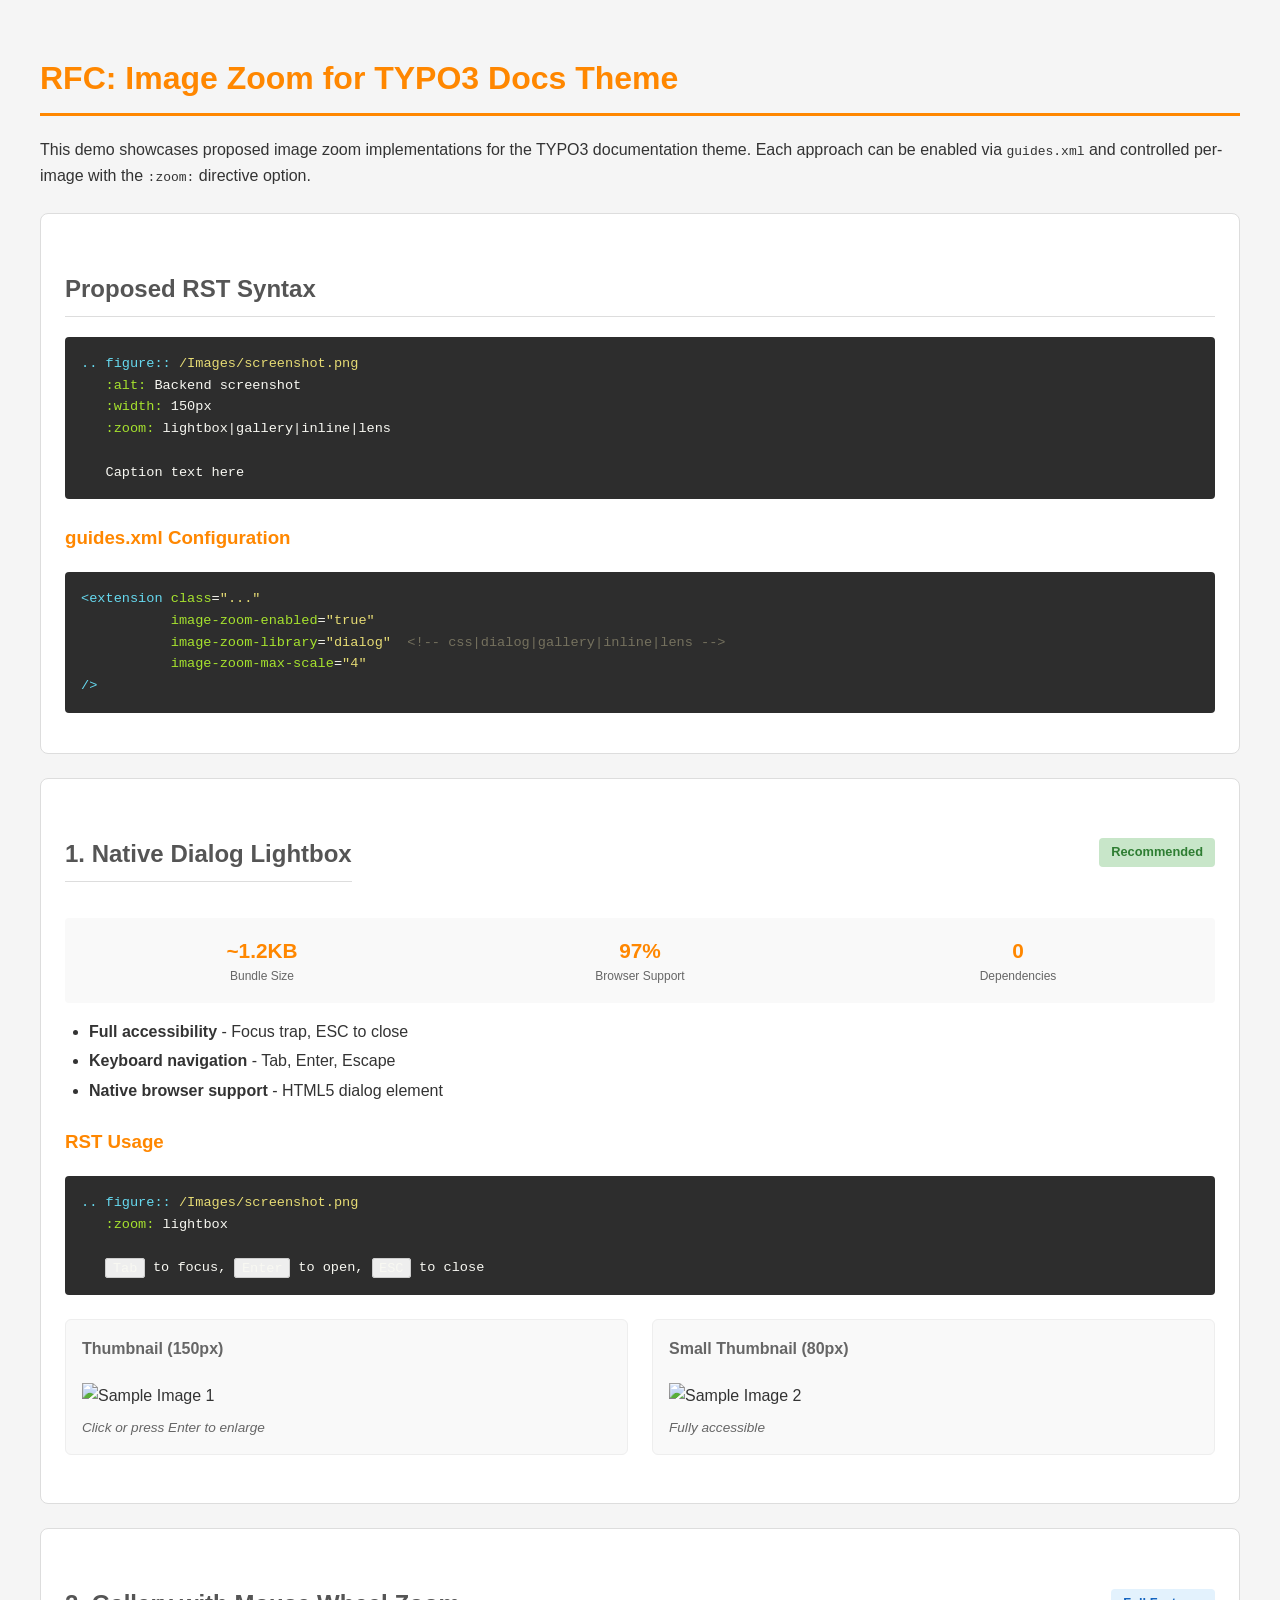
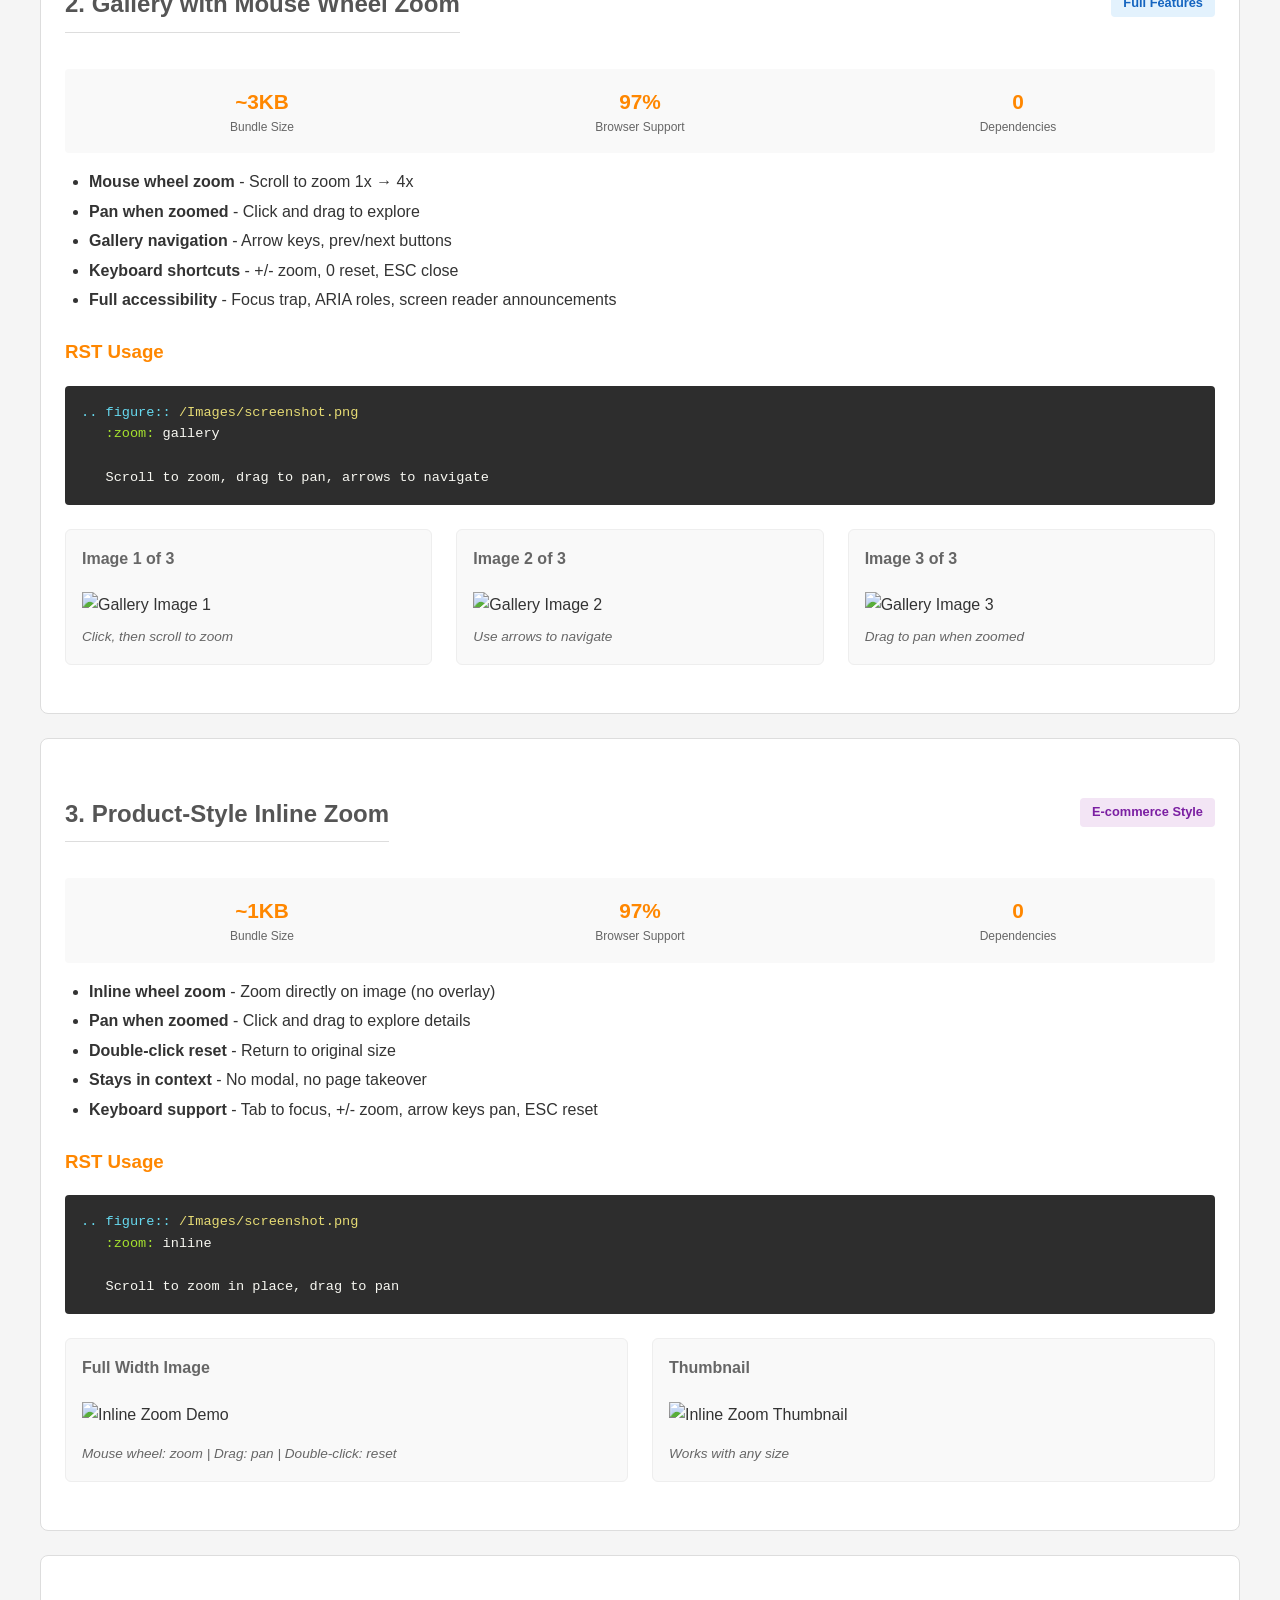
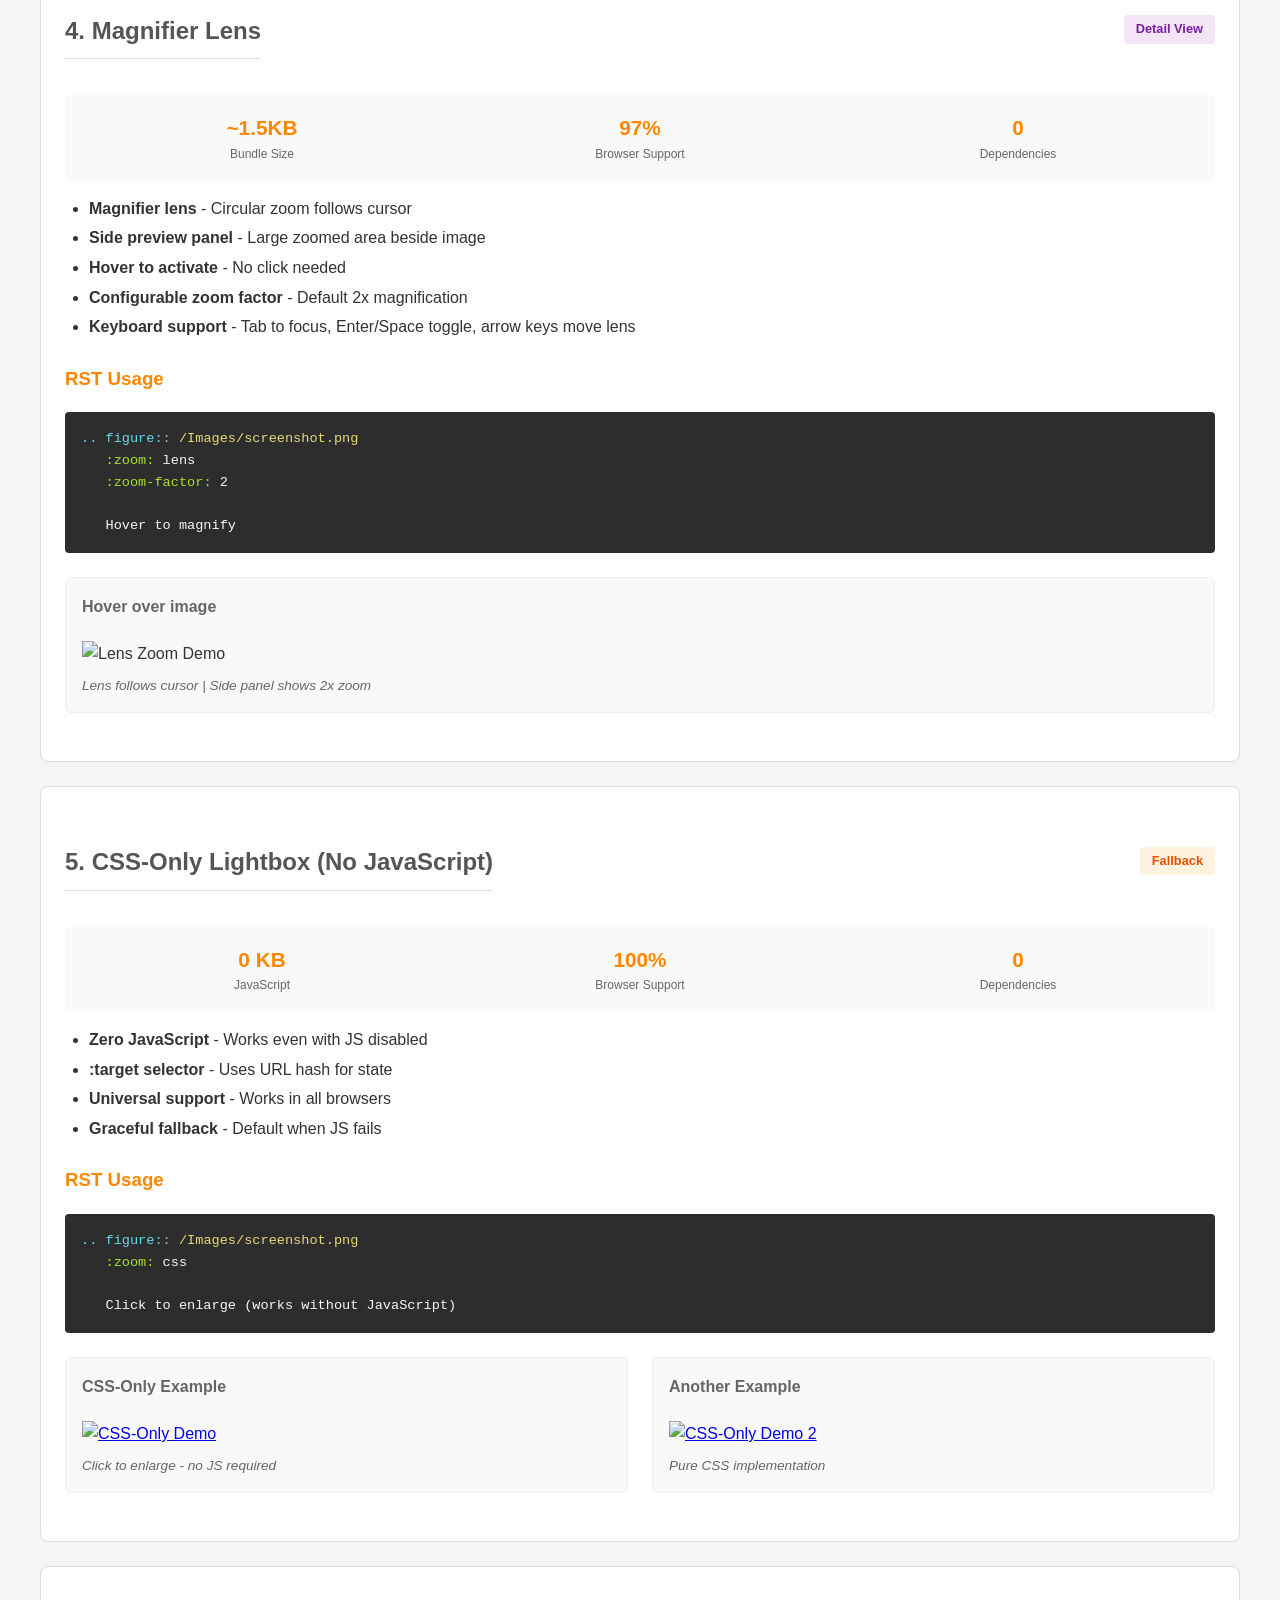
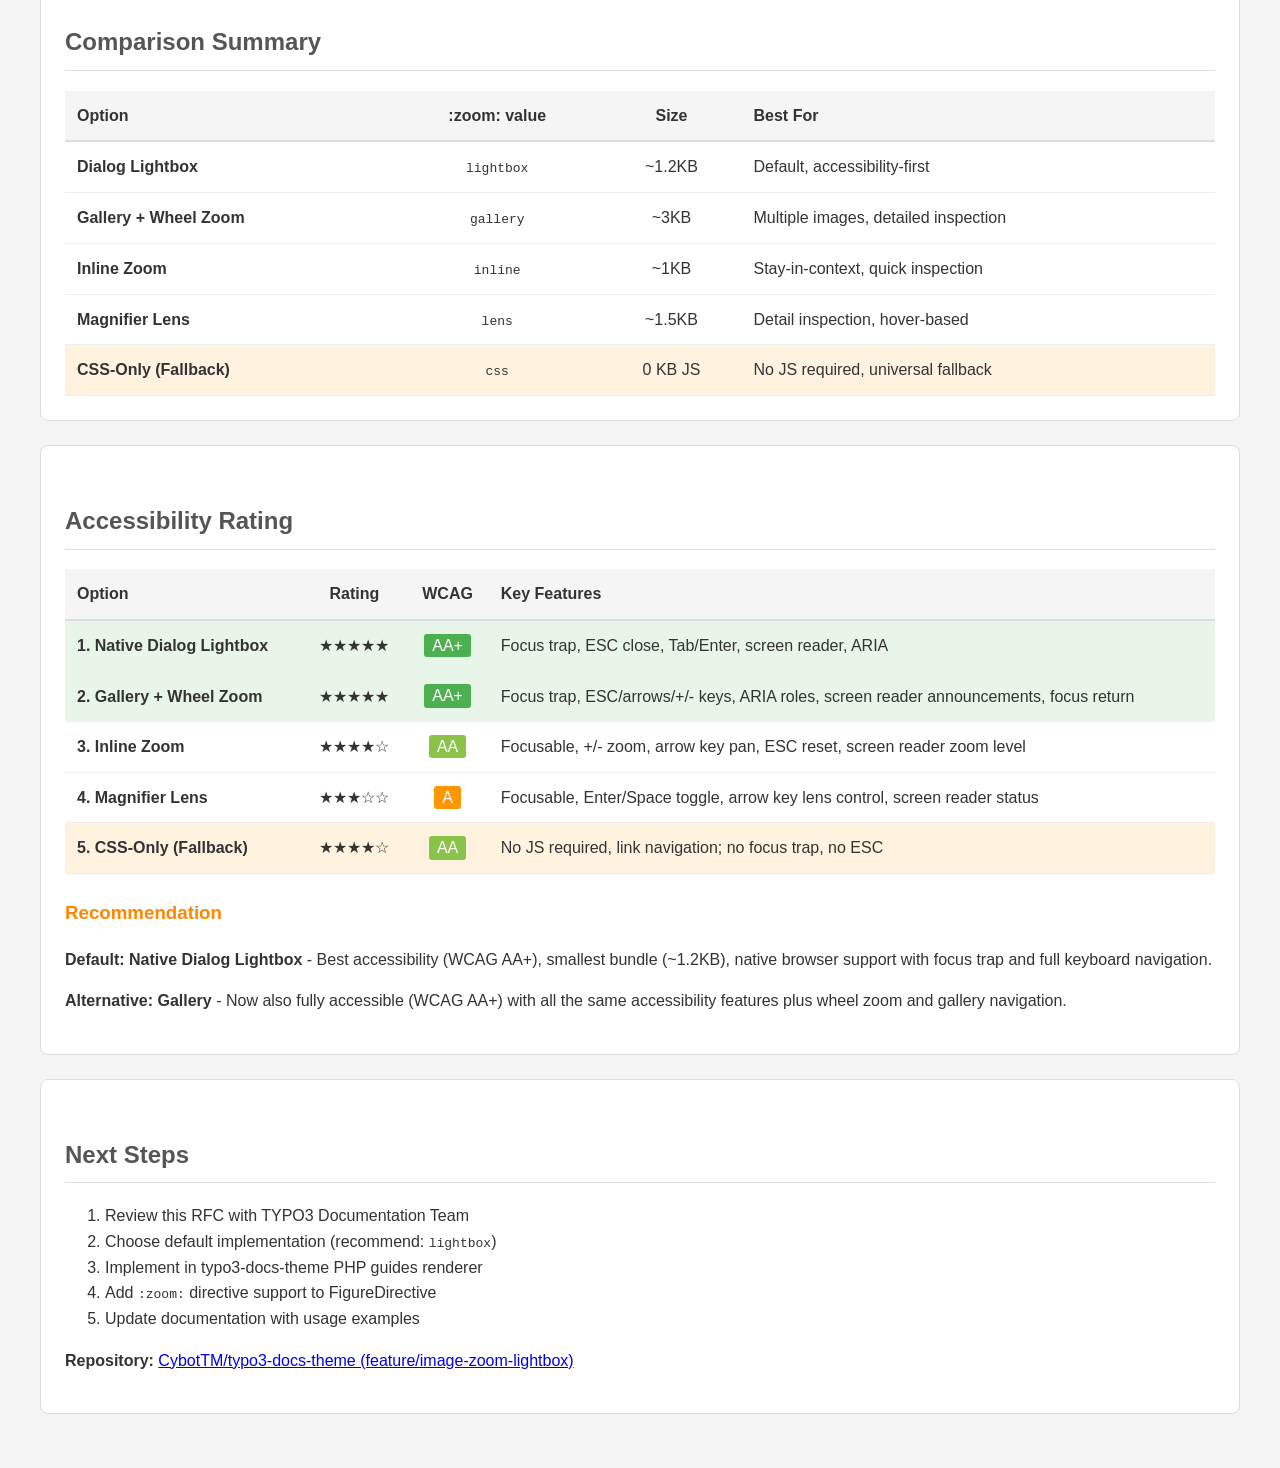
==== docs/index.html @ 5d8940cd "feat(accessibility): add full keyboard and screen reader support to all zoom modes - Gallery: focus " ====
<!DOCTYPE html>
<html lang="en">
<head>
    <meta charset="UTF-8">
    <meta name="viewport" content="width=device-width, initial-scale=1.0">
    <title>Image Zoom Feature Demo - TYPO3 Docs Theme</title>
    <link rel="stylesheet" href="image-zoom.css">
    <link rel="stylesheet" href="image-zoom.css">
    <style>
        body {
            font-family: -apple-system, BlinkMacSystemFont, "Segoe UI", Roboto, Arial, sans-serif;
            line-height: 1.6;
            color: #333;
            max-width: 1200px;
            margin: 0 auto;
            padding: 2rem;
            background: #f5f5f5;
        }
        h1 { color: #ff8700; border-bottom: 3px solid #ff8700; padding-bottom: 0.5rem; }
        h2 { margin-top: 2rem; color: #555; border-bottom: 1px solid #ddd; padding-bottom: 0.5rem; }
        h3 { color: #ff8700; margin-top: 1.5rem; }
        h4 { color: #666; margin-top: 1rem; font-size: 1rem; }

        .implementation {
            background: #fff;
            border: 1px solid #ddd;
            border-radius: 8px;
            padding: 1.5rem;
            margin: 1.5rem 0;
        }
        .implementation-header {
            display: flex;
            justify-content: space-between;
            align-items: center;
            margin-bottom: 1rem;
        }
        .badge {
            padding: 0.25rem 0.75rem;
            border-radius: 4px;
            font-size: 0.8rem;
            font-weight: 600;
        }
        .badge-recommended { background: #c8e6c9; color: #2e7d32; }
        .badge-fallback { background: #fff3e0; color: #e65100; }
        .badge-advanced { background: #e3f2fd; color: #1565c0; }
        .badge-product { background: #f3e5f5; color: #7b1fa2; }

        .rst-syntax {
            background: #2d2d2d;
            color: #f8f8f2;
            padding: 1rem;
            border-radius: 4px;
            font-family: "Fira Code", monospace;
            font-size: 0.85rem;
            overflow-x: auto;
            white-space: pre;
            margin: 1rem 0;
        }
        .comment { color: #75715e; }
        .keyword { color: #66d9ef; }
        .string { color: #e6db74; }
        .option { color: #a6e22e; }

        .examples-grid {
            display: grid;
            grid-template-columns: repeat(auto-fit, minmax(250px, 1fr));
            gap: 1.5rem;
            margin: 1.5rem 0;
        }
        .example-box {
            background: #f9f9f9;
            border: 1px solid #eee;
            border-radius: 6px;
            padding: 1rem;
        }
        .example-box h4 { margin-top: 0; }

        figure { margin: 1rem 0; padding: 0; }
        figure img {
            max-width: 100%;
            height: auto;
            display: block;
            border: 1px solid #ddd;
            border-radius: 4px;
        }
        figcaption {
            margin-top: 0.5rem;
            font-size: 0.85rem;
            color: #666;
            font-style: italic;
        }

        .specs {
            display: grid;
            grid-template-columns: repeat(auto-fit, minmax(120px, 1fr));
            gap: 1rem;
            margin: 1rem 0;
            padding: 1rem;
            background: #f9f9f9;
            border-radius: 4px;
        }
        .spec { text-align: center; }
        .spec-value { font-size: 1.3rem; font-weight: 600; color: #ff8700; }
        .spec-label { font-size: 0.75rem; color: #666; }

        .feature-list { margin: 1rem 0; padding-left: 1.5rem; }
        .feature-list li { margin: 0.25rem 0; }

        kbd { background: #eee; border: 1px solid #ccc; border-radius: 3px; padding: 0.1rem 0.4rem; font-family: monospace; font-size: 0.85rem; }

        /* Thumbnail classes */
        .thumbnail { width: 150px; height: 100px; object-fit: cover; cursor: zoom-in; }
        .thumbnail-small { width: 80px; height: 60px; object-fit: cover; cursor: zoom-in; }

        /* Sample images using placeholder */
        .sample-img {
            background: linear-gradient(135deg, #667eea 0%, #764ba2 100%);
            display: flex;
            align-items: center;
            justify-content: center;
            color: white;
            font-weight: bold;
            min-height: 200px;
        }
    </style>
</head>
<body>
    <h1>RFC: Image Zoom for TYPO3 Docs Theme</h1>

    <p>This demo showcases proposed image zoom implementations for the TYPO3 documentation theme.
    Each approach can be enabled via <code>guides.xml</code> and controlled per-image with the <code>:zoom:</code> directive option.</p>

    <div class="implementation">
        <h2>Proposed RST Syntax</h2>
        <pre class="rst-syntax"><span class="keyword">.. figure::</span> <span class="string">/Images/screenshot.png</span>
   <span class="option">:alt:</span> Backend screenshot
   <span class="option">:width:</span> 150px
   <span class="option">:zoom:</span> lightbox|gallery|inline|lens

   Caption text here</pre>

        <h3>guides.xml Configuration</h3>
        <pre class="rst-syntax"><span class="keyword">&lt;extension</span> <span class="option">class</span>=<span class="string">"..."</span>
           <span class="option">image-zoom-enabled</span>=<span class="string">"true"</span>
           <span class="option">image-zoom-library</span>=<span class="string">"dialog"</span>  <span class="comment">&lt;!-- css|dialog|gallery|inline|lens --&gt;</span>
           <span class="option">image-zoom-max-scale</span>=<span class="string">"4"</span>
<span class="keyword">/&gt;</span></pre>
    </div>

    <!-- LIGHTBOX (Dialog) -->
    <div class="implementation">
        <div class="implementation-header">
            <h2>1. Native Dialog Lightbox</h2>
            <span class="badge badge-recommended">Recommended</span>
        </div>

        <div class="specs">
            <div class="spec"><div class="spec-value">~1.2KB</div><div class="spec-label">Bundle Size</div></div>
            <div class="spec"><div class="spec-value">97%</div><div class="spec-label">Browser Support</div></div>
            <div class="spec"><div class="spec-value">0</div><div class="spec-label">Dependencies</div></div>
        </div>

        <ul class="feature-list">
            <li><strong>Full accessibility</strong> - Focus trap, ESC to close</li>
            <li><strong>Keyboard navigation</strong> - Tab, Enter, Escape</li>
            <li><strong>Native browser support</strong> - HTML5 dialog element</li>
        </ul>

        <h3>RST Usage</h3>
        <pre class="rst-syntax"><span class="keyword">.. figure::</span> <span class="string">/Images/screenshot.png</span>
   <span class="option">:zoom:</span> lightbox

   <kbd>Tab</kbd> to focus, <kbd>Enter</kbd> to open, <kbd>ESC</kbd> to close</pre>

        <div class="examples-grid">
            <div class="example-box">
                <h4>Thumbnail (150px)</h4>
                <img src="https://picsum.photos/600/400?random=1" alt="Sample Image 1"
                     class="thumbnail lightbox-trigger"
                     data-zoom="lightbox" data-zoom-dialog="dialog1"
                     tabindex="0" role="button" aria-haspopup="dialog">
                <figcaption>Click or press Enter to enlarge</figcaption>
            </div>
            <div class="example-box">
                <h4>Small Thumbnail (80px)</h4>
                <img src="https://picsum.photos/600/400?random=2" alt="Sample Image 2"
                     class="thumbnail-small lightbox-trigger"
                     data-zoom="lightbox" data-zoom-dialog="dialog2"
                     tabindex="0" role="button" aria-haspopup="dialog">
                <figcaption>Fully accessible</figcaption>
            </div>
        </div>

        <dialog class="image-lightbox-dialog" id="dialog1" aria-label="Enlarged image">
            <button class="lightbox-close" aria-label="Close">×</button>
            <img src="https://picsum.photos/600/400?random=1" alt="Sample Image 1">
            <p class="lightbox-caption">Sample Image - Press ESC to close</p>
        </dialog>
        <dialog class="image-lightbox-dialog" id="dialog2" aria-label="Enlarged image">
            <button class="lightbox-close" aria-label="Close">×</button>
            <img src="https://picsum.photos/600/400?random=2" alt="Sample Image 2">
            <p class="lightbox-caption">Full accessibility support</p>
        </dialog>
    </div>

    <!-- GALLERY -->
    <div class="implementation">
        <div class="implementation-header">
            <h2>2. Gallery with Mouse Wheel Zoom</h2>
            <span class="badge badge-advanced">Full Features</span>
        </div>

        <div class="specs">
            <div class="spec"><div class="spec-value">~3KB</div><div class="spec-label">Bundle Size</div></div>
            <div class="spec"><div class="spec-value">97%</div><div class="spec-label">Browser Support</div></div>
            <div class="spec"><div class="spec-value">0</div><div class="spec-label">Dependencies</div></div>
        </div>

        <ul class="feature-list">
            <li><strong>Mouse wheel zoom</strong> - Scroll to zoom 1x → 4x</li>
            <li><strong>Pan when zoomed</strong> - Click and drag to explore</li>
            <li><strong>Gallery navigation</strong> - Arrow keys, prev/next buttons</li>
            <li><strong>Keyboard shortcuts</strong> - +/- zoom, 0 reset, ESC close</li>
            <li><strong>Full accessibility</strong> - Focus trap, ARIA roles, screen reader announcements</li>
        </ul>

        <h3>RST Usage</h3>
        <pre class="rst-syntax"><span class="keyword">.. figure::</span> <span class="string">/Images/screenshot.png</span>
   <span class="option">:zoom:</span> gallery

   Scroll to zoom, drag to pan, arrows to navigate</pre>

        <div class="examples-grid">
            <div class="example-box">
                <h4>Image 1 of 3</h4>
                <img src="https://picsum.photos/800/600?random=3" alt="Gallery Image 1"
                     class="thumbnail" data-zoom="gallery" data-gallery="demo"
                     data-zoom-src="https://picsum.photos/1600/1200?random=3"
                     data-zoom-caption="Gallery Image 1 - High Resolution">
                <figcaption>Click, then scroll to zoom</figcaption>
            </div>
            <div class="example-box">
                <h4>Image 2 of 3</h4>
                <img src="https://picsum.photos/800/600?random=4" alt="Gallery Image 2"
                     class="thumbnail" data-zoom="gallery" data-gallery="demo"
                     data-zoom-src="https://picsum.photos/1600/1200?random=4"
                     data-zoom-caption="Gallery Image 2 - High Resolution">
                <figcaption>Use arrows to navigate</figcaption>
            </div>
            <div class="example-box">
                <h4>Image 3 of 3</h4>
                <img src="https://picsum.photos/800/600?random=5" alt="Gallery Image 3"
                     class="thumbnail-small" data-zoom="gallery" data-gallery="demo"
                     data-zoom-src="https://picsum.photos/1600/1200?random=5"
                     data-zoom-caption="Gallery Image 3 - High Resolution">
                <figcaption>Drag to pan when zoomed</figcaption>
            </div>
        </div>
    </div>

    <!-- INLINE ZOOM -->
    <div class="implementation">
        <div class="implementation-header">
            <h2>3. Product-Style Inline Zoom</h2>
            <span class="badge badge-product">E-commerce Style</span>
        </div>

        <div class="specs">
            <div class="spec"><div class="spec-value">~1KB</div><div class="spec-label">Bundle Size</div></div>
            <div class="spec"><div class="spec-value">97%</div><div class="spec-label">Browser Support</div></div>
            <div class="spec"><div class="spec-value">0</div><div class="spec-label">Dependencies</div></div>
        </div>

        <ul class="feature-list">
            <li><strong>Inline wheel zoom</strong> - Zoom directly on image (no overlay)</li>
            <li><strong>Pan when zoomed</strong> - Click and drag to explore details</li>
            <li><strong>Double-click reset</strong> - Return to original size</li>
            <li><strong>Stays in context</strong> - No modal, no page takeover</li>
            <li><strong>Keyboard support</strong> - Tab to focus, +/- zoom, arrow keys pan, ESC reset</li>
        </ul>

        <h3>RST Usage</h3>
        <pre class="rst-syntax"><span class="keyword">.. figure::</span> <span class="string">/Images/screenshot.png</span>
   <span class="option">:zoom:</span> inline

   Scroll to zoom in place, drag to pan</pre>

        <div class="examples-grid">
            <div class="example-box">
                <h4>Full Width Image</h4>
                <div class="inline-zoom-container" data-zoom="inline">
                    <img src="https://picsum.photos/600/400?random=6" alt="Inline Zoom Demo" style="max-width: 100%;">
                    <span class="inline-zoom-hint">Scroll to zoom</span>
                </div>
                <figcaption>Mouse wheel: zoom | Drag: pan | Double-click: reset</figcaption>
            </div>
            <div class="example-box">
                <h4>Thumbnail</h4>
                <div class="inline-zoom-container" data-zoom="inline">
                    <img src="https://picsum.photos/600/400?random=7" alt="Inline Zoom Thumbnail" class="thumbnail">
                    <span class="inline-zoom-hint">Scroll to zoom</span>
                </div>
                <figcaption>Works with any size</figcaption>
            </div>
        </div>
    </div>

    <!-- LENS ZOOM -->
    <div class="implementation">
        <div class="implementation-header">
            <h2>4. Magnifier Lens</h2>
            <span class="badge badge-product">Detail View</span>
        </div>

        <div class="specs">
            <div class="spec"><div class="spec-value">~1.5KB</div><div class="spec-label">Bundle Size</div></div>
            <div class="spec"><div class="spec-value">97%</div><div class="spec-label">Browser Support</div></div>
            <div class="spec"><div class="spec-value">0</div><div class="spec-label">Dependencies</div></div>
        </div>

        <ul class="feature-list">
            <li><strong>Magnifier lens</strong> - Circular zoom follows cursor</li>
            <li><strong>Side preview panel</strong> - Large zoomed area beside image</li>
            <li><strong>Hover to activate</strong> - No click needed</li>
            <li><strong>Configurable zoom factor</strong> - Default 2x magnification</li>
            <li><strong>Keyboard support</strong> - Tab to focus, Enter/Space toggle, arrow keys move lens</li>
        </ul>

        <h3>RST Usage</h3>
        <pre class="rst-syntax"><span class="keyword">.. figure::</span> <span class="string">/Images/screenshot.png</span>
   <span class="option">:zoom:</span> lens
   <span class="option">:zoom-factor:</span> 2

   Hover to magnify</pre>

        <div class="examples-grid">
            <div class="example-box" style="min-width: 450px;">
                <h4>Hover over image</h4>
                <div class="lens-zoom-container" data-zoom="lens" data-zoom-factor="2">
                    <img src="https://picsum.photos/400/300?random=8" alt="Lens Zoom Demo" style="max-width: 250px;">
                </div>
                <figcaption>Lens follows cursor | Side panel shows 2x zoom</figcaption>
            </div>
        </div>
    </div>

    <!-- CSS-ONLY FALLBACK -->
    <div class="implementation">
        <div class="implementation-header">
            <h2>5. CSS-Only Lightbox (No JavaScript)</h2>
            <span class="badge badge-fallback">Fallback</span>
        </div>

        <div class="specs">
            <div class="spec"><div class="spec-value">0 KB</div><div class="spec-label">JavaScript</div></div>
            <div class="spec"><div class="spec-value">100%</div><div class="spec-label">Browser Support</div></div>
            <div class="spec"><div class="spec-value">0</div><div class="spec-label">Dependencies</div></div>
        </div>

        <ul class="feature-list">
            <li><strong>Zero JavaScript</strong> - Works even with JS disabled</li>
            <li><strong>:target selector</strong> - Uses URL hash for state</li>
            <li><strong>Universal support</strong> - Works in all browsers</li>
            <li><strong>Graceful fallback</strong> - Default when JS fails</li>
        </ul>

        <h3>RST Usage</h3>
        <pre class="rst-syntax"><span class="keyword">.. figure::</span> <span class="string">/Images/screenshot.png</span>
   <span class="option">:zoom:</span> css

   Click to enlarge (works without JavaScript)</pre>

        <div class="examples-grid">
            <div class="example-box">
                <h4>CSS-Only Example</h4>
                <a href="#css-zoom1">
                    <img src="https://picsum.photos/600/400?random=9" alt="CSS-Only Demo"
                         class="thumbnail css-only-trigger">
                </a>
                <figcaption>Click to enlarge - no JS required</figcaption>
            </div>
            <div class="example-box">
                <h4>Another Example</h4>
                <a href="#css-zoom2">
                    <img src="https://picsum.photos/600/400?random=10" alt="CSS-Only Demo 2"
                         class="thumbnail-small css-only-trigger">
                </a>
                <figcaption>Pure CSS implementation</figcaption>
            </div>
        </div>

        <!-- CSS-Only Overlays (hidden until :target) -->
        <div class="image-zoom-overlay" id="css-zoom1">
            <a href="#close" class="zoom-close">×</a>
            <img src="https://picsum.photos/600/400?random=9" alt="CSS-Only Demo">
            <p class="zoom-caption">CSS-Only Lightbox - Click × to close</p>
        </div>
        <div class="image-zoom-overlay" id="css-zoom2">
            <a href="#close" class="zoom-close">×</a>
            <img src="https://picsum.photos/600/400?random=10" alt="CSS-Only Demo 2">
            <p class="zoom-caption">No JavaScript required - pure CSS with :target</p>
        </div>
    </div>

    <!-- COMPARISON -->
    <div class="implementation">
        <h2>Comparison Summary</h2>
        <table style="width: 100%; border-collapse: collapse; margin-top: 1rem;">
            <thead>
                <tr style="background: #f5f5f5;">
                    <th style="padding: 0.75rem; text-align: left; border-bottom: 2px solid #ddd;">Option</th>
                    <th style="padding: 0.75rem; text-align: center; border-bottom: 2px solid #ddd;">:zoom: value</th>
                    <th style="padding: 0.75rem; text-align: center; border-bottom: 2px solid #ddd;">Size</th>
                    <th style="padding: 0.75rem; text-align: left; border-bottom: 2px solid #ddd;">Best For</th>
                </tr>
            </thead>
            <tbody>
                <tr>
                    <td style="padding: 0.75rem; border-bottom: 1px solid #eee;"><strong>Dialog Lightbox</strong></td>
                    <td style="padding: 0.75rem; text-align: center; border-bottom: 1px solid #eee;"><code>lightbox</code></td>
                    <td style="padding: 0.75rem; text-align: center; border-bottom: 1px solid #eee;">~1.2KB</td>
                    <td style="padding: 0.75rem; border-bottom: 1px solid #eee;">Default, accessibility-first</td>
                </tr>
                <tr>
                    <td style="padding: 0.75rem; border-bottom: 1px solid #eee;"><strong>Gallery + Wheel Zoom</strong></td>
                    <td style="padding: 0.75rem; text-align: center; border-bottom: 1px solid #eee;"><code>gallery</code></td>
                    <td style="padding: 0.75rem; text-align: center; border-bottom: 1px solid #eee;">~3KB</td>
                    <td style="padding: 0.75rem; border-bottom: 1px solid #eee;">Multiple images, detailed inspection</td>
                </tr>
                <tr>
                    <td style="padding: 0.75rem; border-bottom: 1px solid #eee;"><strong>Inline Zoom</strong></td>
                    <td style="padding: 0.75rem; text-align: center; border-bottom: 1px solid #eee;"><code>inline</code></td>
                    <td style="padding: 0.75rem; text-align: center; border-bottom: 1px solid #eee;">~1KB</td>
                    <td style="padding: 0.75rem; border-bottom: 1px solid #eee;">Stay-in-context, quick inspection</td>
                </tr>
                <tr>
                    <td style="padding: 0.75rem; border-bottom: 1px solid #eee;"><strong>Magnifier Lens</strong></td>
                    <td style="padding: 0.75rem; text-align: center; border-bottom: 1px solid #eee;"><code>lens</code></td>
                    <td style="padding: 0.75rem; text-align: center; border-bottom: 1px solid #eee;">~1.5KB</td>
                    <td style="padding: 0.75rem; border-bottom: 1px solid #eee;">Detail inspection, hover-based</td>
                </tr>
                <tr style="background: #fff3e0;">
                    <td style="padding: 0.75rem; border-bottom: 1px solid #eee;"><strong>CSS-Only (Fallback)</strong></td>
                    <td style="padding: 0.75rem; text-align: center; border-bottom: 1px solid #eee;"><code>css</code></td>
                    <td style="padding: 0.75rem; text-align: center; border-bottom: 1px solid #eee;">0 KB JS</td>
                    <td style="padding: 0.75rem; border-bottom: 1px solid #eee;">No JS required, universal fallback</td>
                </tr>
            </tbody>
        </table>
    </div>

    <div class="implementation">
        <h2>Accessibility Rating</h2>
        <table style="width: 100%; border-collapse: collapse; margin-top: 1rem;">
            <thead>
                <tr style="background: #f5f5f5;">
                    <th style="padding: 0.75rem; text-align: left; border-bottom: 2px solid #ddd;">Option</th>
                    <th style="padding: 0.75rem; text-align: center; border-bottom: 2px solid #ddd;">Rating</th>
                    <th style="padding: 0.75rem; text-align: center; border-bottom: 2px solid #ddd;">WCAG</th>
                    <th style="padding: 0.75rem; text-align: left; border-bottom: 2px solid #ddd;">Key Features</th>
                </tr>
            </thead>
            <tbody>
                <tr style="background: #e8f5e9;">
                    <td style="padding: 0.75rem; border-bottom: 1px solid #eee;"><strong>1. Native Dialog Lightbox</strong></td>
                    <td style="padding: 0.75rem; text-align: center; border-bottom: 1px solid #eee;">★★★★★</td>
                    <td style="padding: 0.75rem; text-align: center; border-bottom: 1px solid #eee;"><span style="background: #4caf50; color: white; padding: 0.2rem 0.5rem; border-radius: 3px;">AA+</span></td>
                    <td style="padding: 0.75rem; border-bottom: 1px solid #eee;">Focus trap, ESC close, Tab/Enter, screen reader, ARIA</td>
                </tr>
                <tr style="background: #e8f5e9;">
                    <td style="padding: 0.75rem; border-bottom: 1px solid #eee;"><strong>2. Gallery + Wheel Zoom</strong></td>
                    <td style="padding: 0.75rem; text-align: center; border-bottom: 1px solid #eee;">★★★★★</td>
                    <td style="padding: 0.75rem; text-align: center; border-bottom: 1px solid #eee;"><span style="background: #4caf50; color: white; padding: 0.2rem 0.5rem; border-radius: 3px;">AA+</span></td>
                    <td style="padding: 0.75rem; border-bottom: 1px solid #eee;">Focus trap, ESC/arrows/+/- keys, ARIA roles, screen reader announcements, focus return</td>
                </tr>
                <tr>
                    <td style="padding: 0.75rem; border-bottom: 1px solid #eee;"><strong>3. Inline Zoom</strong></td>
                    <td style="padding: 0.75rem; text-align: center; border-bottom: 1px solid #eee;">★★★★☆</td>
                    <td style="padding: 0.75rem; text-align: center; border-bottom: 1px solid #eee;"><span style="background: #8bc34a; color: white; padding: 0.2rem 0.5rem; border-radius: 3px;">AA</span></td>
                    <td style="padding: 0.75rem; border-bottom: 1px solid #eee;">Focusable, +/- zoom, arrow key pan, ESC reset, screen reader zoom level</td>
                </tr>
                <tr>
                    <td style="padding: 0.75rem; border-bottom: 1px solid #eee;"><strong>4. Magnifier Lens</strong></td>
                    <td style="padding: 0.75rem; text-align: center; border-bottom: 1px solid #eee;">★★★☆☆</td>
                    <td style="padding: 0.75rem; text-align: center; border-bottom: 1px solid #eee;"><span style="background: #ff9800; color: white; padding: 0.2rem 0.5rem; border-radius: 3px;">A</span></td>
                    <td style="padding: 0.75rem; border-bottom: 1px solid #eee;">Focusable, Enter/Space toggle, arrow key lens control, screen reader status</td>
                </tr>
                <tr style="background: #fff3e0;">
                    <td style="padding: 0.75rem; border-bottom: 1px solid #eee;"><strong>5. CSS-Only (Fallback)</strong></td>
                    <td style="padding: 0.75rem; text-align: center; border-bottom: 1px solid #eee;">★★★★☆</td>
                    <td style="padding: 0.75rem; text-align: center; border-bottom: 1px solid #eee;"><span style="background: #8bc34a; color: white; padding: 0.2rem 0.5rem; border-radius: 3px;">AA</span></td>
                    <td style="padding: 0.75rem; border-bottom: 1px solid #eee;">No JS required, link navigation; no focus trap, no ESC</td>
                </tr>
            </tbody>
        </table>

        <h3 style="margin-top: 1.5rem;">Recommendation</h3>
        <p><strong>Default: Native Dialog Lightbox</strong> - Best accessibility (WCAG AA+), smallest bundle (~1.2KB), native browser support with focus trap and full keyboard navigation.</p>
        <p><strong>Alternative: Gallery</strong> - Now also fully accessible (WCAG AA+) with all the same accessibility features plus wheel zoom and gallery navigation.</p>
    </div>

    <div class="implementation">
        <h2>Next Steps</h2>
        <ol>
            <li>Review this RFC with TYPO3 Documentation Team</li>
            <li>Choose default implementation (recommend: <code>lightbox</code>)</li>
            <li>Implement in typo3-docs-theme PHP guides renderer</li>
            <li>Add <code>:zoom:</code> directive support to FigureDirective</li>
            <li>Update documentation with usage examples</li>
        </ol>

        <p><strong>Repository:</strong> <a href="https://github.com/CybotTM/typo3-docs-theme/tree/feature/image-zoom-lightbox">CybotTM/typo3-docs-theme (feature/image-zoom-lightbox)</a></p>
    </div>

    <link rel="stylesheet" href="image-zoom.css">
    <script src="image-zoom.js"></script>
</body>
</html>
---- docs/image-zoom.css ----
/* Image Zoom Component - Compiled CSS for Demo */

/* Thumbnail Styles */
.thumbnail { width: 150px; height: 100px; object-fit: cover; cursor: zoom-in; }
.thumbnail-small { width: 80px; height: 60px; object-fit: cover; cursor: zoom-in; }

/* Lightbox Trigger */
.lightbox-trigger {
    cursor: zoom-in;
    transition: opacity 0.2s ease, transform 0.2s ease;
}
.lightbox-trigger:hover { opacity: 0.9; transform: scale(1.02); }
.lightbox-trigger:focus-visible { outline: 3px solid #ff8700; outline-offset: 2px; }

/* Native Dialog Lightbox */
.image-lightbox-dialog {
    border: none;
    background: transparent;
    max-width: 95vw;
    max-height: 95vh;
    padding: 0;
}
.image-lightbox-dialog::backdrop {
    background: rgba(0, 0, 0, 0.92);
    backdrop-filter: blur(4px);
}
.image-lightbox-dialog {
    cursor: zoom-out;
}
.image-lightbox-dialog img {
    max-width: 100%;
    max-height: 85vh;
    object-fit: contain;
    border: none;
    user-select: none;
    -webkit-user-drag: none;
    cursor: zoom-out;
}
.image-lightbox-dialog .lightbox-close {
    position: absolute;
    top: -3rem;
    right: 0;
    background: none;
    border: none;
    color: white;
    font-size: 2rem;
    cursor: pointer;
    opacity: 0.8;
    transition: opacity 0.2s ease;
}
.image-lightbox-dialog .lightbox-close:hover { opacity: 1; }
.image-lightbox-dialog .lightbox-caption {
    color: white;
    text-align: center;
    margin-top: 1rem;
}

/* Gallery Overlay */
.image-gallery-overlay {
    display: none;
    position: fixed;
    inset: 0;
    background: rgba(0, 0, 0, 0.95);
    z-index: 10000;
    flex-direction: column;
}
.image-gallery-overlay.active { display: flex; }

.gallery-toolbar {
    display: flex;
    justify-content: flex-end;
    padding: 1rem;
    gap: 0.5rem;
}
.gallery-toolbar button {
    background: rgba(0, 0, 0, 0.5);
    border: none;
    color: white;
    width: 44px;
    height: 44px;
    border-radius: 4px;
    cursor: pointer;
    font-size: 1.2rem;
    transition: background 0.2s ease;
    text-shadow: 0 1px 3px rgba(0, 0, 0, 0.8);
}
.gallery-toolbar button:hover { background: rgba(0, 0, 0, 0.7); }

.gallery-content {
    flex: 1;
    display: flex;
    align-items: center;
    justify-content: center;
    padding: 0 2rem 2rem;
    overflow: hidden;
}
.gallery-content {
    cursor: zoom-out;
}
.gallery-content img {
    max-width: 100%;
    max-height: 100%;
    object-fit: contain;
    border: none;
    transition: transform 0.1s ease;
    user-select: none;
    -webkit-user-drag: none;
    cursor: zoom-out;
}

.gallery-caption {
    text-align: center;
    color: white;
    padding: 1rem;
}

.gallery-nav {
    position: absolute;
    top: 50%;
    transform: translateY(-50%);
    background: rgba(0, 0, 0, 0.5);
    border: none;
    color: white;
    width: 50px;
    height: 80px;
    cursor: pointer;
    font-size: 1.5rem;
    transition: background 0.2s ease;
    text-shadow: 0 2px 4px rgba(0, 0, 0, 0.8);
    border-radius: 4px;
}
.gallery-nav:hover { background: rgba(0, 0, 0, 0.7); }
.gallery-nav.prev { left: 1rem; border-radius: 4px; }
.gallery-nav.next { right: 1rem; border-radius: 4px; }

.gallery-counter {
    position: absolute;
    top: 1rem;
    left: 1rem;
    color: white;
    background: rgba(0, 0, 0, 0.5);
    padding: 0.25rem 0.75rem;
    border-radius: 4px;
    text-shadow: 0 1px 2px rgba(0, 0, 0, 0.8);
}

.gallery-zoom-level {
    position: absolute;
    bottom: 4rem;
    left: 50%;
    transform: translateX(-50%);
    color: white;
    background: rgba(0, 0, 0, 0.5);
    padding: 0.25rem 0.75rem;
    border-radius: 4px;
    font-size: 0.85rem;
}

/* Inline Zoom Container */
.inline-zoom-container {
    position: relative;
    display: inline-block;
    overflow: hidden;
}
.inline-zoom-container img {
    transition: transform 0.1s ease;
    cursor: zoom-in;
    user-select: none;
    -webkit-user-drag: none;
}
.inline-zoom-container.zoomed img { cursor: grab; }
.inline-zoom-container.dragging img { cursor: grabbing; }

.inline-zoom-hint {
    position: absolute;
    bottom: 0.5rem;
    left: 50%;
    transform: translateX(-50%);
    background: rgba(0, 0, 0, 0.7);
    color: white;
    padding: 0.25rem 0.75rem;
    border-radius: 4px;
    font-size: 0.75rem;
    pointer-events: none;
    opacity: 0;
    transition: opacity 0.3s ease;
}
.inline-zoom-container:hover .inline-zoom-hint { opacity: 1; }
.inline-zoom-container.zoomed .inline-zoom-hint { display: none; }

/* Lens Zoom */
.lens-zoom-container {
    position: relative;
    display: inline-block;
}
.lens-zoom-container img { cursor: crosshair; }

.zoom-lens {
    position: absolute;
    border: 2px solid #ff8700;
    width: 100px;
    height: 100px;
    pointer-events: none;
    display: none;
    background-repeat: no-repeat;
    border-radius: 50%;
    box-shadow: 0 0 10px rgba(0, 0, 0, 0.3);
}
.lens-zoom-container:hover .zoom-lens { display: block; }

.zoom-result-panel {
    position: absolute;
    left: calc(100% + 1rem);
    top: 0;
    width: 300px;
    height: 300px;
    border: 1px solid #ddd;
    background-repeat: no-repeat;
    display: none;
    border-radius: 4px;
    box-shadow: 0 4px 15px rgba(0, 0, 0, 0.2);
}
.lens-zoom-container:hover .zoom-result-panel { display: block; }

/* CSS-Only Lightbox (No JavaScript Fallback) */
.image-zoom-overlay {
    display: none;
    position: fixed;
    inset: 0;
    background: rgba(0, 0, 0, 0.95);
    z-index: 10000;
    padding: 2rem;
    cursor: default;
}
.image-zoom-overlay:target {
    display: flex;
    align-items: center;
    justify-content: center;
    flex-direction: column;
}
.image-zoom-overlay img {
    max-width: 95vw;
    max-height: 85vh;
    object-fit: contain;
    border: none;
    user-select: none;
}
.image-zoom-overlay .zoom-close {
    position: absolute;
    top: 1rem;
    right: 1.5rem;
    font-size: 2rem;
    color: white;
    text-decoration: none;
    padding: 0.5rem 1rem;
    background: rgba(255, 255, 255, 0.1);
    border-radius: 4px;
    transition: background 0.2s ease;
}
.image-zoom-overlay .zoom-close:hover {
    background: rgba(255, 255, 255, 0.2);
}
.image-zoom-overlay .zoom-caption {
    color: white;
    margin-top: 1rem;
    text-align: center;
    font-style: italic;
}
.css-only-trigger {
    cursor: zoom-in;
    transition: opacity 0.2s ease;
}
.css-only-trigger:hover {
    opacity: 0.9;
}

/* Reduced Motion */
@media (prefers-reduced-motion: reduce) {
    .lightbox-trigger,
    .image-lightbox-dialog img,
    .gallery-content img,
    .inline-zoom-container img,
    .gallery-toolbar button,
    .gallery-nav {
        transition: none;
    }
}
---- docs/image-zoom.css ----
/* Image Zoom Component - Compiled CSS for Demo */

/* Thumbnail Styles */
.thumbnail { width: 150px; height: 100px; object-fit: cover; cursor: zoom-in; }
.thumbnail-small { width: 80px; height: 60px; object-fit: cover; cursor: zoom-in; }

/* Lightbox Trigger */
.lightbox-trigger {
    cursor: zoom-in;
    transition: opacity 0.2s ease, transform 0.2s ease;
}
.lightbox-trigger:hover { opacity: 0.9; transform: scale(1.02); }
.lightbox-trigger:focus-visible { outline: 3px solid #ff8700; outline-offset: 2px; }

/* Native Dialog Lightbox */
.image-lightbox-dialog {
    border: none;
    background: transparent;
    max-width: 95vw;
    max-height: 95vh;
    padding: 0;
}
.image-lightbox-dialog::backdrop {
    background: rgba(0, 0, 0, 0.92);
    backdrop-filter: blur(4px);
}
.image-lightbox-dialog {
    cursor: zoom-out;
}
.image-lightbox-dialog img {
    max-width: 100%;
    max-height: 85vh;
    object-fit: contain;
    border: none;
    user-select: none;
    -webkit-user-drag: none;
    cursor: zoom-out;
}
.image-lightbox-dialog .lightbox-close {
    position: absolute;
    top: -3rem;
    right: 0;
    background: none;
    border: none;
    color: white;
    font-size: 2rem;
    cursor: pointer;
    opacity: 0.8;
    transition: opacity 0.2s ease;
}
.image-lightbox-dialog .lightbox-close:hover { opacity: 1; }
.image-lightbox-dialog .lightbox-caption {
    color: white;
    text-align: center;
    margin-top: 1rem;
}

/* Gallery Overlay */
.image-gallery-overlay {
    display: none;
    position: fixed;
    inset: 0;
    background: rgba(0, 0, 0, 0.95);
    z-index: 10000;
    flex-direction: column;
}
.image-gallery-overlay.active { display: flex; }

.gallery-toolbar {
    display: flex;
    justify-content: flex-end;
    padding: 1rem;
    gap: 0.5rem;
}
.gallery-toolbar button {
    background: rgba(0, 0, 0, 0.5);
    border: none;
    color: white;
    width: 44px;
    height: 44px;
    border-radius: 4px;
    cursor: pointer;
    font-size: 1.2rem;
    transition: background 0.2s ease;
    text-shadow: 0 1px 3px rgba(0, 0, 0, 0.8);
}
.gallery-toolbar button:hover { background: rgba(0, 0, 0, 0.7); }

.gallery-content {
    flex: 1;
    display: flex;
    align-items: center;
    justify-content: center;
    padding: 0 2rem 2rem;
    overflow: hidden;
}
.gallery-content {
    cursor: zoom-out;
}
.gallery-content img {
    max-width: 100%;
    max-height: 100%;
    object-fit: contain;
    border: none;
    transition: transform 0.1s ease;
    user-select: none;
    -webkit-user-drag: none;
    cursor: zoom-out;
}

.gallery-caption {
    text-align: center;
    color: white;
    padding: 1rem;
}

.gallery-nav {
    position: absolute;
    top: 50%;
    transform: translateY(-50%);
    background: rgba(0, 0, 0, 0.5);
    border: none;
    color: white;
    width: 50px;
    height: 80px;
    cursor: pointer;
    font-size: 1.5rem;
    transition: background 0.2s ease;
    text-shadow: 0 2px 4px rgba(0, 0, 0, 0.8);
    border-radius: 4px;
}
.gallery-nav:hover { background: rgba(0, 0, 0, 0.7); }
.gallery-nav.prev { left: 1rem; border-radius: 4px; }
.gallery-nav.next { right: 1rem; border-radius: 4px; }

.gallery-counter {
    position: absolute;
    top: 1rem;
    left: 1rem;
    color: white;
    background: rgba(0, 0, 0, 0.5);
    padding: 0.25rem 0.75rem;
    border-radius: 4px;
    text-shadow: 0 1px 2px rgba(0, 0, 0, 0.8);
}

.gallery-zoom-level {
    position: absolute;
    bottom: 4rem;
    left: 50%;
    transform: translateX(-50%);
    color: white;
    background: rgba(0, 0, 0, 0.5);
    padding: 0.25rem 0.75rem;
    border-radius: 4px;
    font-size: 0.85rem;
}

/* Inline Zoom Container */
.inline-zoom-container {
    position: relative;
    display: inline-block;
    overflow: hidden;
}
.inline-zoom-container img {
    transition: transform 0.1s ease;
    cursor: zoom-in;
    user-select: none;
    -webkit-user-drag: none;
}
.inline-zoom-container.zoomed img { cursor: grab; }
.inline-zoom-container.dragging img { cursor: grabbing; }

.inline-zoom-hint {
    position: absolute;
    bottom: 0.5rem;
    left: 50%;
    transform: translateX(-50%);
    background: rgba(0, 0, 0, 0.7);
    color: white;
    padding: 0.25rem 0.75rem;
    border-radius: 4px;
    font-size: 0.75rem;
    pointer-events: none;
    opacity: 0;
    transition: opacity 0.3s ease;
}
.inline-zoom-container:hover .inline-zoom-hint { opacity: 1; }
.inline-zoom-container.zoomed .inline-zoom-hint { display: none; }

/* Lens Zoom */
.lens-zoom-container {
    position: relative;
    display: inline-block;
}
.lens-zoom-container img { cursor: crosshair; }

.zoom-lens {
    position: absolute;
    border: 2px solid #ff8700;
    width: 100px;
    height: 100px;
    pointer-events: none;
    display: none;
    background-repeat: no-repeat;
    border-radius: 50%;
    box-shadow: 0 0 10px rgba(0, 0, 0, 0.3);
}
.lens-zoom-container:hover .zoom-lens { display: block; }

.zoom-result-panel {
    position: absolute;
    left: calc(100% + 1rem);
    top: 0;
    width: 300px;
    height: 300px;
    border: 1px solid #ddd;
    background-repeat: no-repeat;
    display: none;
    border-radius: 4px;
    box-shadow: 0 4px 15px rgba(0, 0, 0, 0.2);
}
.lens-zoom-container:hover .zoom-result-panel { display: block; }

/* CSS-Only Lightbox (No JavaScript Fallback) */
.image-zoom-overlay {
    display: none;
    position: fixed;
    inset: 0;
    background: rgba(0, 0, 0, 0.95);
    z-index: 10000;
    padding: 2rem;
    cursor: default;
}
.image-zoom-overlay:target {
    display: flex;
    align-items: center;
    justify-content: center;
    flex-direction: column;
}
.image-zoom-overlay img {
    max-width: 95vw;
    max-height: 85vh;
    object-fit: contain;
    border: none;
    user-select: none;
}
.image-zoom-overlay .zoom-close {
    position: absolute;
    top: 1rem;
    right: 1.5rem;
    font-size: 2rem;
    color: white;
    text-decoration: none;
    padding: 0.5rem 1rem;
    background: rgba(255, 255, 255, 0.1);
    border-radius: 4px;
    transition: background 0.2s ease;
}
.image-zoom-overlay .zoom-close:hover {
    background: rgba(255, 255, 255, 0.2);
}
.image-zoom-overlay .zoom-caption {
    color: white;
    margin-top: 1rem;
    text-align: center;
    font-style: italic;
}
.css-only-trigger {
    cursor: zoom-in;
    transition: opacity 0.2s ease;
}
.css-only-trigger:hover {
    opacity: 0.9;
}

/* Reduced Motion */
@media (prefers-reduced-motion: reduce) {
    .lightbox-trigger,
    .image-lightbox-dialog img,
    .gallery-content img,
    .inline-zoom-container img,
    .gallery-toolbar button,
    .gallery-nav {
        transition: none;
    }
}
---- docs/image-zoom.css ----
/* Image Zoom Component - Compiled CSS for Demo */

/* Thumbnail Styles */
.thumbnail { width: 150px; height: 100px; object-fit: cover; cursor: zoom-in; }
.thumbnail-small { width: 80px; height: 60px; object-fit: cover; cursor: zoom-in; }

/* Lightbox Trigger */
.lightbox-trigger {
    cursor: zoom-in;
    transition: opacity 0.2s ease, transform 0.2s ease;
}
.lightbox-trigger:hover { opacity: 0.9; transform: scale(1.02); }
.lightbox-trigger:focus-visible { outline: 3px solid #ff8700; outline-offset: 2px; }

/* Native Dialog Lightbox */
.image-lightbox-dialog {
    border: none;
    background: transparent;
    max-width: 95vw;
    max-height: 95vh;
    padding: 0;
}
.image-lightbox-dialog::backdrop {
    background: rgba(0, 0, 0, 0.92);
    backdrop-filter: blur(4px);
}
.image-lightbox-dialog {
    cursor: zoom-out;
}
.image-lightbox-dialog img {
    max-width: 100%;
    max-height: 85vh;
    object-fit: contain;
    border: none;
    user-select: none;
    -webkit-user-drag: none;
    cursor: zoom-out;
}
.image-lightbox-dialog .lightbox-close {
    position: absolute;
    top: -3rem;
    right: 0;
    background: none;
    border: none;
    color: white;
    font-size: 2rem;
    cursor: pointer;
    opacity: 0.8;
    transition: opacity 0.2s ease;
}
.image-lightbox-dialog .lightbox-close:hover { opacity: 1; }
.image-lightbox-dialog .lightbox-caption {
    color: white;
    text-align: center;
    margin-top: 1rem;
}

/* Gallery Overlay */
.image-gallery-overlay {
    display: none;
    position: fixed;
    inset: 0;
    background: rgba(0, 0, 0, 0.95);
    z-index: 10000;
    flex-direction: column;
}
.image-gallery-overlay.active { display: flex; }

.gallery-toolbar {
    display: flex;
    justify-content: flex-end;
    padding: 1rem;
    gap: 0.5rem;
}
.gallery-toolbar button {
    background: rgba(0, 0, 0, 0.5);
    border: none;
    color: white;
    width: 44px;
    height: 44px;
    border-radius: 4px;
    cursor: pointer;
    font-size: 1.2rem;
    transition: background 0.2s ease;
    text-shadow: 0 1px 3px rgba(0, 0, 0, 0.8);
}
.gallery-toolbar button:hover { background: rgba(0, 0, 0, 0.7); }

.gallery-content {
    flex: 1;
    display: flex;
    align-items: center;
    justify-content: center;
    padding: 0 2rem 2rem;
    overflow: hidden;
}
.gallery-content {
    cursor: zoom-out;
}
.gallery-content img {
    max-width: 100%;
    max-height: 100%;
    object-fit: contain;
    border: none;
    transition: transform 0.1s ease;
    user-select: none;
    -webkit-user-drag: none;
    cursor: zoom-out;
}

.gallery-caption {
    text-align: center;
    color: white;
    padding: 1rem;
}

.gallery-nav {
    position: absolute;
    top: 50%;
    transform: translateY(-50%);
    background: rgba(0, 0, 0, 0.5);
    border: none;
    color: white;
    width: 50px;
    height: 80px;
    cursor: pointer;
    font-size: 1.5rem;
    transition: background 0.2s ease;
    text-shadow: 0 2px 4px rgba(0, 0, 0, 0.8);
    border-radius: 4px;
}
.gallery-nav:hover { background: rgba(0, 0, 0, 0.7); }
.gallery-nav.prev { left: 1rem; border-radius: 4px; }
.gallery-nav.next { right: 1rem; border-radius: 4px; }

.gallery-counter {
    position: absolute;
    top: 1rem;
    left: 1rem;
    color: white;
    background: rgba(0, 0, 0, 0.5);
    padding: 0.25rem 0.75rem;
    border-radius: 4px;
    text-shadow: 0 1px 2px rgba(0, 0, 0, 0.8);
}

.gallery-zoom-level {
    position: absolute;
    bottom: 4rem;
    left: 50%;
    transform: translateX(-50%);
    color: white;
    background: rgba(0, 0, 0, 0.5);
    padding: 0.25rem 0.75rem;
    border-radius: 4px;
    font-size: 0.85rem;
}

/* Inline Zoom Container */
.inline-zoom-container {
    position: relative;
    display: inline-block;
    overflow: hidden;
}
.inline-zoom-container img {
    transition: transform 0.1s ease;
    cursor: zoom-in;
    user-select: none;
    -webkit-user-drag: none;
}
.inline-zoom-container.zoomed img { cursor: grab; }
.inline-zoom-container.dragging img { cursor: grabbing; }

.inline-zoom-hint {
    position: absolute;
    bottom: 0.5rem;
    left: 50%;
    transform: translateX(-50%);
    background: rgba(0, 0, 0, 0.7);
    color: white;
    padding: 0.25rem 0.75rem;
    border-radius: 4px;
    font-size: 0.75rem;
    pointer-events: none;
    opacity: 0;
    transition: opacity 0.3s ease;
}
.inline-zoom-container:hover .inline-zoom-hint { opacity: 1; }
.inline-zoom-container.zoomed .inline-zoom-hint { display: none; }

/* Lens Zoom */
.lens-zoom-container {
    position: relative;
    display: inline-block;
}
.lens-zoom-container img { cursor: crosshair; }

.zoom-lens {
    position: absolute;
    border: 2px solid #ff8700;
    width: 100px;
    height: 100px;
    pointer-events: none;
    display: none;
    background-repeat: no-repeat;
    border-radius: 50%;
    box-shadow: 0 0 10px rgba(0, 0, 0, 0.3);
}
.lens-zoom-container:hover .zoom-lens { display: block; }

.zoom-result-panel {
    position: absolute;
    left: calc(100% + 1rem);
    top: 0;
    width: 300px;
    height: 300px;
    border: 1px solid #ddd;
    background-repeat: no-repeat;
    display: none;
    border-radius: 4px;
    box-shadow: 0 4px 15px rgba(0, 0, 0, 0.2);
}
.lens-zoom-container:hover .zoom-result-panel { display: block; }

/* CSS-Only Lightbox (No JavaScript Fallback) */
.image-zoom-overlay {
    display: none;
    position: fixed;
    inset: 0;
    background: rgba(0, 0, 0, 0.95);
    z-index: 10000;
    padding: 2rem;
    cursor: default;
}
.image-zoom-overlay:target {
    display: flex;
    align-items: center;
    justify-content: center;
    flex-direction: column;
}
.image-zoom-overlay img {
    max-width: 95vw;
    max-height: 85vh;
    object-fit: contain;
    border: none;
    user-select: none;
}
.image-zoom-overlay .zoom-close {
    position: absolute;
    top: 1rem;
    right: 1.5rem;
    font-size: 2rem;
    color: white;
    text-decoration: none;
    padding: 0.5rem 1rem;
    background: rgba(255, 255, 255, 0.1);
    border-radius: 4px;
    transition: background 0.2s ease;
}
.image-zoom-overlay .zoom-close:hover {
    background: rgba(255, 255, 255, 0.2);
}
.image-zoom-overlay .zoom-caption {
    color: white;
    margin-top: 1rem;
    text-align: center;
    font-style: italic;
}
.css-only-trigger {
    cursor: zoom-in;
    transition: opacity 0.2s ease;
}
.css-only-trigger:hover {
    opacity: 0.9;
}

/* Reduced Motion */
@media (prefers-reduced-motion: reduce) {
    .lightbox-trigger,
    .image-lightbox-dialog img,
    .gallery-content img,
    .inline-zoom-container img,
    .gallery-toolbar button,
    .gallery-nav {
        transition: none;
    }
}
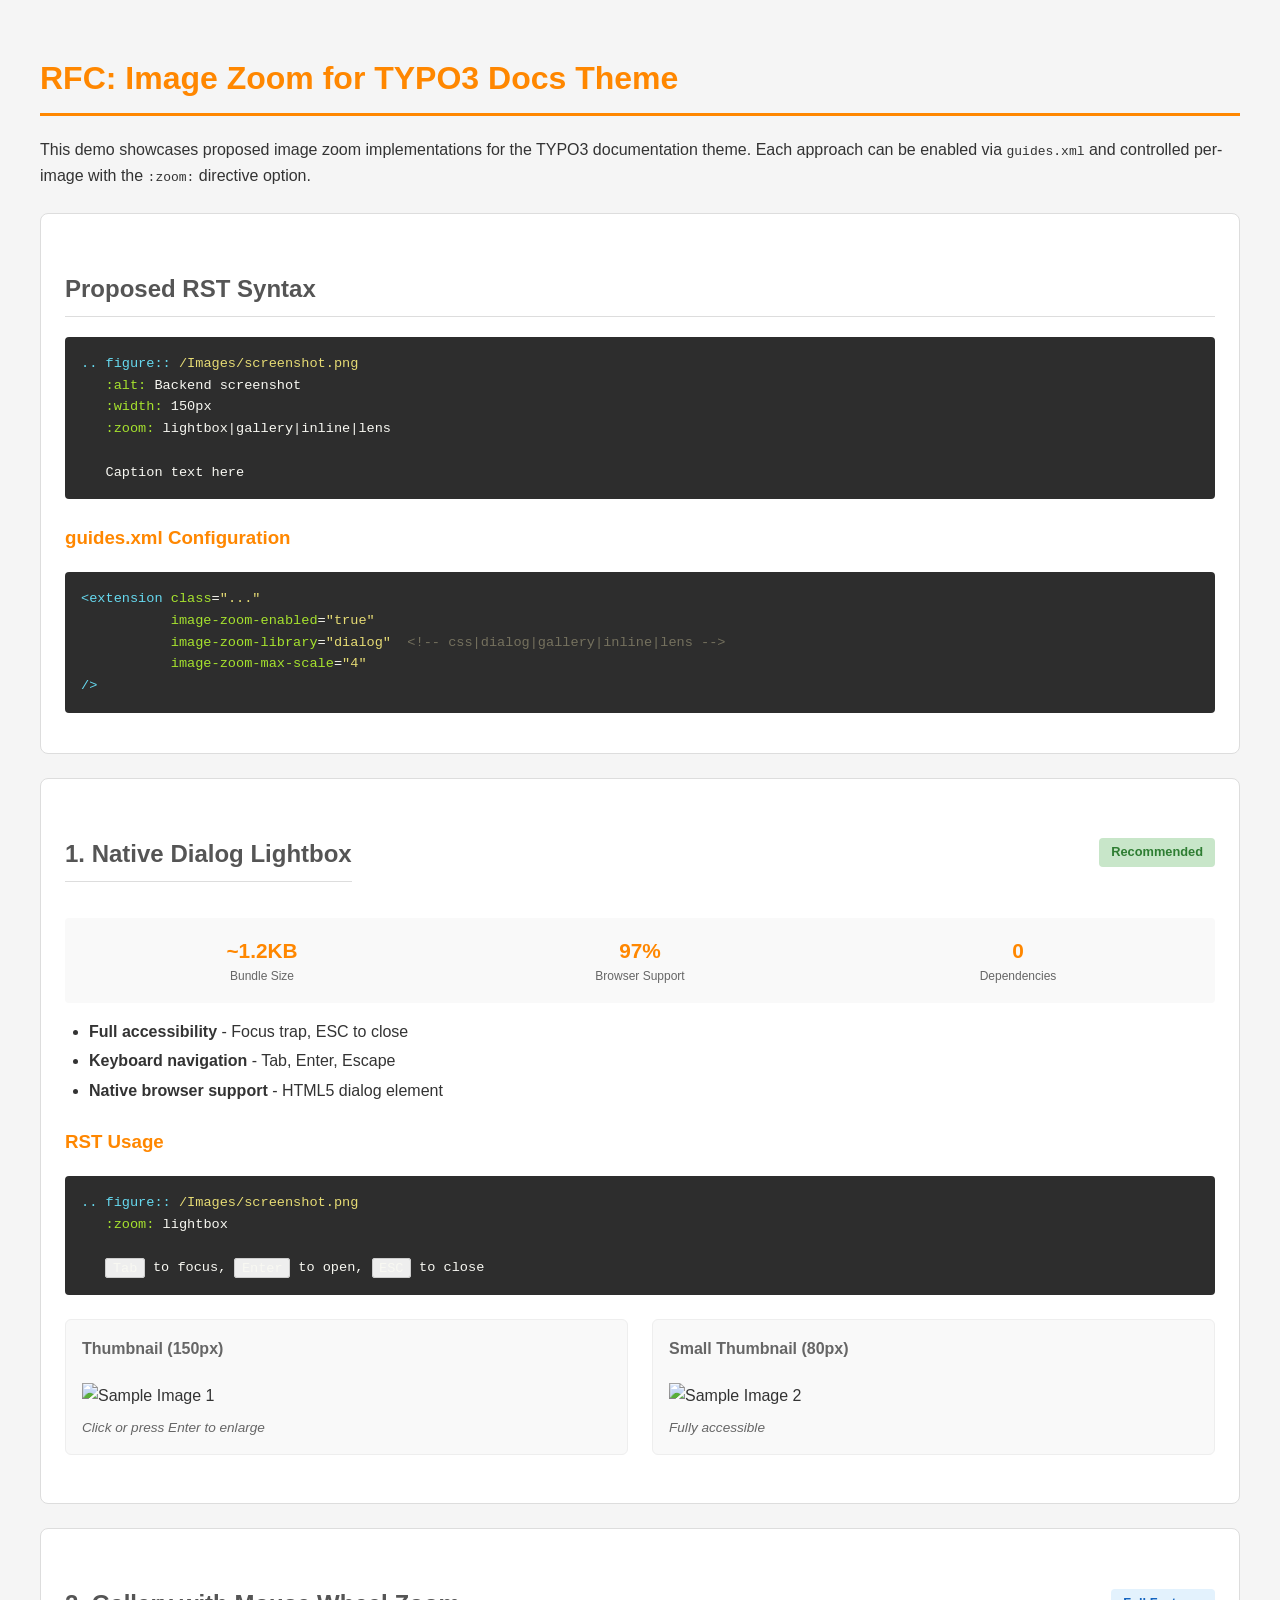
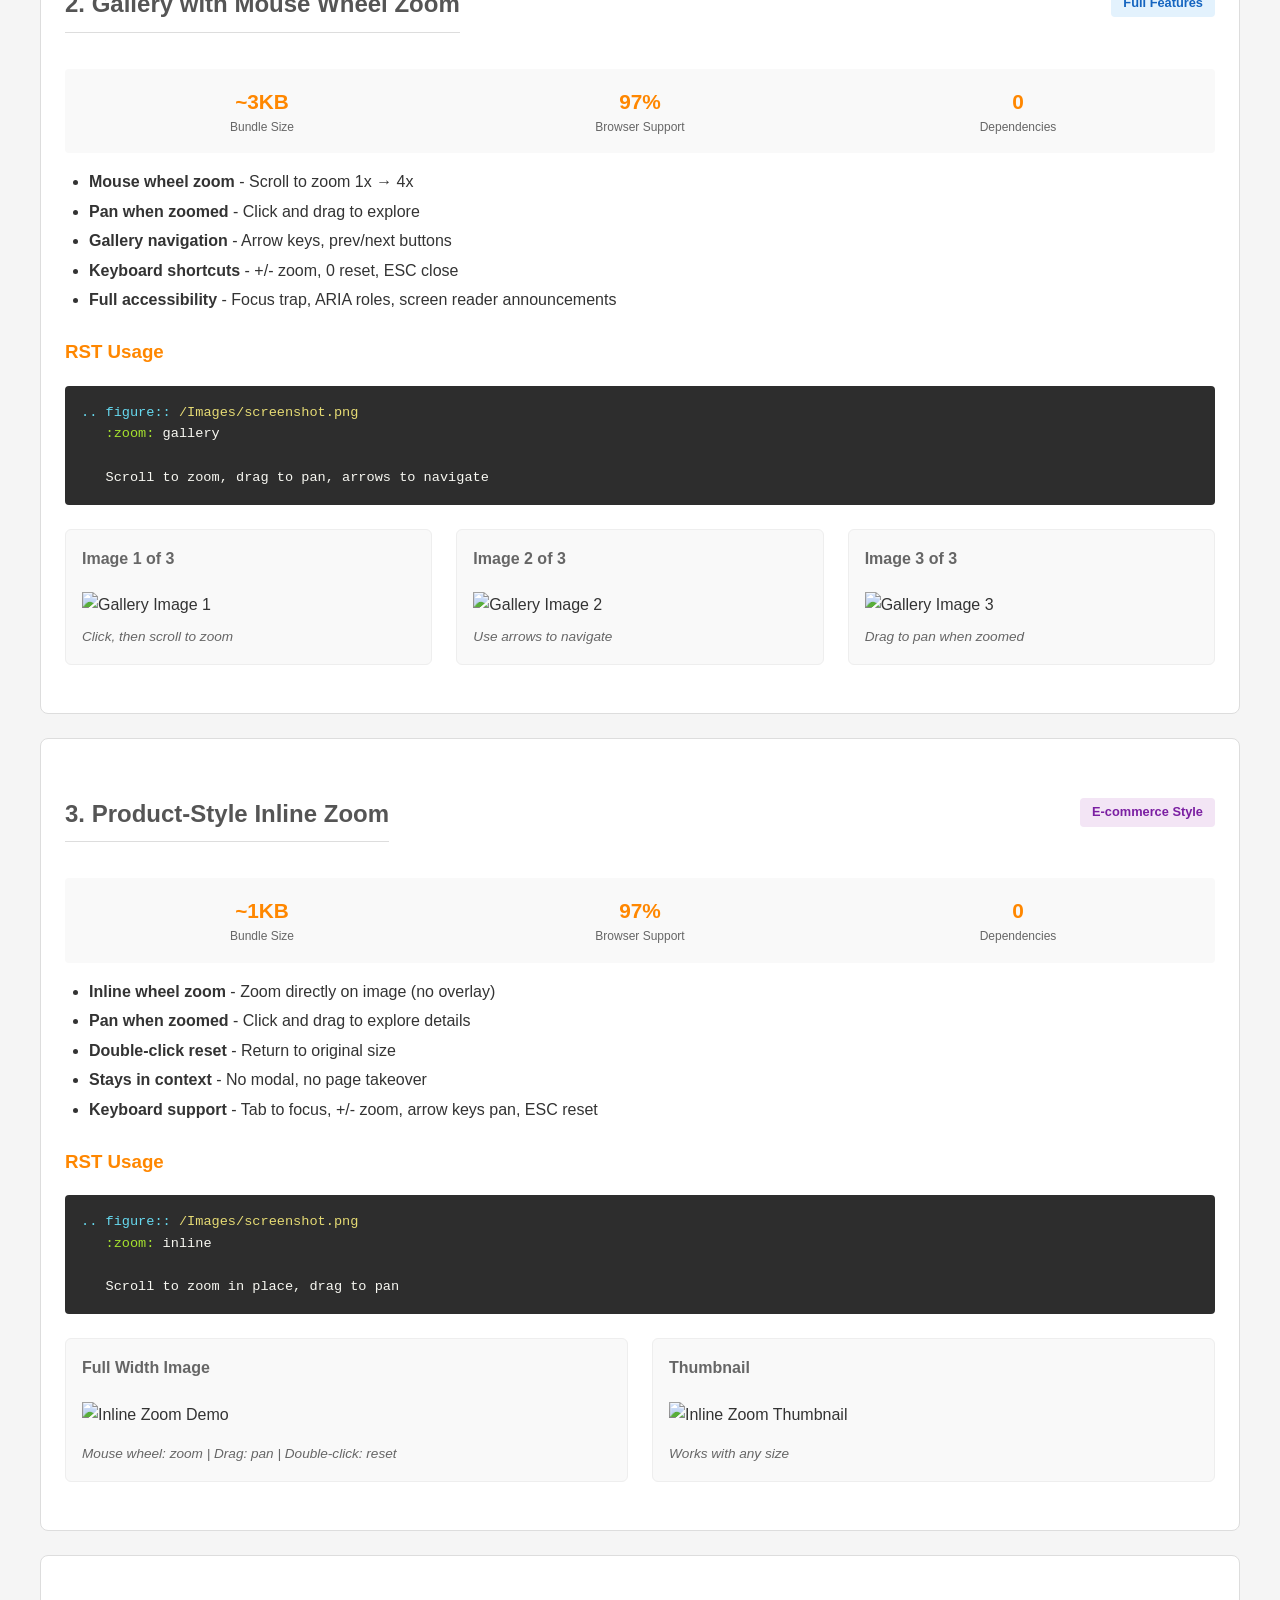
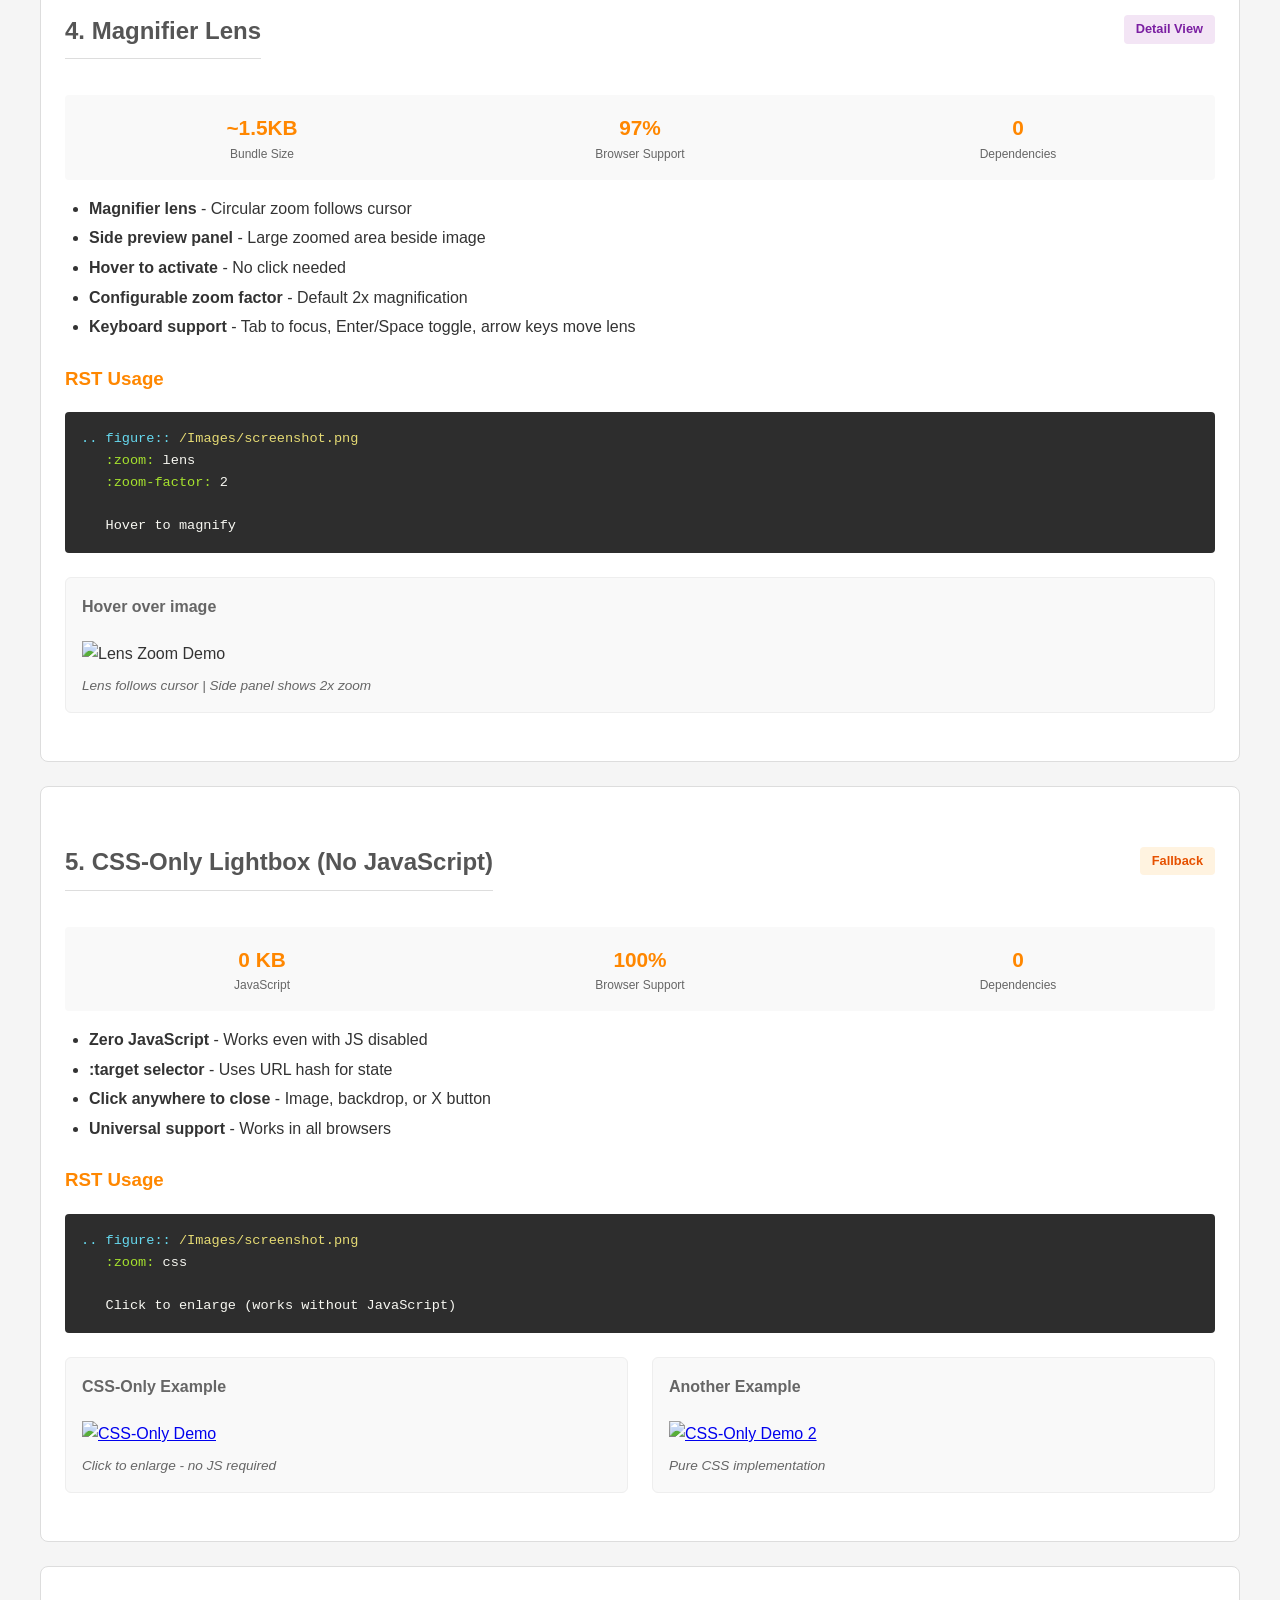
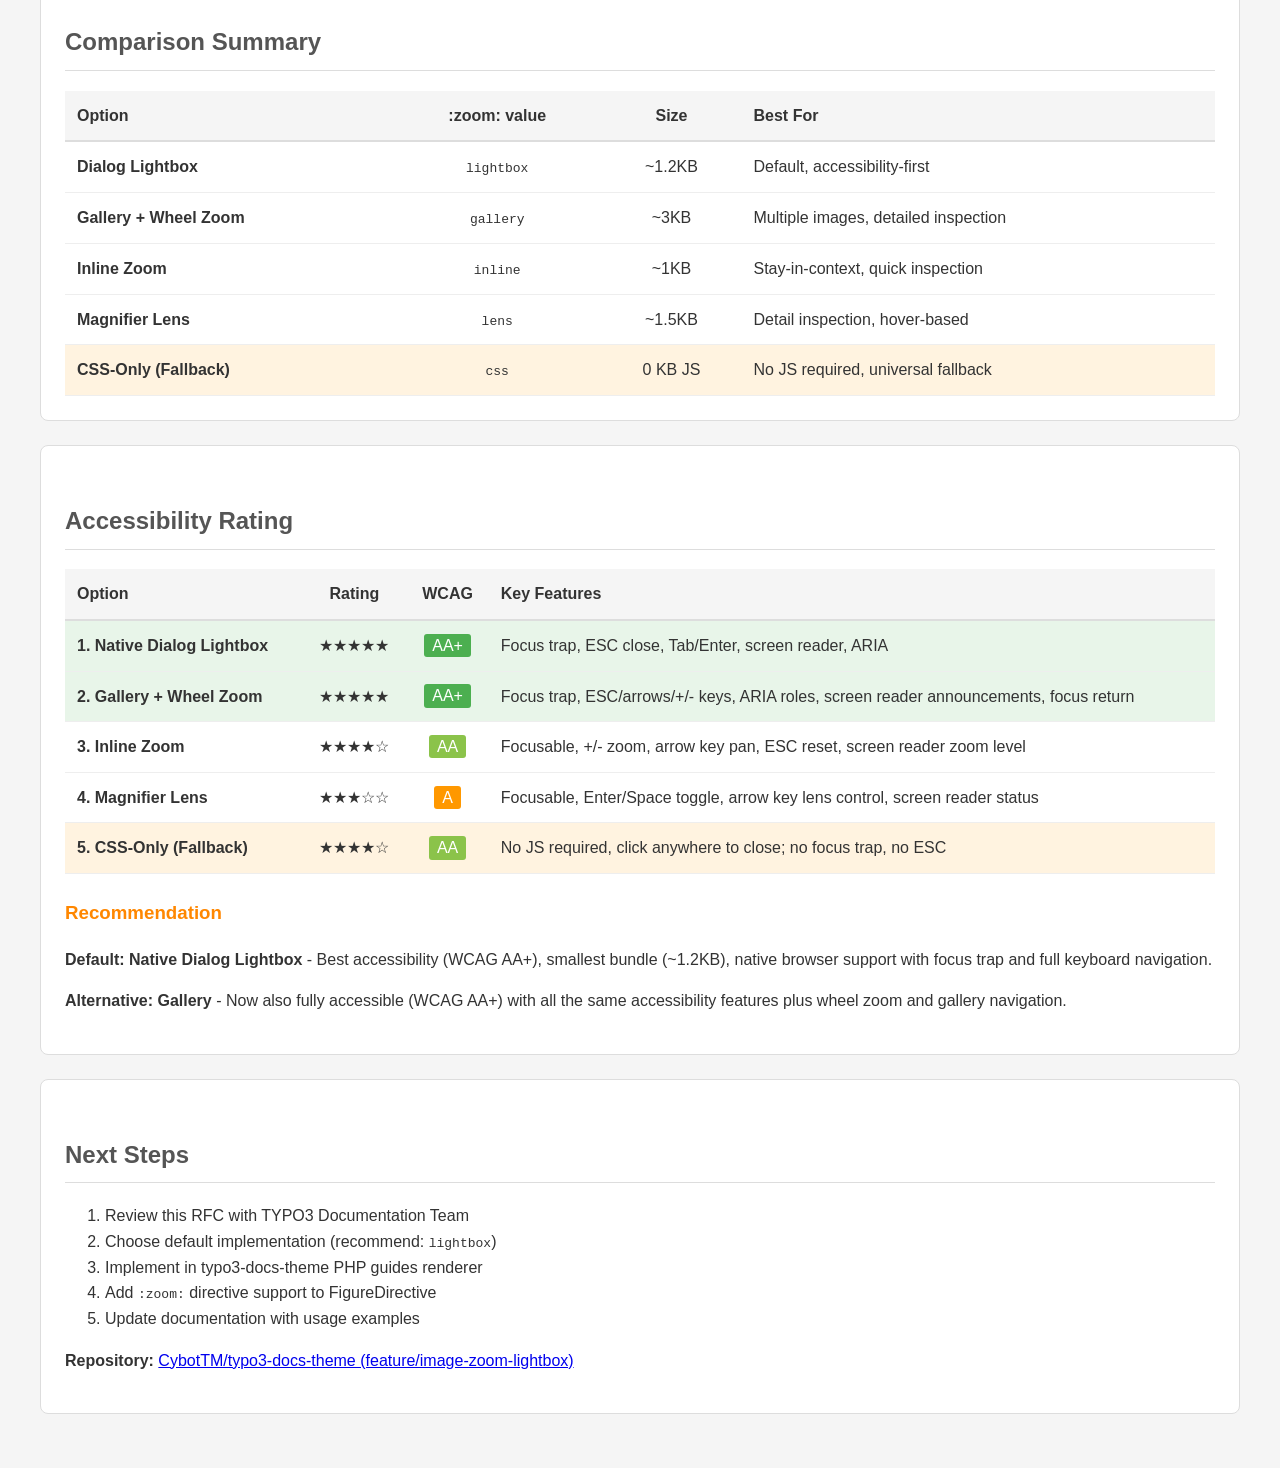
==== commit 7bec1d55: "feat(css-only): add click-anywhere-to-close for CSS-only lightbox" ====
--- a/docs/index.html
+++ b/docs/index.html
@@ -360,8 +360,8 @@
         <ul class="feature-list">
             <li><strong>Zero JavaScript</strong> - Works even with JS disabled</li>
             <li><strong>:target selector</strong> - Uses URL hash for state</li>
+            <li><strong>Click anywhere to close</strong> - Image, backdrop, or X button</li>
             <li><strong>Universal support</strong> - Works in all browsers</li>
-            <li><strong>Graceful fallback</strong> - Default when JS fails</li>
         </ul>
 
         <h3>RST Usage</h3>
@@ -391,14 +391,20 @@
 
         <!-- CSS-Only Overlays (hidden until :target) -->
         <div class="image-zoom-overlay" id="css-zoom1">
+            <a href="#close" class="zoom-backdrop"></a>
             <a href="#close" class="zoom-close">×</a>
-            <img src="https://picsum.photos/600/400?random=9" alt="CSS-Only Demo">
-            <p class="zoom-caption">CSS-Only Lightbox - Click × to close</p>
+            <a href="#close" class="zoom-image-link">
+                <img src="https://picsum.photos/600/400?random=9" alt="CSS-Only Demo">
+            </a>
+            <p class="zoom-caption">Click anywhere to close</p>
         </div>
         <div class="image-zoom-overlay" id="css-zoom2">
+            <a href="#close" class="zoom-backdrop"></a>
             <a href="#close" class="zoom-close">×</a>
-            <img src="https://picsum.photos/600/400?random=10" alt="CSS-Only Demo 2">
-            <p class="zoom-caption">No JavaScript required - pure CSS with :target</p>
+            <a href="#close" class="zoom-image-link">
+                <img src="https://picsum.photos/600/400?random=10" alt="CSS-Only Demo 2">
+            </a>
+            <p class="zoom-caption">Pure CSS - click anywhere to close</p>
         </div>
     </div>
 
@@ -489,7 +495,7 @@
                     <td style="padding: 0.75rem; border-bottom: 1px solid #eee;"><strong>5. CSS-Only (Fallback)</strong></td>
                     <td style="padding: 0.75rem; text-align: center; border-bottom: 1px solid #eee;">★★★★☆</td>
                     <td style="padding: 0.75rem; text-align: center; border-bottom: 1px solid #eee;"><span style="background: #8bc34a; color: white; padding: 0.2rem 0.5rem; border-radius: 3px;">AA</span></td>
-                    <td style="padding: 0.75rem; border-bottom: 1px solid #eee;">No JS required, link navigation; no focus trap, no ESC</td>
+                    <td style="padding: 0.75rem; border-bottom: 1px solid #eee;">No JS required, click anywhere to close; no focus trap, no ESC</td>
                 </tr>
             </tbody>
         </table>
--- a/docs/image-zoom.css
+++ b/docs/image-zoom.css
@@ -230,7 +230,6 @@
     background: rgba(0, 0, 0, 0.95);
     z-index: 10000;
     padding: 2rem;
-    cursor: default;
 }
 .image-zoom-overlay:target {
     display: flex;
@@ -238,12 +237,24 @@
     justify-content: center;
     flex-direction: column;
 }
+.image-zoom-overlay .zoom-backdrop {
+    position: absolute;
+    inset: 0;
+    cursor: zoom-out;
+}
+.image-zoom-overlay .zoom-image-link {
+    position: relative;
+    z-index: 1;
+    cursor: zoom-out;
+    display: block;
+}
 .image-zoom-overlay img {
     max-width: 95vw;
     max-height: 85vh;
     object-fit: contain;
     border: none;
     user-select: none;
+    cursor: zoom-out;
 }
 .image-zoom-overlay .zoom-close {
     position: absolute;
@@ -256,6 +267,7 @@
     background: rgba(255, 255, 255, 0.1);
     border-radius: 4px;
     transition: background 0.2s ease;
+    z-index: 2;
 }
 .image-zoom-overlay .zoom-close:hover {
     background: rgba(255, 255, 255, 0.2);
@@ -265,6 +277,9 @@
     margin-top: 1rem;
     text-align: center;
     font-style: italic;
+    position: relative;
+    z-index: 1;
+    pointer-events: none;
 }
 .css-only-trigger {
     cursor: zoom-in;
--- a/docs/image-zoom.css
+++ b/docs/image-zoom.css
@@ -230,7 +230,6 @@
     background: rgba(0, 0, 0, 0.95);
     z-index: 10000;
     padding: 2rem;
-    cursor: default;
 }
 .image-zoom-overlay:target {
     display: flex;
@@ -238,12 +237,24 @@
     justify-content: center;
     flex-direction: column;
 }
+.image-zoom-overlay .zoom-backdrop {
+    position: absolute;
+    inset: 0;
+    cursor: zoom-out;
+}
+.image-zoom-overlay .zoom-image-link {
+    position: relative;
+    z-index: 1;
+    cursor: zoom-out;
+    display: block;
+}
 .image-zoom-overlay img {
     max-width: 95vw;
     max-height: 85vh;
     object-fit: contain;
     border: none;
     user-select: none;
+    cursor: zoom-out;
 }
 .image-zoom-overlay .zoom-close {
     position: absolute;
@@ -256,6 +267,7 @@
     background: rgba(255, 255, 255, 0.1);
     border-radius: 4px;
     transition: background 0.2s ease;
+    z-index: 2;
 }
 .image-zoom-overlay .zoom-close:hover {
     background: rgba(255, 255, 255, 0.2);
@@ -265,6 +277,9 @@
     margin-top: 1rem;
     text-align: center;
     font-style: italic;
+    position: relative;
+    z-index: 1;
+    pointer-events: none;
 }
 .css-only-trigger {
     cursor: zoom-in;
--- a/docs/image-zoom.css
+++ b/docs/image-zoom.css
@@ -230,7 +230,6 @@
     background: rgba(0, 0, 0, 0.95);
     z-index: 10000;
     padding: 2rem;
-    cursor: default;
 }
 .image-zoom-overlay:target {
     display: flex;
@@ -238,12 +237,24 @@
     justify-content: center;
     flex-direction: column;
 }
+.image-zoom-overlay .zoom-backdrop {
+    position: absolute;
+    inset: 0;
+    cursor: zoom-out;
+}
+.image-zoom-overlay .zoom-image-link {
+    position: relative;
+    z-index: 1;
+    cursor: zoom-out;
+    display: block;
+}
 .image-zoom-overlay img {
     max-width: 95vw;
     max-height: 85vh;
     object-fit: contain;
     border: none;
     user-select: none;
+    cursor: zoom-out;
 }
 .image-zoom-overlay .zoom-close {
     position: absolute;
@@ -256,6 +267,7 @@
     background: rgba(255, 255, 255, 0.1);
     border-radius: 4px;
     transition: background 0.2s ease;
+    z-index: 2;
 }
 .image-zoom-overlay .zoom-close:hover {
     background: rgba(255, 255, 255, 0.2);
@@ -265,6 +277,9 @@
     margin-top: 1rem;
     text-align: center;
     font-style: italic;
+    position: relative;
+    z-index: 1;
+    pointer-events: none;
 }
 .css-only-trigger {
     cursor: zoom-in;
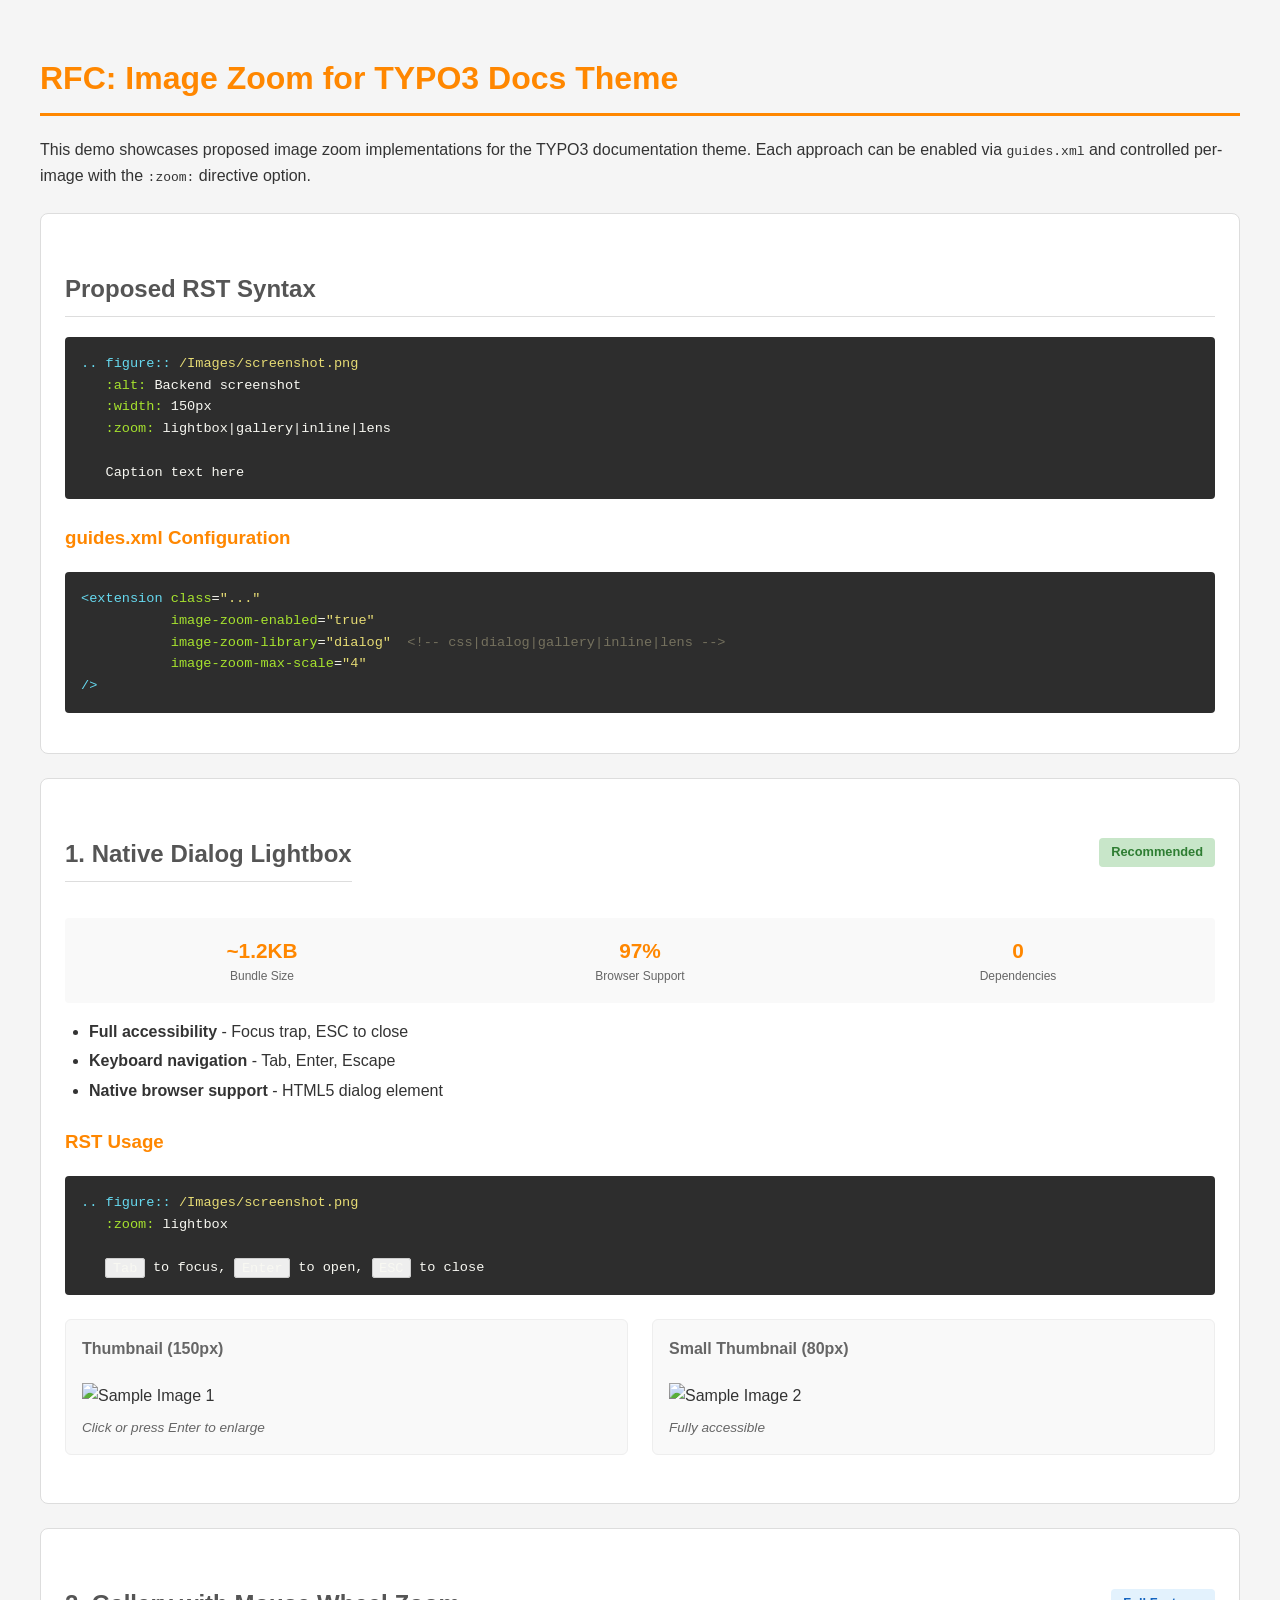
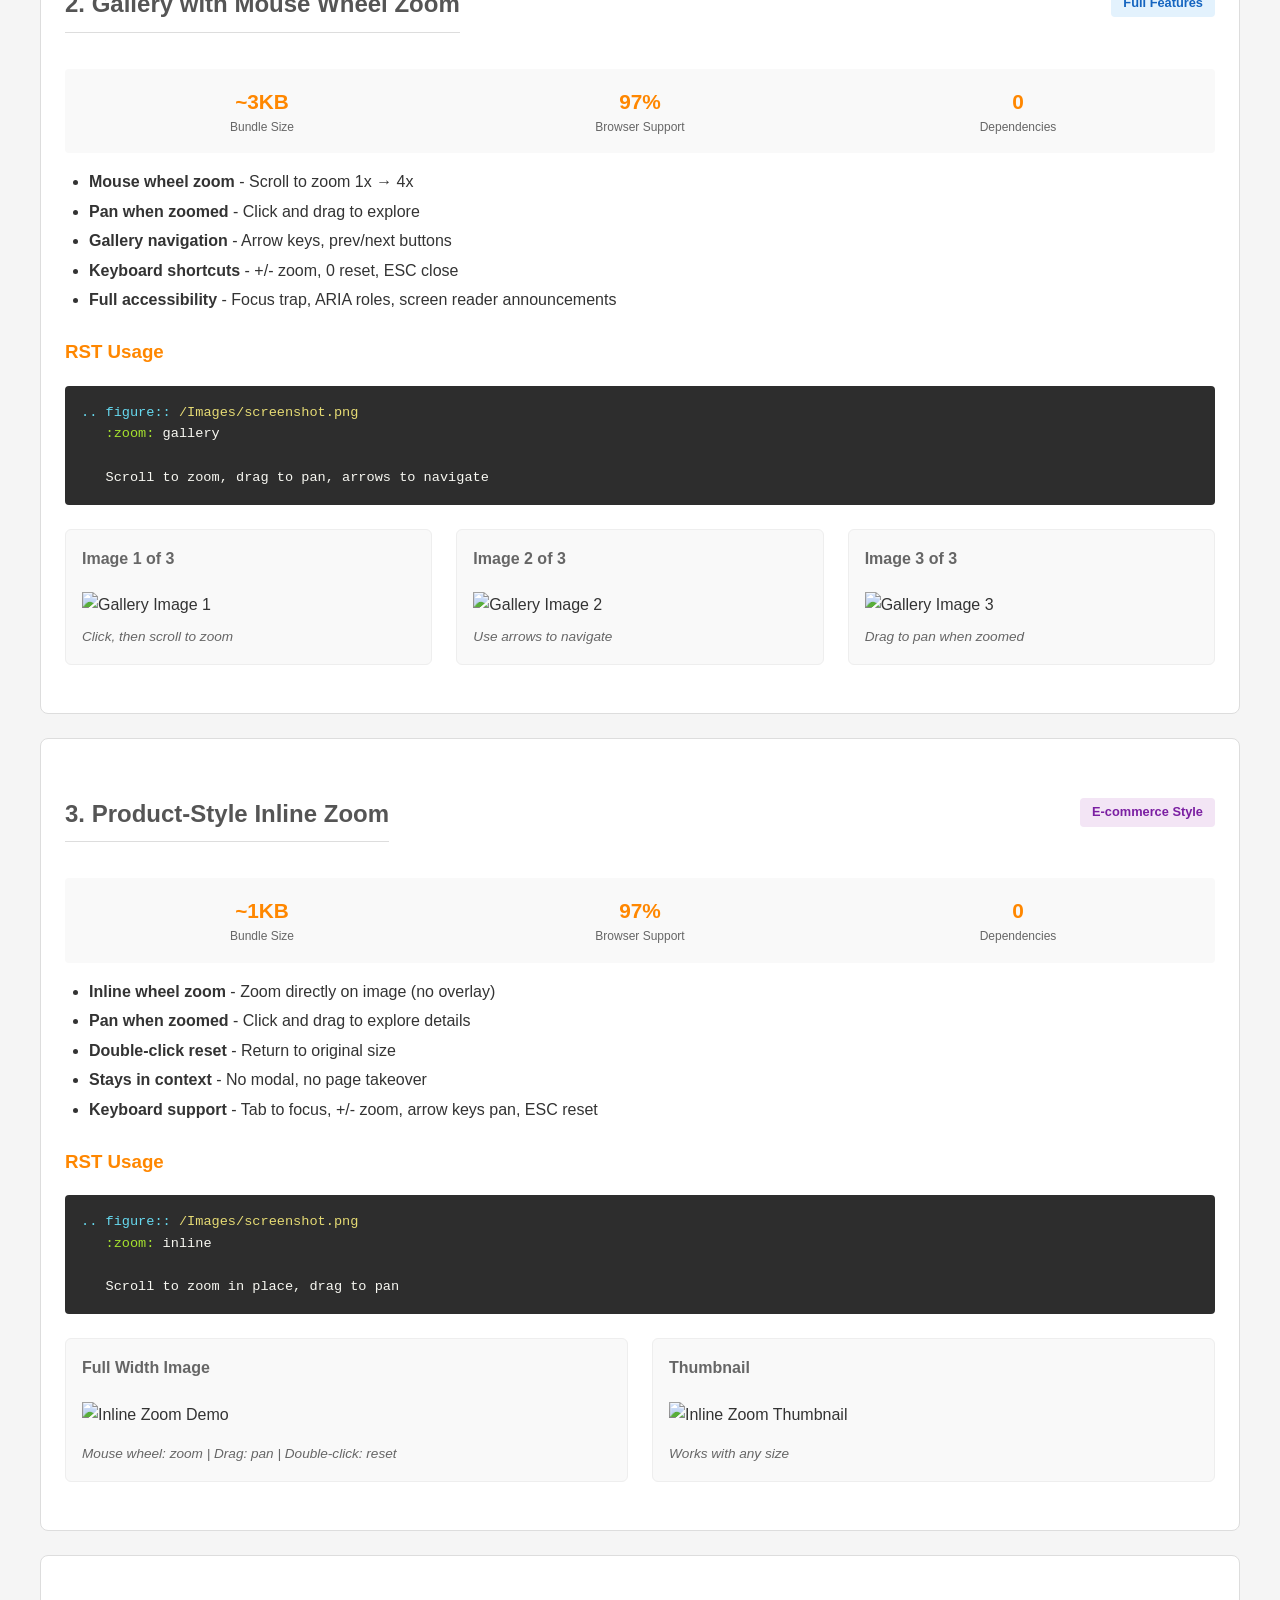
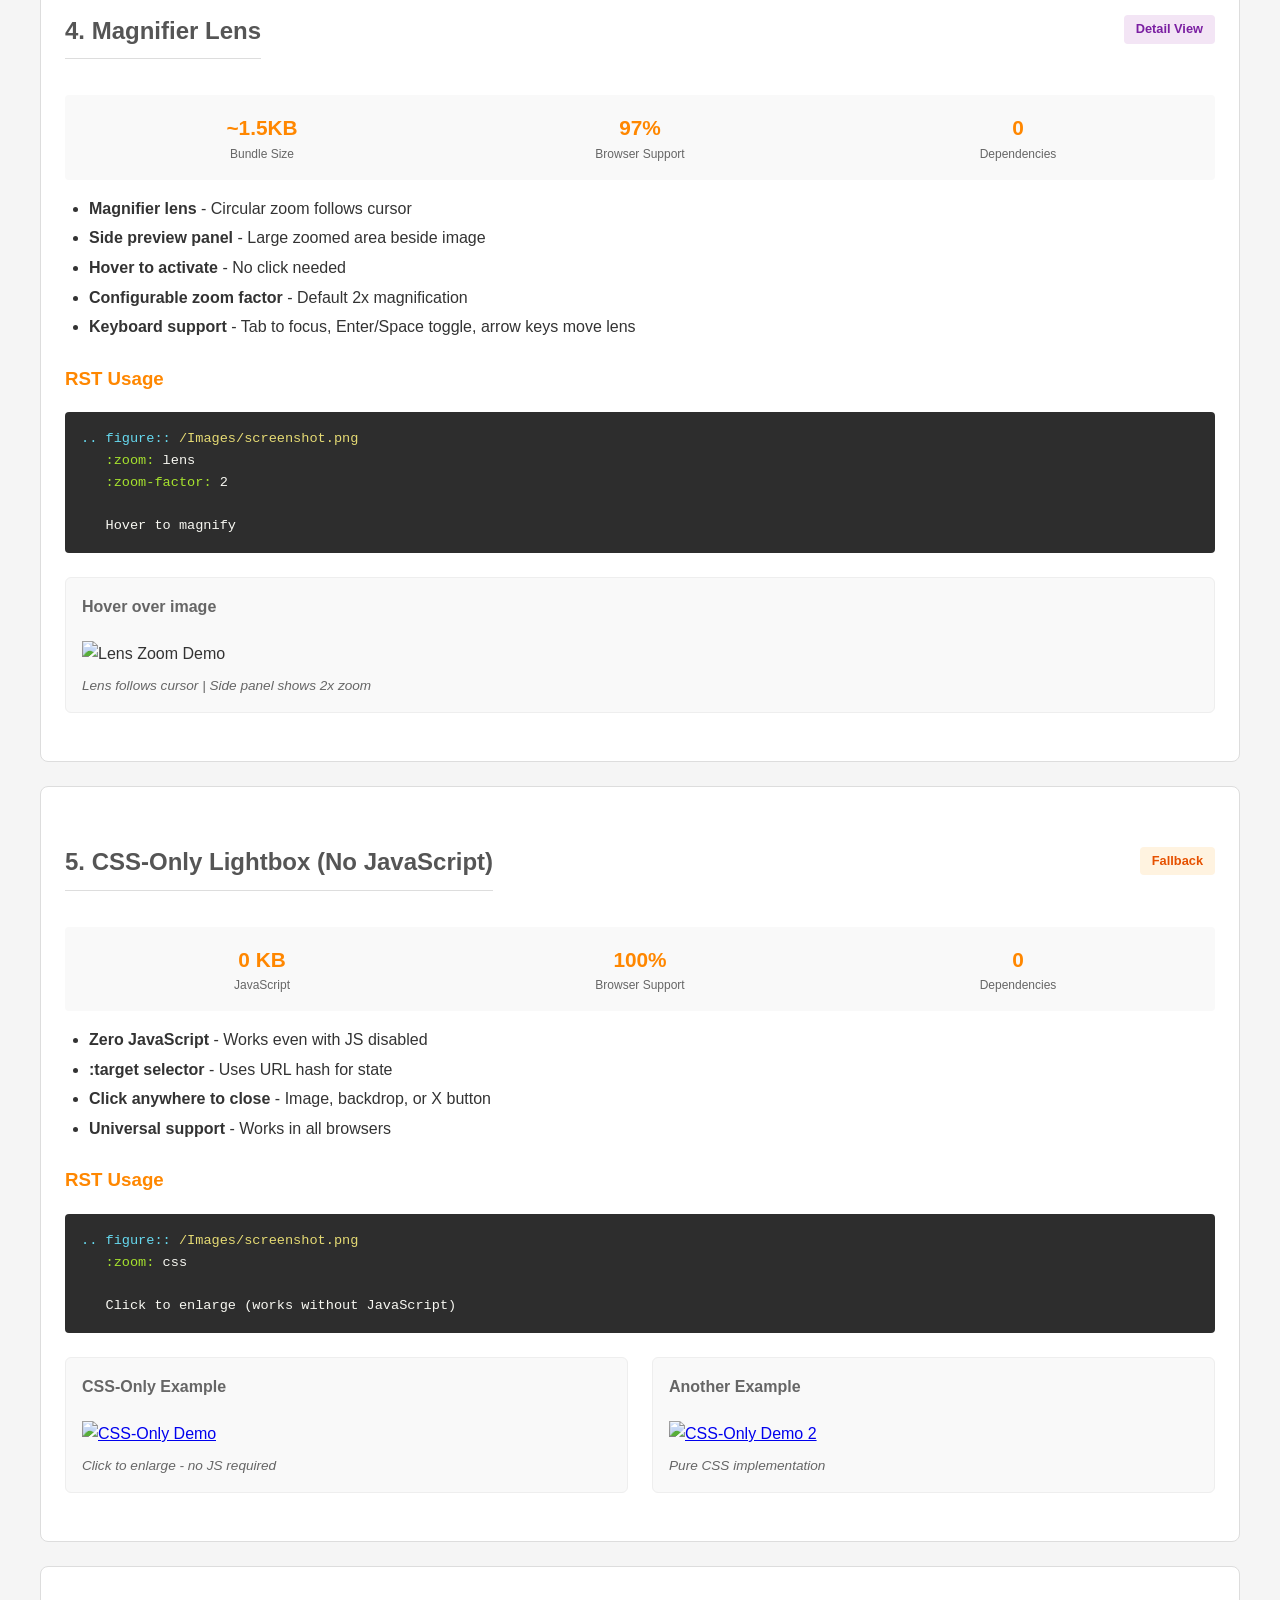
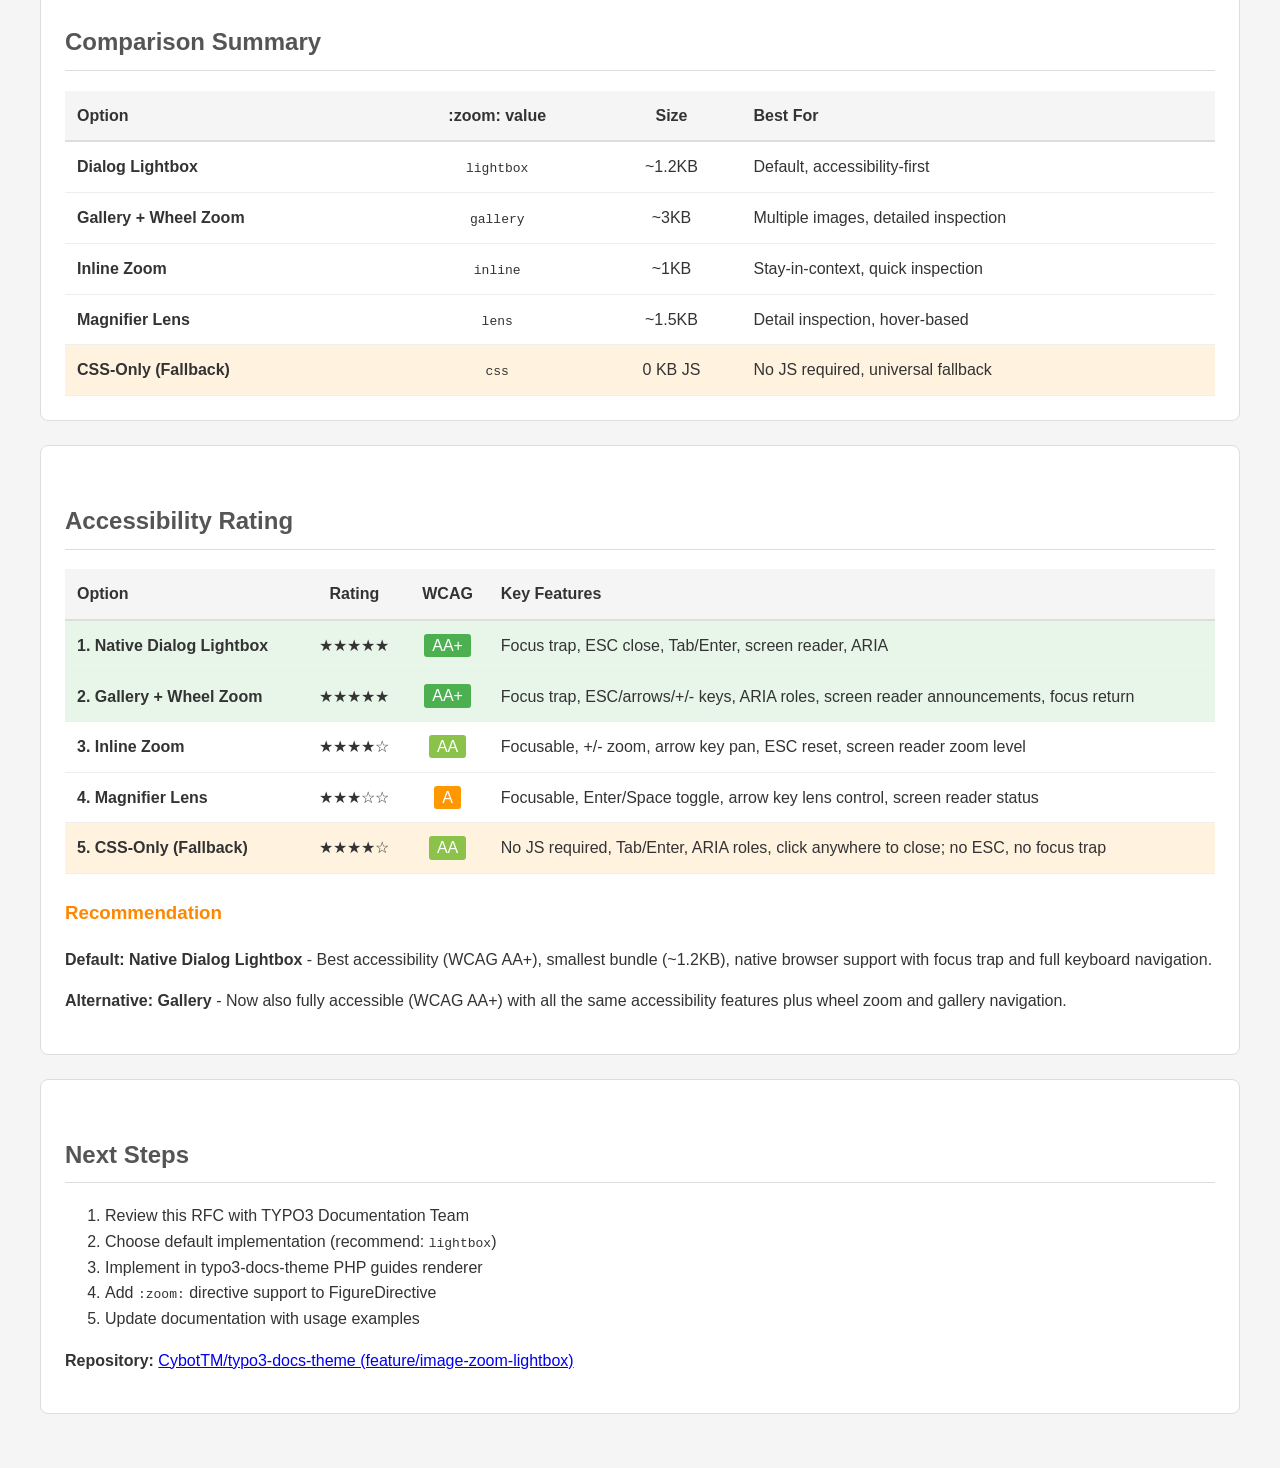
==== commit 5f9f57bd: "Add ARIA attributes to CSS-Only lightbox for accessibility - Added role=dialog, aria-modal=true, ari" ====
--- a/docs/index.html
+++ b/docs/index.html
@@ -390,18 +390,20 @@
         </div>
 
         <!-- CSS-Only Overlays (hidden until :target) -->
-        <div class="image-zoom-overlay" id="css-zoom1">
-            <a href="#close" class="zoom-backdrop"></a>
-            <a href="#close" class="zoom-close">×</a>
-            <a href="#close" class="zoom-image-link">
+        <div class="image-zoom-overlay" id="css-zoom1"
+             role="dialog" aria-modal="true" aria-label="Enlarged image viewer">
+            <a href="#close" class="zoom-backdrop" aria-label="Close"></a>
+            <a href="#close" class="zoom-close" aria-label="Close image">×</a>
+            <a href="#close" class="zoom-image-link" aria-label="Close image">
                 <img src="https://picsum.photos/600/400?random=9" alt="CSS-Only Demo">
             </a>
             <p class="zoom-caption">Click anywhere to close</p>
         </div>
-        <div class="image-zoom-overlay" id="css-zoom2">
-            <a href="#close" class="zoom-backdrop"></a>
-            <a href="#close" class="zoom-close">×</a>
-            <a href="#close" class="zoom-image-link">
+        <div class="image-zoom-overlay" id="css-zoom2"
+             role="dialog" aria-modal="true" aria-label="Enlarged image viewer">
+            <a href="#close" class="zoom-backdrop" aria-label="Close"></a>
+            <a href="#close" class="zoom-close" aria-label="Close image">×</a>
+            <a href="#close" class="zoom-image-link" aria-label="Close image">
                 <img src="https://picsum.photos/600/400?random=10" alt="CSS-Only Demo 2">
             </a>
             <p class="zoom-caption">Pure CSS - click anywhere to close</p>
@@ -495,7 +497,7 @@
                     <td style="padding: 0.75rem; border-bottom: 1px solid #eee;"><strong>5. CSS-Only (Fallback)</strong></td>
                     <td style="padding: 0.75rem; text-align: center; border-bottom: 1px solid #eee;">★★★★☆</td>
                     <td style="padding: 0.75rem; text-align: center; border-bottom: 1px solid #eee;"><span style="background: #8bc34a; color: white; padding: 0.2rem 0.5rem; border-radius: 3px;">AA</span></td>
-                    <td style="padding: 0.75rem; border-bottom: 1px solid #eee;">No JS required, click anywhere to close; no focus trap, no ESC</td>
+                    <td style="padding: 0.75rem; border-bottom: 1px solid #eee;">No JS required, Tab/Enter, ARIA roles, click anywhere to close; no ESC, no focus trap</td>
                 </tr>
             </tbody>
         </table>
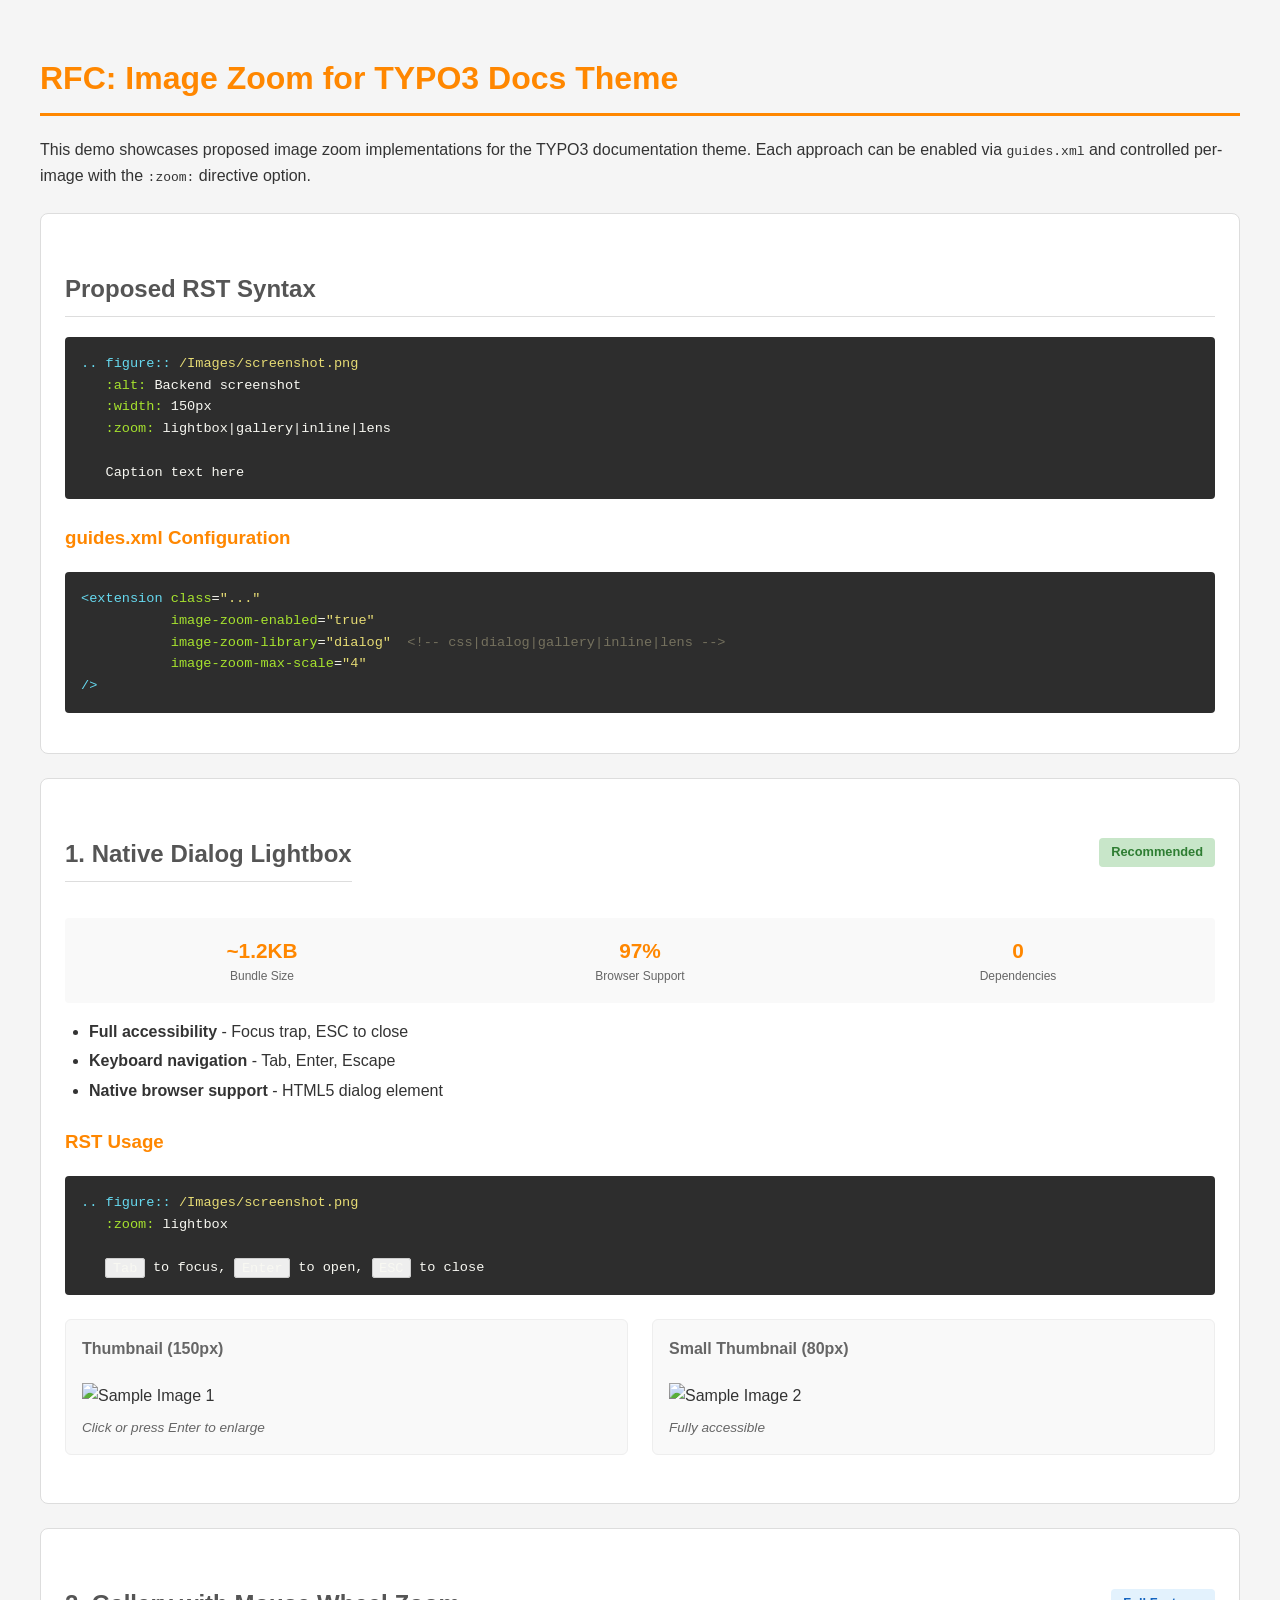
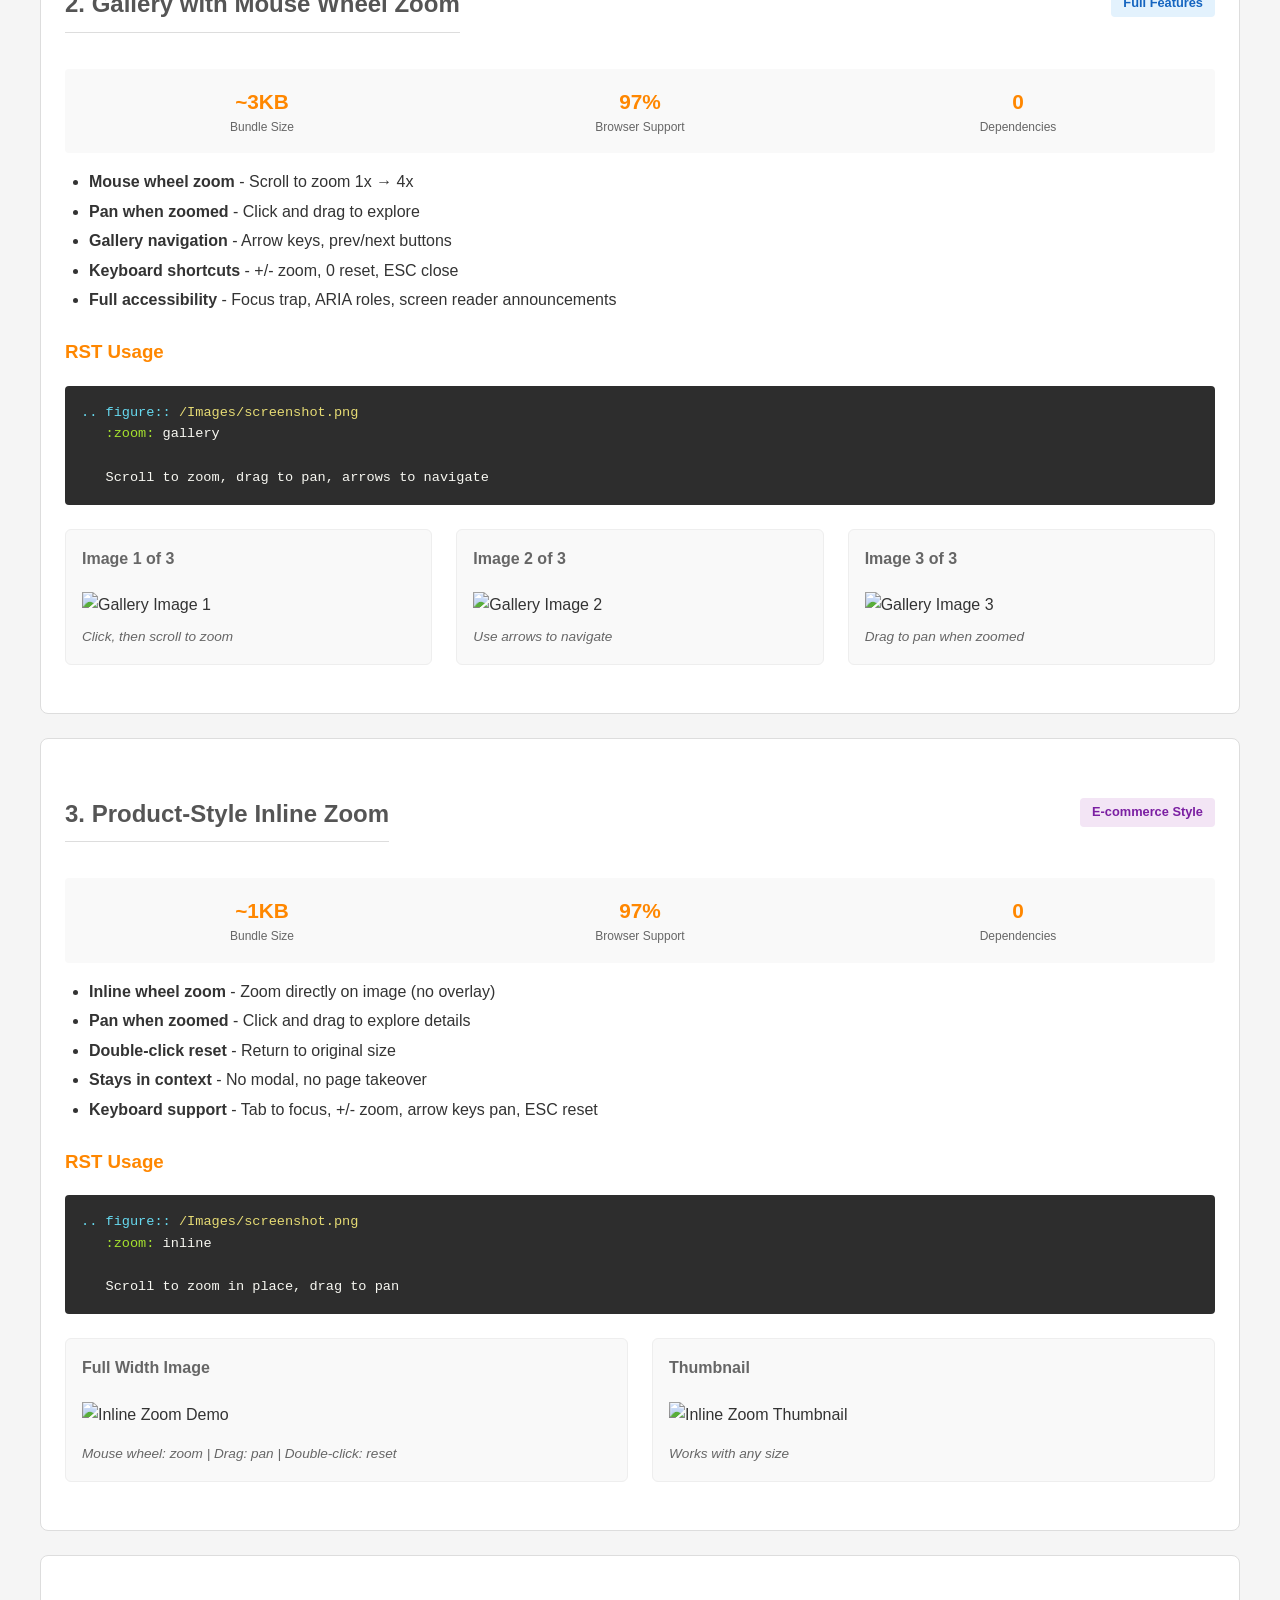
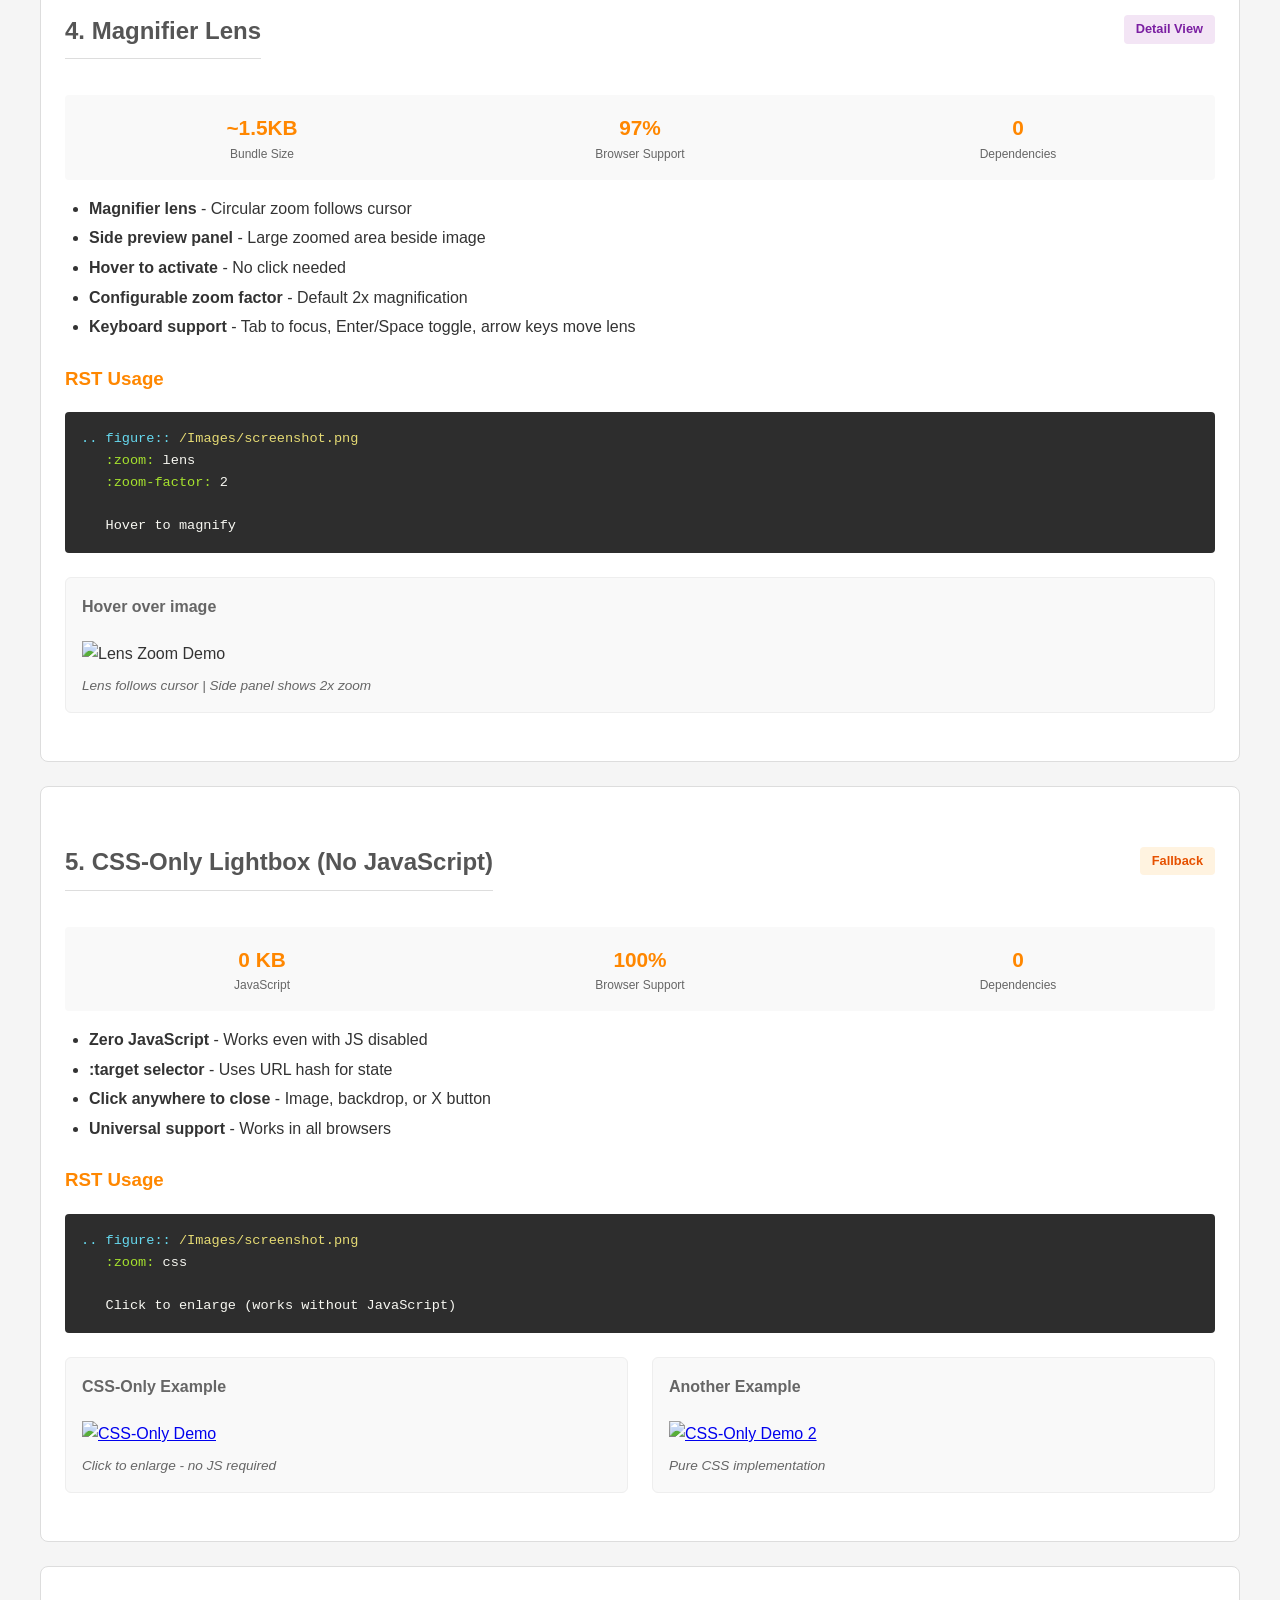
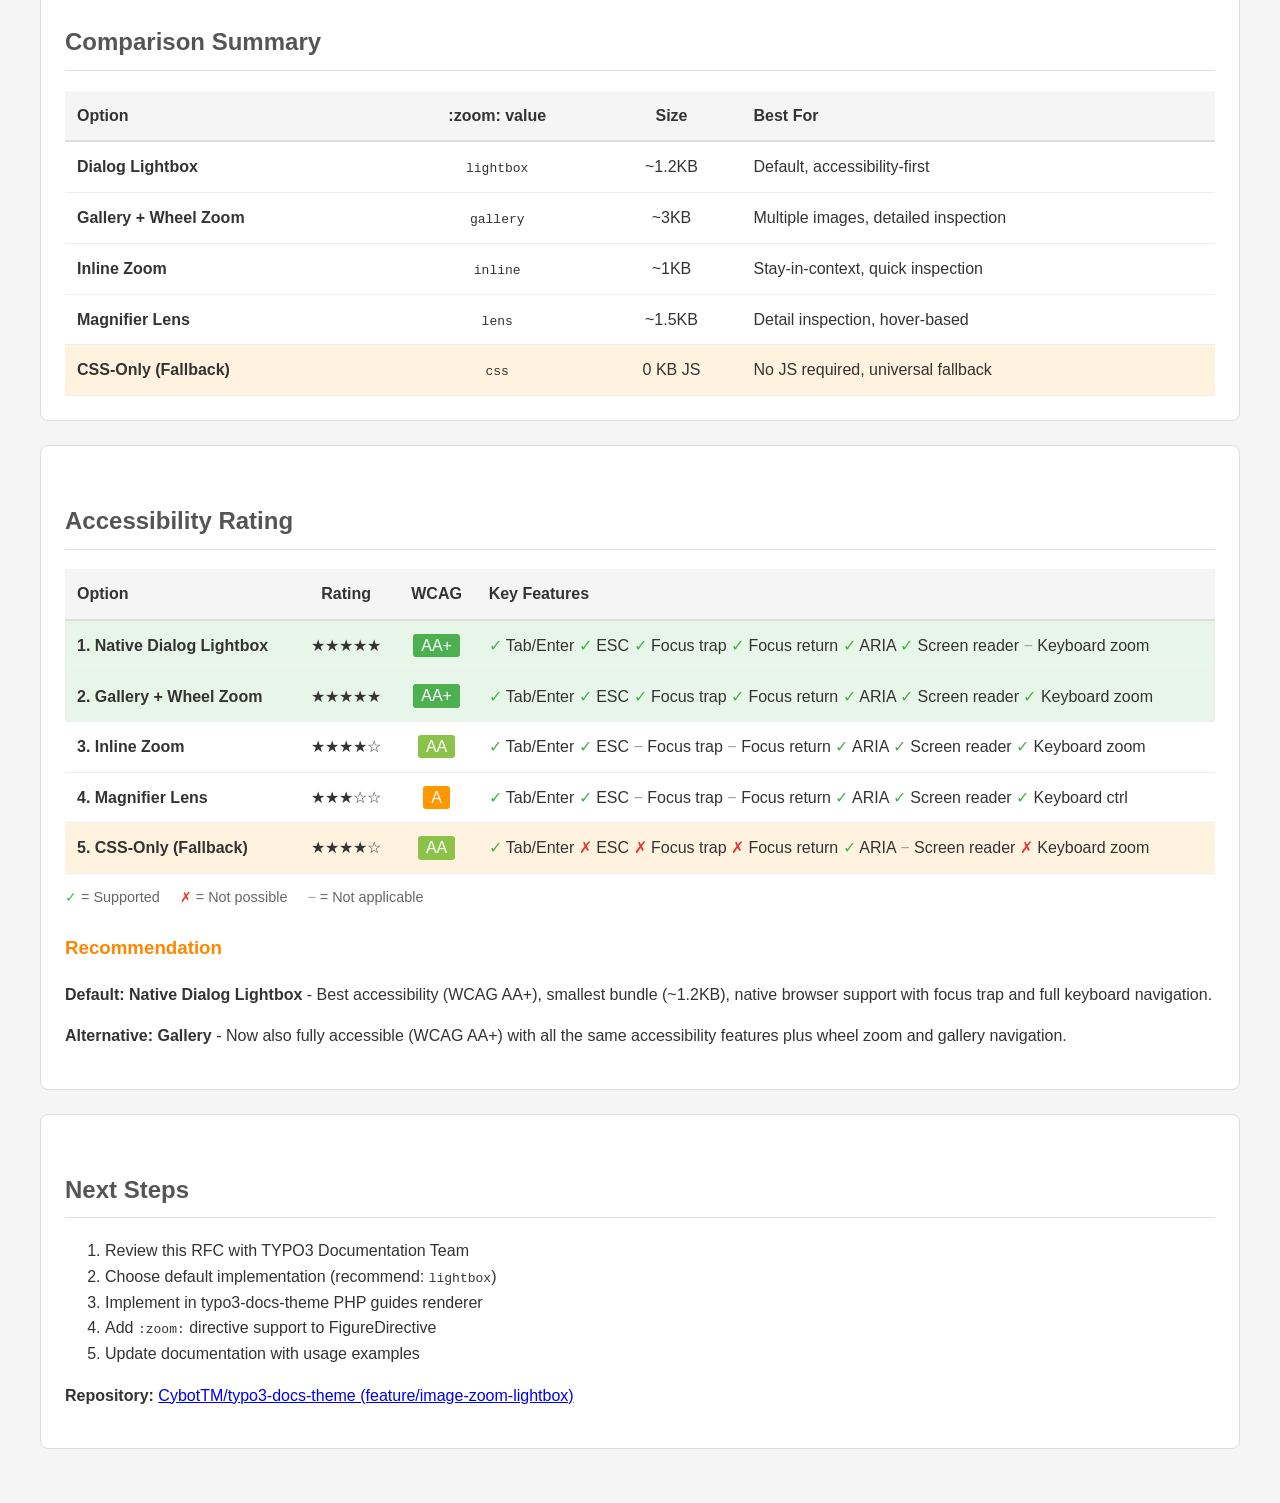
==== commit 2c31dd64: "Standardize accessibility rating table with consistent feature order - All rows now use same feature" ====
--- a/docs/index.html
+++ b/docs/index.html
@@ -473,34 +473,79 @@
                     <td style="padding: 0.75rem; border-bottom: 1px solid #eee;"><strong>1. Native Dialog Lightbox</strong></td>
                     <td style="padding: 0.75rem; text-align: center; border-bottom: 1px solid #eee;">★★★★★</td>
                     <td style="padding: 0.75rem; text-align: center; border-bottom: 1px solid #eee;"><span style="background: #4caf50; color: white; padding: 0.2rem 0.5rem; border-radius: 3px;">AA+</span></td>
-                    <td style="padding: 0.75rem; border-bottom: 1px solid #eee;">Focus trap, ESC close, Tab/Enter, screen reader, ARIA</td>
+                    <td style="padding: 0.75rem; border-bottom: 1px solid #eee;">
+                        <span style="color: #4caf50;">✓</span> Tab/Enter
+                        <span style="color: #4caf50;">✓</span> ESC
+                        <span style="color: #4caf50;">✓</span> Focus trap
+                        <span style="color: #4caf50;">✓</span> Focus return
+                        <span style="color: #4caf50;">✓</span> ARIA
+                        <span style="color: #4caf50;">✓</span> Screen reader
+                        <span style="color: #9e9e9e;">−</span> Keyboard zoom
+                    </td>
                 </tr>
                 <tr style="background: #e8f5e9;">
                     <td style="padding: 0.75rem; border-bottom: 1px solid #eee;"><strong>2. Gallery + Wheel Zoom</strong></td>
                     <td style="padding: 0.75rem; text-align: center; border-bottom: 1px solid #eee;">★★★★★</td>
                     <td style="padding: 0.75rem; text-align: center; border-bottom: 1px solid #eee;"><span style="background: #4caf50; color: white; padding: 0.2rem 0.5rem; border-radius: 3px;">AA+</span></td>
-                    <td style="padding: 0.75rem; border-bottom: 1px solid #eee;">Focus trap, ESC/arrows/+/- keys, ARIA roles, screen reader announcements, focus return</td>
+                    <td style="padding: 0.75rem; border-bottom: 1px solid #eee;">
+                        <span style="color: #4caf50;">✓</span> Tab/Enter
+                        <span style="color: #4caf50;">✓</span> ESC
+                        <span style="color: #4caf50;">✓</span> Focus trap
+                        <span style="color: #4caf50;">✓</span> Focus return
+                        <span style="color: #4caf50;">✓</span> ARIA
+                        <span style="color: #4caf50;">✓</span> Screen reader
+                        <span style="color: #4caf50;">✓</span> Keyboard zoom
+                    </td>
                 </tr>
                 <tr>
                     <td style="padding: 0.75rem; border-bottom: 1px solid #eee;"><strong>3. Inline Zoom</strong></td>
                     <td style="padding: 0.75rem; text-align: center; border-bottom: 1px solid #eee;">★★★★☆</td>
                     <td style="padding: 0.75rem; text-align: center; border-bottom: 1px solid #eee;"><span style="background: #8bc34a; color: white; padding: 0.2rem 0.5rem; border-radius: 3px;">AA</span></td>
-                    <td style="padding: 0.75rem; border-bottom: 1px solid #eee;">Focusable, +/- zoom, arrow key pan, ESC reset, screen reader zoom level</td>
+                    <td style="padding: 0.75rem; border-bottom: 1px solid #eee;">
+                        <span style="color: #4caf50;">✓</span> Tab/Enter
+                        <span style="color: #4caf50;">✓</span> ESC
+                        <span style="color: #9e9e9e;">−</span> Focus trap
+                        <span style="color: #9e9e9e;">−</span> Focus return
+                        <span style="color: #4caf50;">✓</span> ARIA
+                        <span style="color: #4caf50;">✓</span> Screen reader
+                        <span style="color: #4caf50;">✓</span> Keyboard zoom
+                    </td>
                 </tr>
                 <tr>
                     <td style="padding: 0.75rem; border-bottom: 1px solid #eee;"><strong>4. Magnifier Lens</strong></td>
                     <td style="padding: 0.75rem; text-align: center; border-bottom: 1px solid #eee;">★★★☆☆</td>
                     <td style="padding: 0.75rem; text-align: center; border-bottom: 1px solid #eee;"><span style="background: #ff9800; color: white; padding: 0.2rem 0.5rem; border-radius: 3px;">A</span></td>
-                    <td style="padding: 0.75rem; border-bottom: 1px solid #eee;">Focusable, Enter/Space toggle, arrow key lens control, screen reader status</td>
+                    <td style="padding: 0.75rem; border-bottom: 1px solid #eee;">
+                        <span style="color: #4caf50;">✓</span> Tab/Enter
+                        <span style="color: #4caf50;">✓</span> ESC
+                        <span style="color: #9e9e9e;">−</span> Focus trap
+                        <span style="color: #9e9e9e;">−</span> Focus return
+                        <span style="color: #4caf50;">✓</span> ARIA
+                        <span style="color: #4caf50;">✓</span> Screen reader
+                        <span style="color: #4caf50;">✓</span> Keyboard ctrl
+                    </td>
                 </tr>
                 <tr style="background: #fff3e0;">
                     <td style="padding: 0.75rem; border-bottom: 1px solid #eee;"><strong>5. CSS-Only (Fallback)</strong></td>
                     <td style="padding: 0.75rem; text-align: center; border-bottom: 1px solid #eee;">★★★★☆</td>
                     <td style="padding: 0.75rem; text-align: center; border-bottom: 1px solid #eee;"><span style="background: #8bc34a; color: white; padding: 0.2rem 0.5rem; border-radius: 3px;">AA</span></td>
-                    <td style="padding: 0.75rem; border-bottom: 1px solid #eee;">No JS required, Tab/Enter, ARIA roles, click anywhere to close; no ESC, no focus trap</td>
+                    <td style="padding: 0.75rem; border-bottom: 1px solid #eee;">
+                        <span style="color: #4caf50;">✓</span> Tab/Enter
+                        <span style="color: #e53935;">✗</span> ESC
+                        <span style="color: #e53935;">✗</span> Focus trap
+                        <span style="color: #e53935;">✗</span> Focus return
+                        <span style="color: #4caf50;">✓</span> ARIA
+                        <span style="color: #9e9e9e;">−</span> Screen reader
+                        <span style="color: #e53935;">✗</span> Keyboard zoom
+                    </td>
                 </tr>
             </tbody>
         </table>
+        <p style="margin-top: 0.75rem; font-size: 0.9rem; color: #666;">
+            <span style="color: #4caf50;">✓</span> = Supported
+            <span style="color: #e53935; margin-left: 1rem;">✗</span> = Not possible
+            <span style="color: #9e9e9e; margin-left: 1rem;">−</span> = Not applicable
+        </p>
 
         <h3 style="margin-top: 1.5rem;">Recommendation</h3>
         <p><strong>Default: Native Dialog Lightbox</strong> - Best accessibility (WCAG AA+), smallest bundle (~1.2KB), native browser support with focus trap and full keyboard navigation.</p>
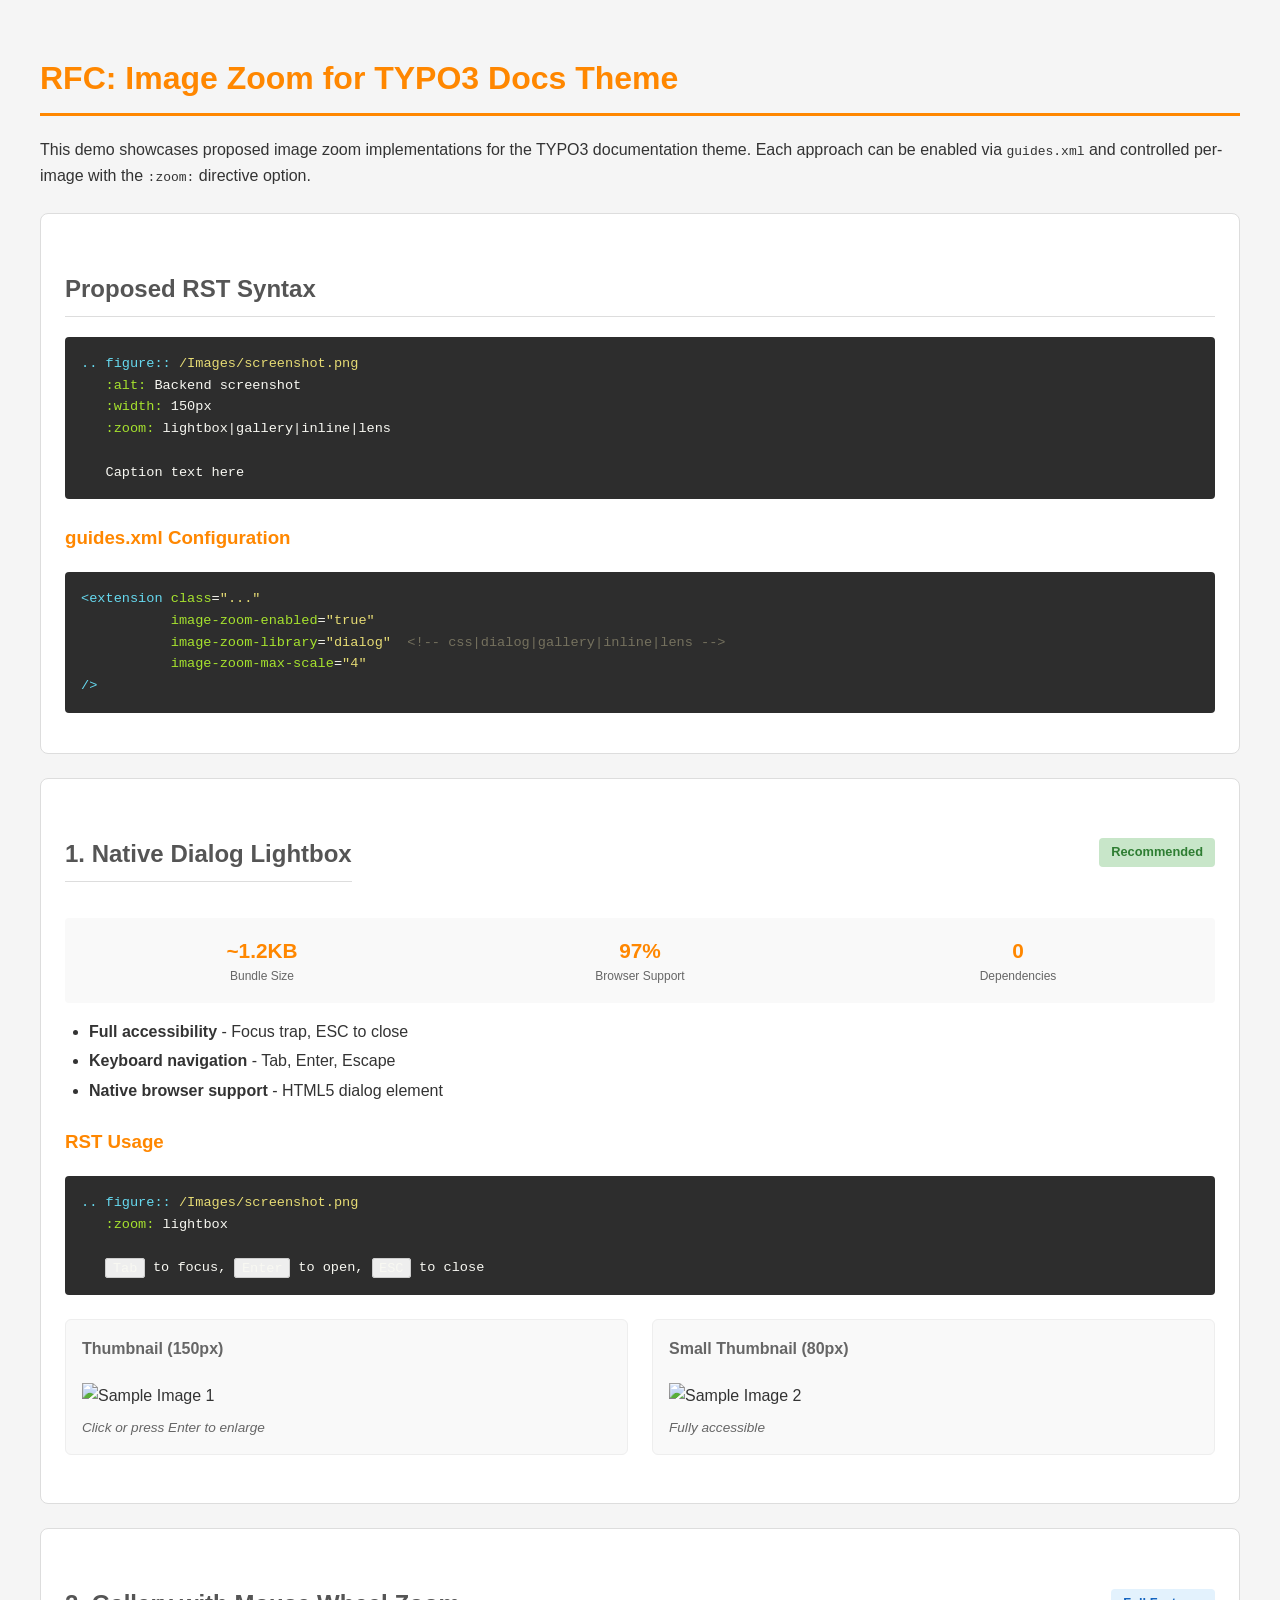
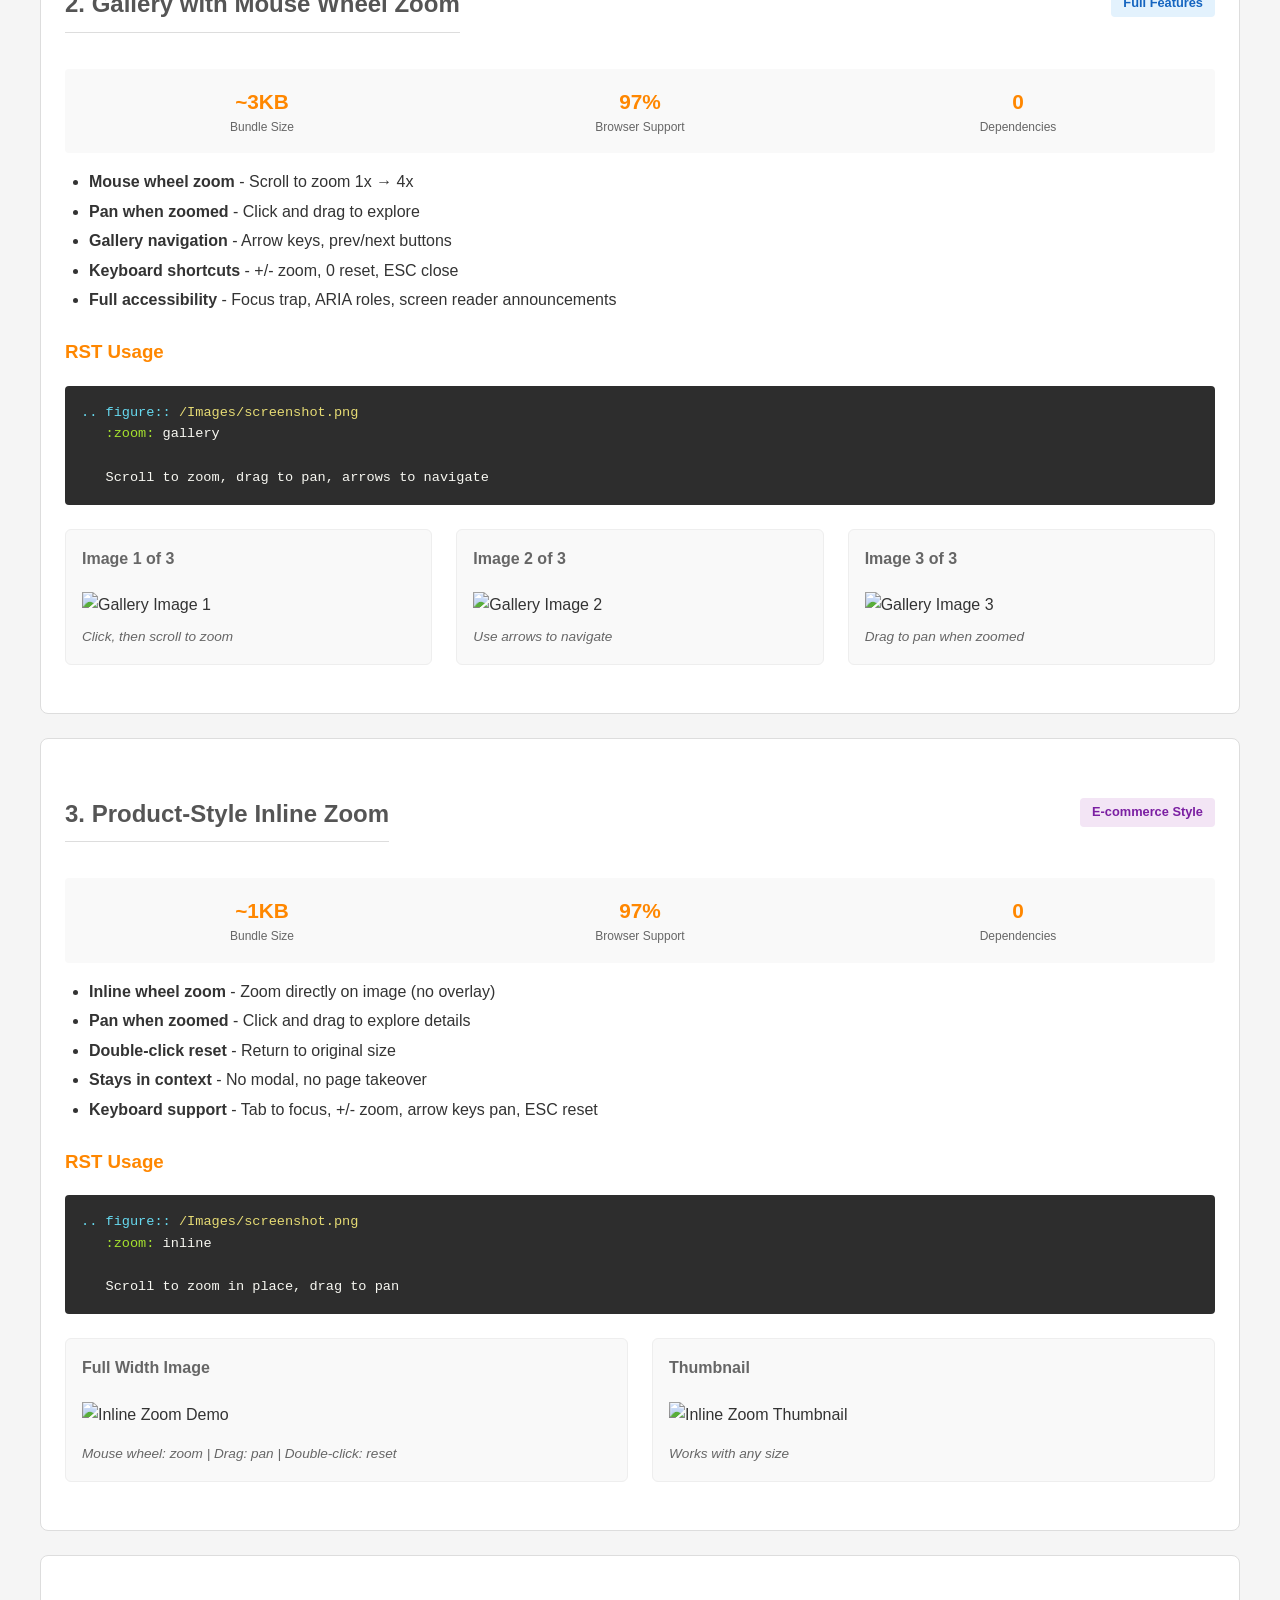
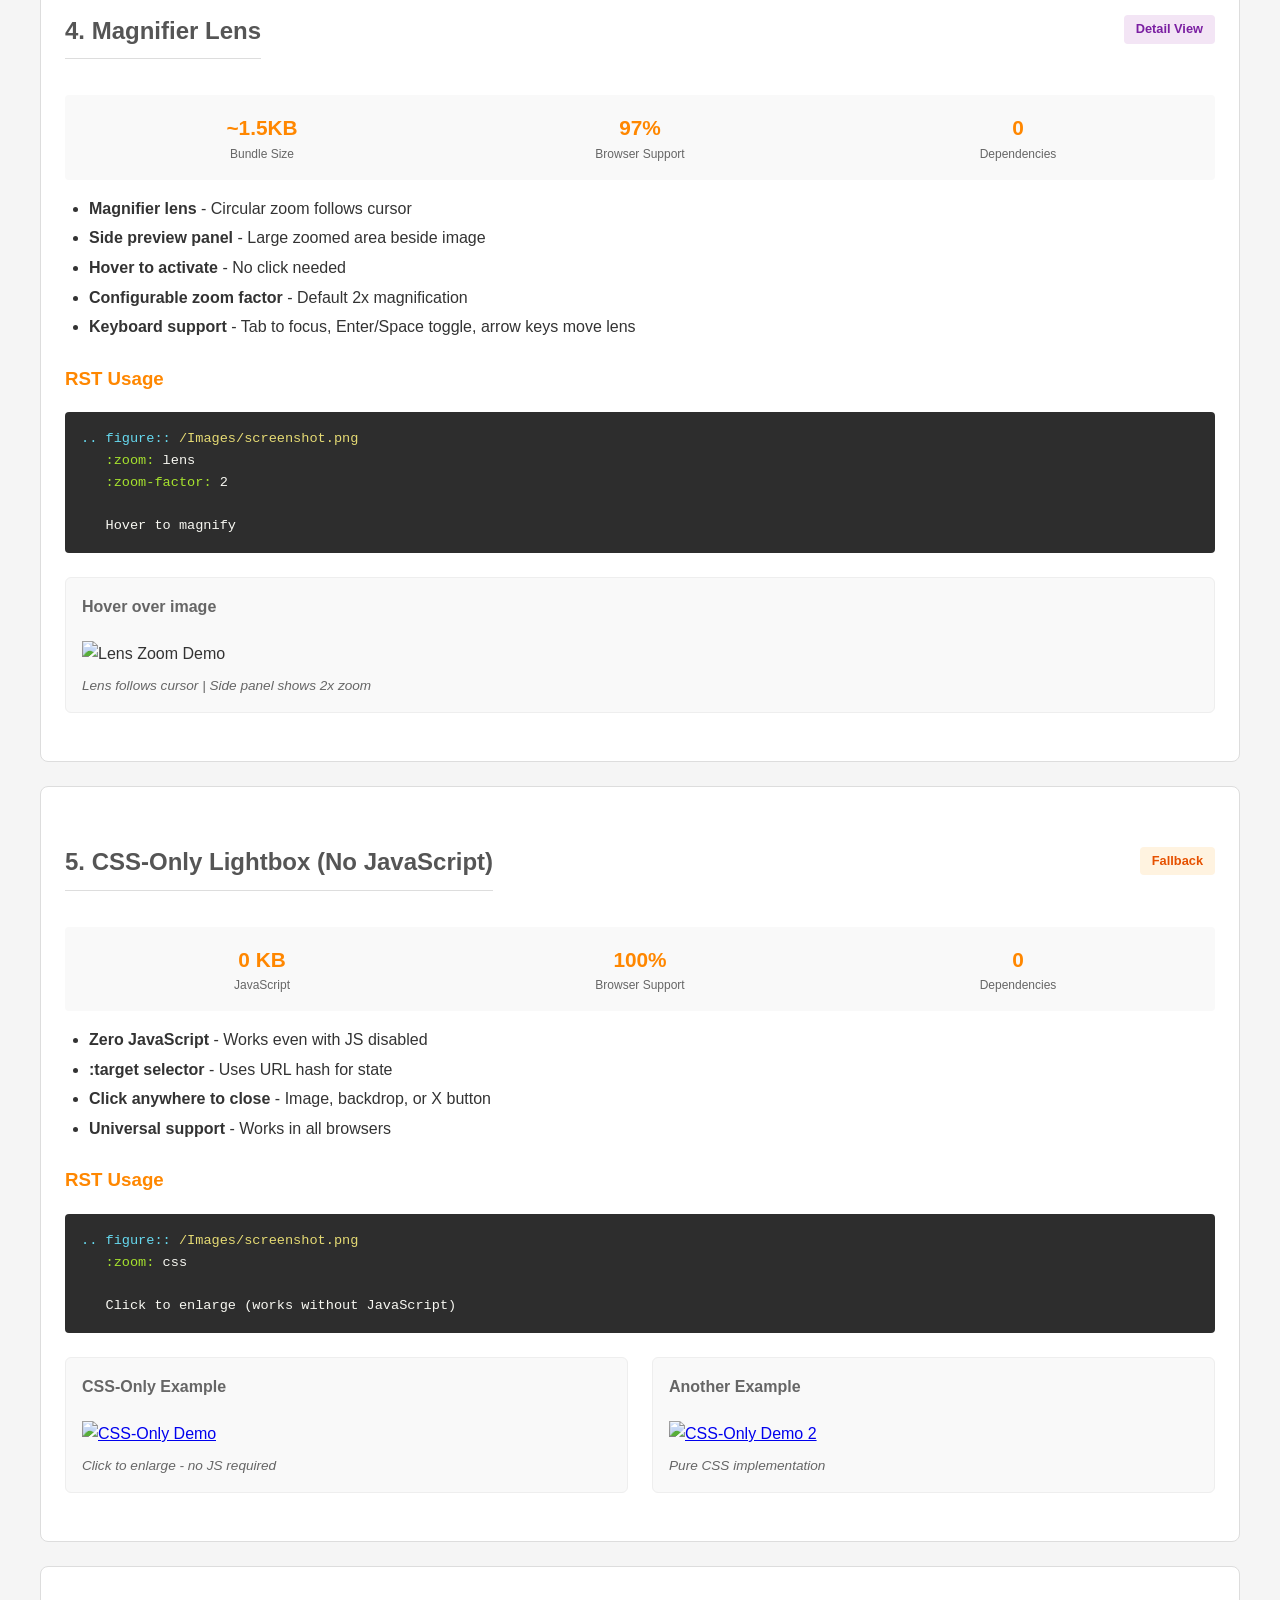
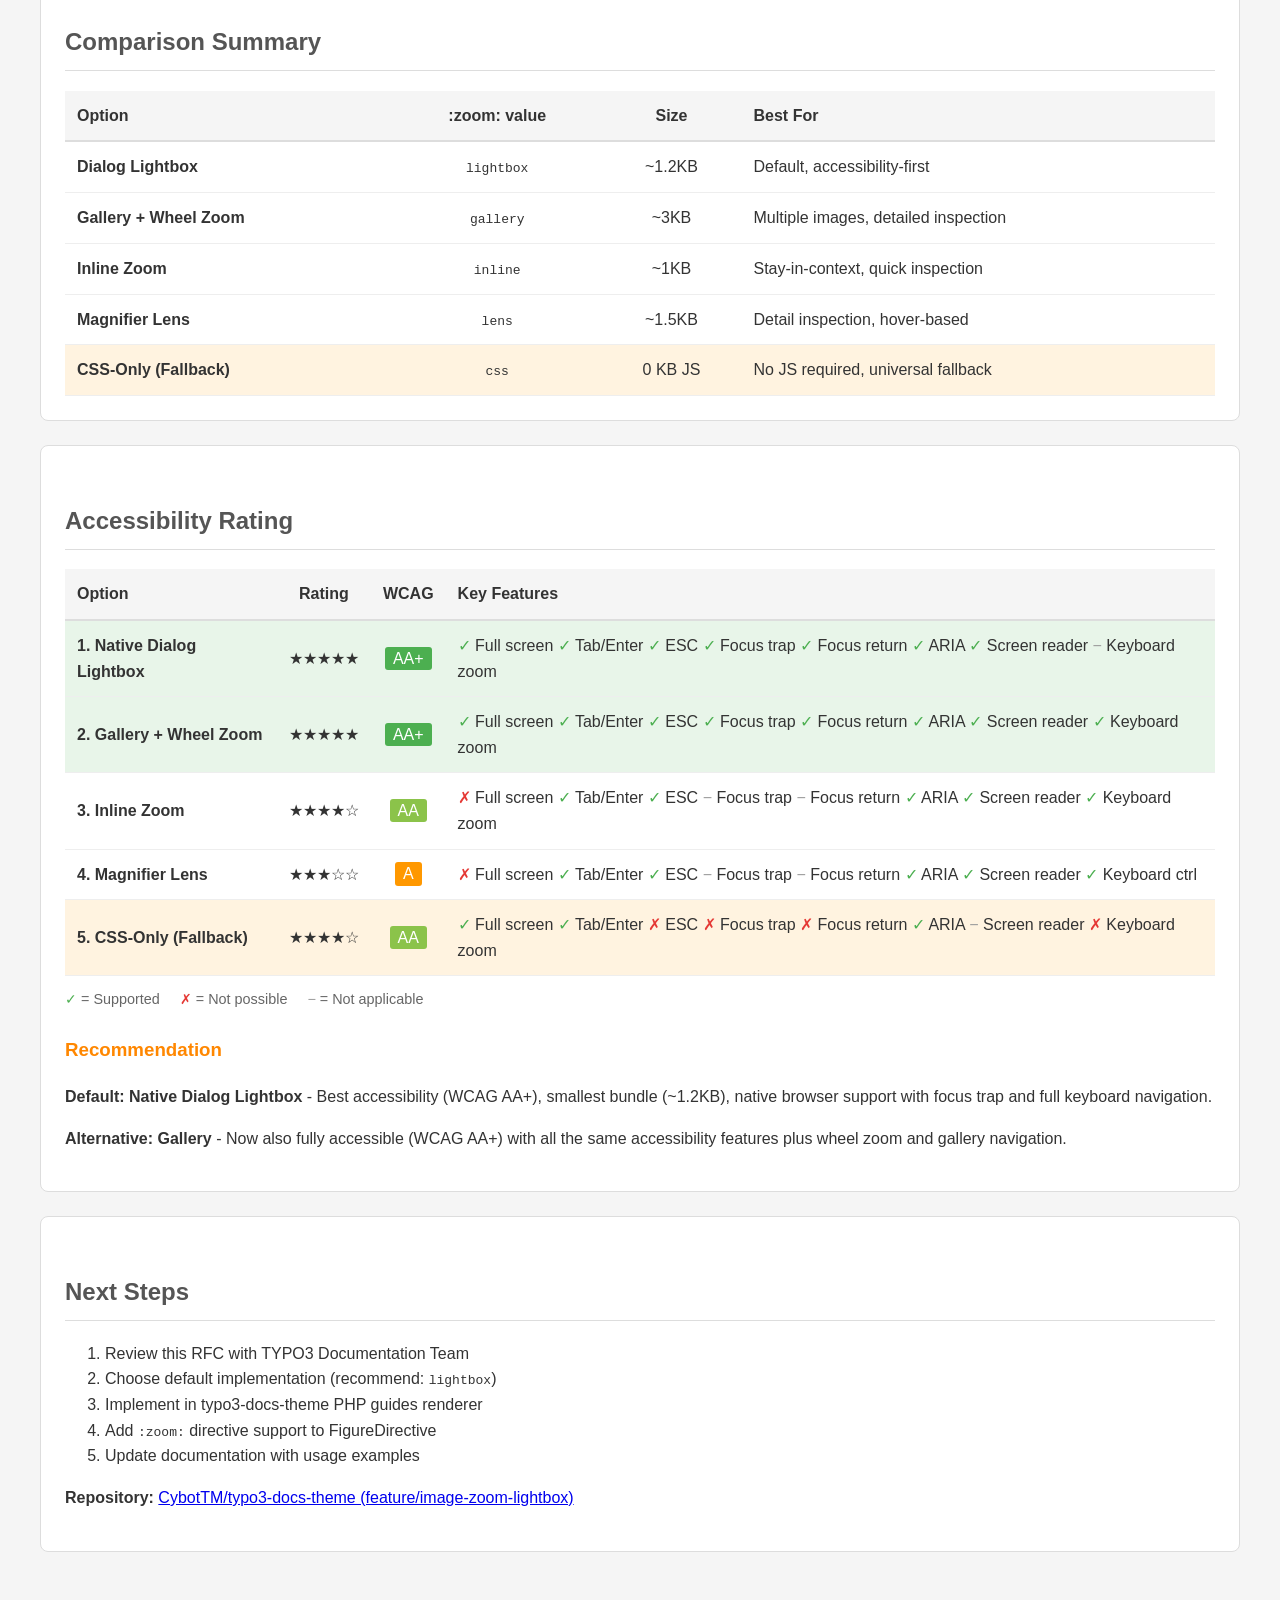
==== commit 1fbb0850: "Add 'Full screen' as key accessibility feature - Added Full screen as first feature to explain AA vs" ====
--- a/docs/index.html
+++ b/docs/index.html
@@ -474,6 +474,7 @@
                     <td style="padding: 0.75rem; text-align: center; border-bottom: 1px solid #eee;">★★★★★</td>
                     <td style="padding: 0.75rem; text-align: center; border-bottom: 1px solid #eee;"><span style="background: #4caf50; color: white; padding: 0.2rem 0.5rem; border-radius: 3px;">AA+</span></td>
                     <td style="padding: 0.75rem; border-bottom: 1px solid #eee;">
+                        <span style="color: #4caf50;">✓</span> Full screen
                         <span style="color: #4caf50;">✓</span> Tab/Enter
                         <span style="color: #4caf50;">✓</span> ESC
                         <span style="color: #4caf50;">✓</span> Focus trap
@@ -488,6 +489,7 @@
                     <td style="padding: 0.75rem; text-align: center; border-bottom: 1px solid #eee;">★★★★★</td>
                     <td style="padding: 0.75rem; text-align: center; border-bottom: 1px solid #eee;"><span style="background: #4caf50; color: white; padding: 0.2rem 0.5rem; border-radius: 3px;">AA+</span></td>
                     <td style="padding: 0.75rem; border-bottom: 1px solid #eee;">
+                        <span style="color: #4caf50;">✓</span> Full screen
                         <span style="color: #4caf50;">✓</span> Tab/Enter
                         <span style="color: #4caf50;">✓</span> ESC
                         <span style="color: #4caf50;">✓</span> Focus trap
@@ -502,6 +504,7 @@
                     <td style="padding: 0.75rem; text-align: center; border-bottom: 1px solid #eee;">★★★★☆</td>
                     <td style="padding: 0.75rem; text-align: center; border-bottom: 1px solid #eee;"><span style="background: #8bc34a; color: white; padding: 0.2rem 0.5rem; border-radius: 3px;">AA</span></td>
                     <td style="padding: 0.75rem; border-bottom: 1px solid #eee;">
+                        <span style="color: #e53935;">✗</span> Full screen
                         <span style="color: #4caf50;">✓</span> Tab/Enter
                         <span style="color: #4caf50;">✓</span> ESC
                         <span style="color: #9e9e9e;">−</span> Focus trap
@@ -516,6 +519,7 @@
                     <td style="padding: 0.75rem; text-align: center; border-bottom: 1px solid #eee;">★★★☆☆</td>
                     <td style="padding: 0.75rem; text-align: center; border-bottom: 1px solid #eee;"><span style="background: #ff9800; color: white; padding: 0.2rem 0.5rem; border-radius: 3px;">A</span></td>
                     <td style="padding: 0.75rem; border-bottom: 1px solid #eee;">
+                        <span style="color: #e53935;">✗</span> Full screen
                         <span style="color: #4caf50;">✓</span> Tab/Enter
                         <span style="color: #4caf50;">✓</span> ESC
                         <span style="color: #9e9e9e;">−</span> Focus trap
@@ -530,6 +534,7 @@
                     <td style="padding: 0.75rem; text-align: center; border-bottom: 1px solid #eee;">★★★★☆</td>
                     <td style="padding: 0.75rem; text-align: center; border-bottom: 1px solid #eee;"><span style="background: #8bc34a; color: white; padding: 0.2rem 0.5rem; border-radius: 3px;">AA</span></td>
                     <td style="padding: 0.75rem; border-bottom: 1px solid #eee;">
+                        <span style="color: #4caf50;">✓</span> Full screen
                         <span style="color: #4caf50;">✓</span> Tab/Enter
                         <span style="color: #e53935;">✗</span> ESC
                         <span style="color: #e53935;">✗</span> Focus trap
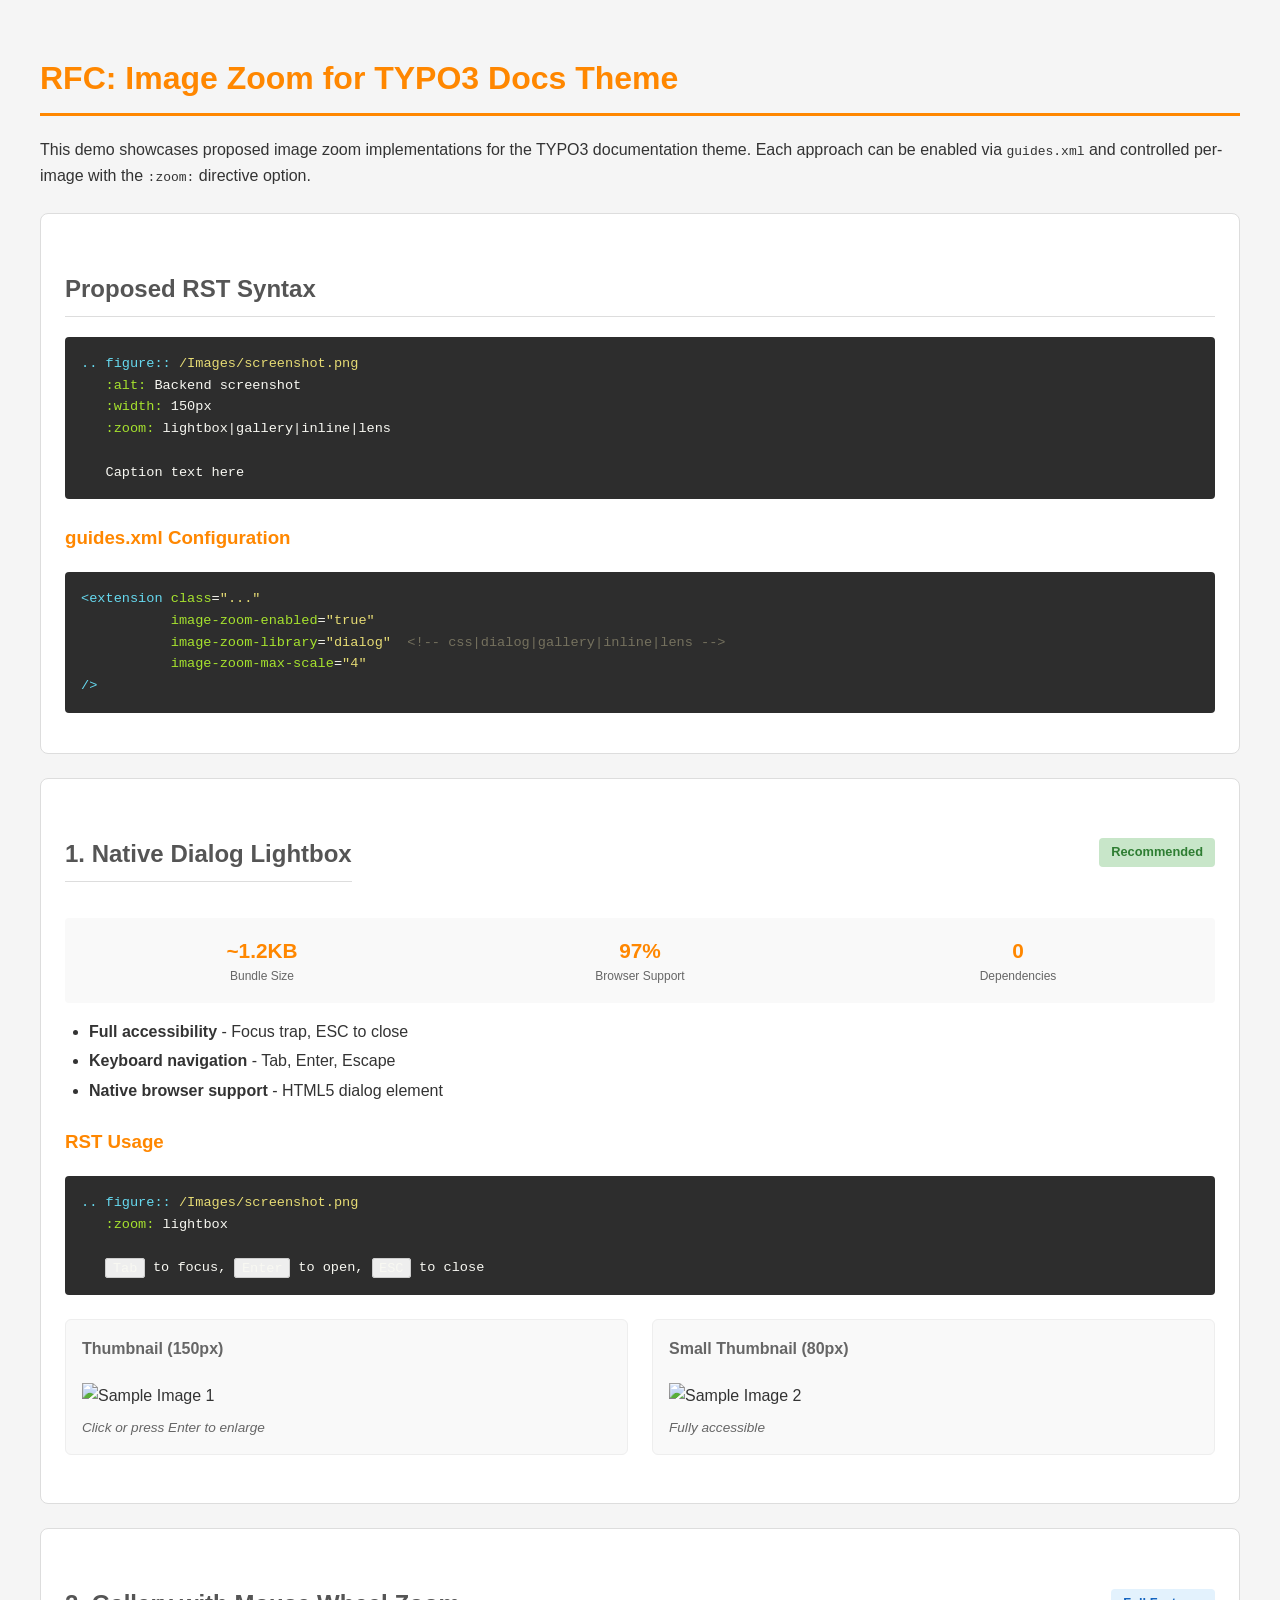
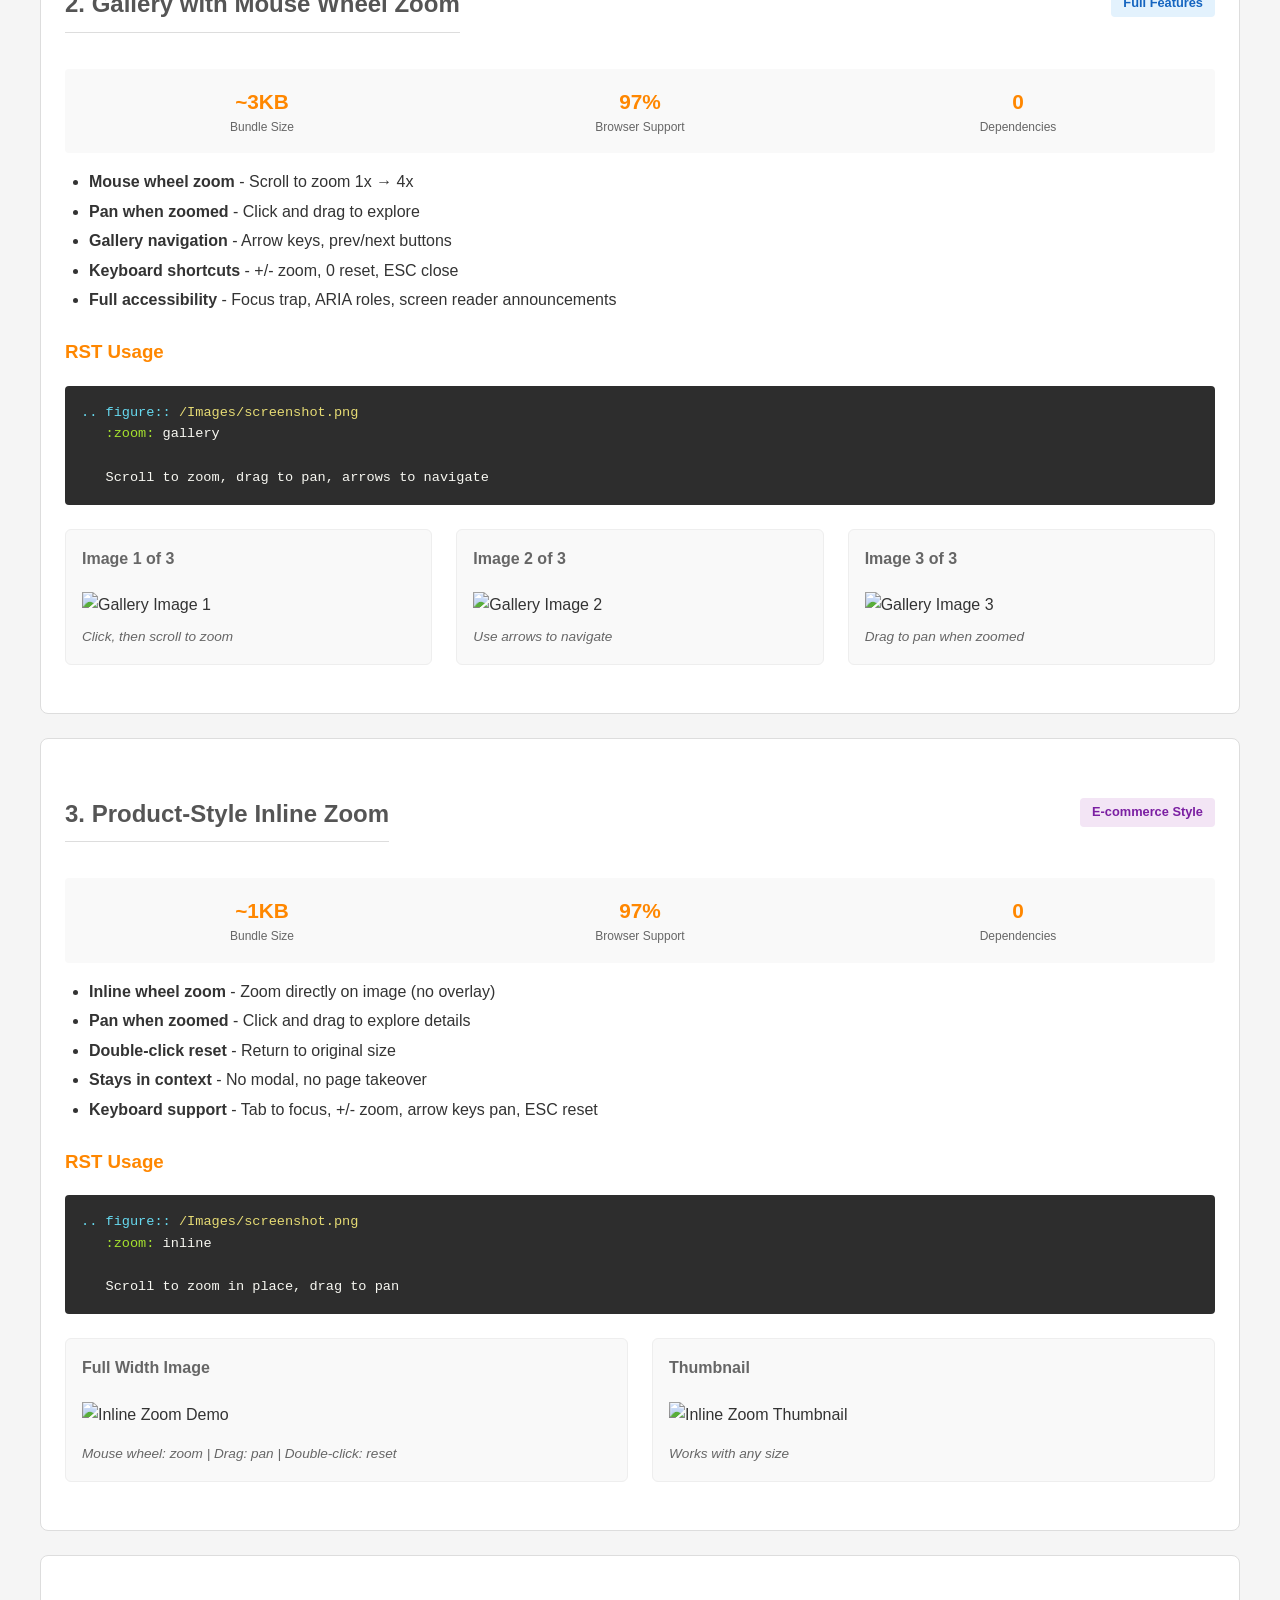
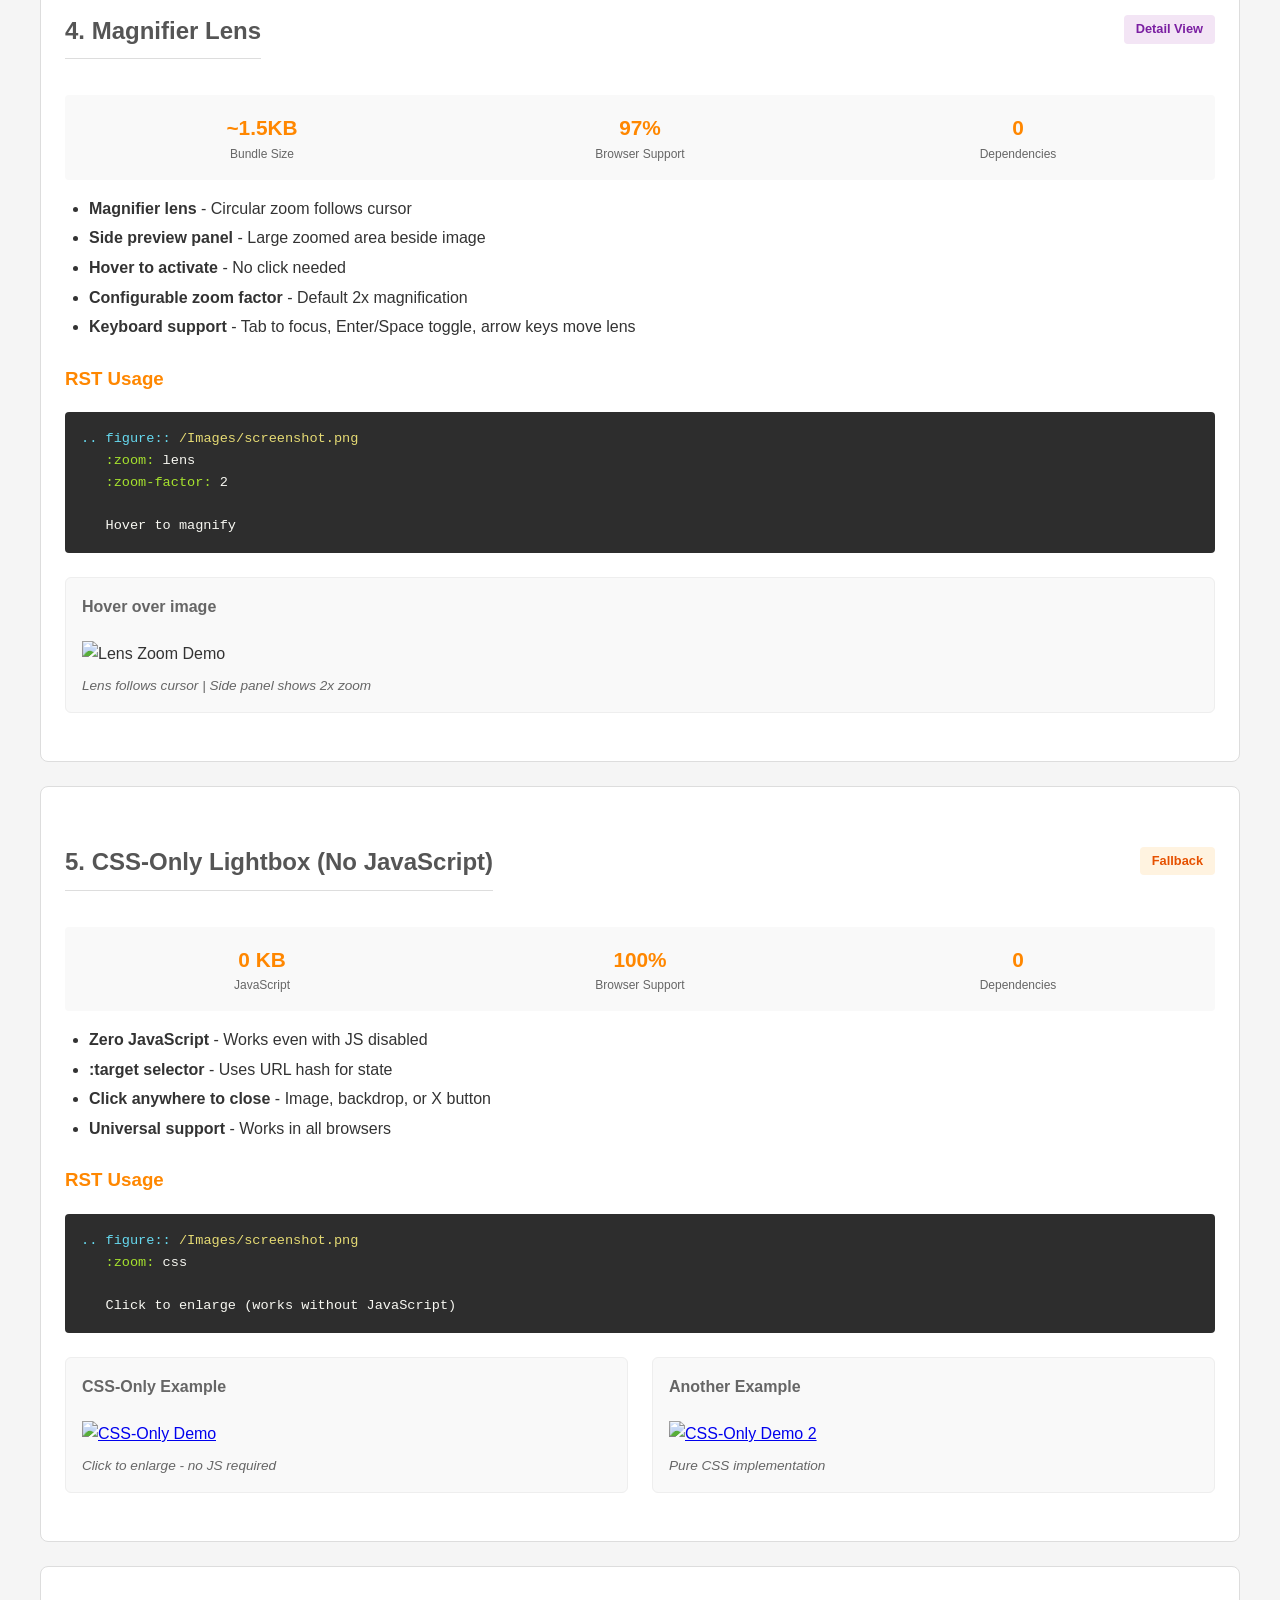
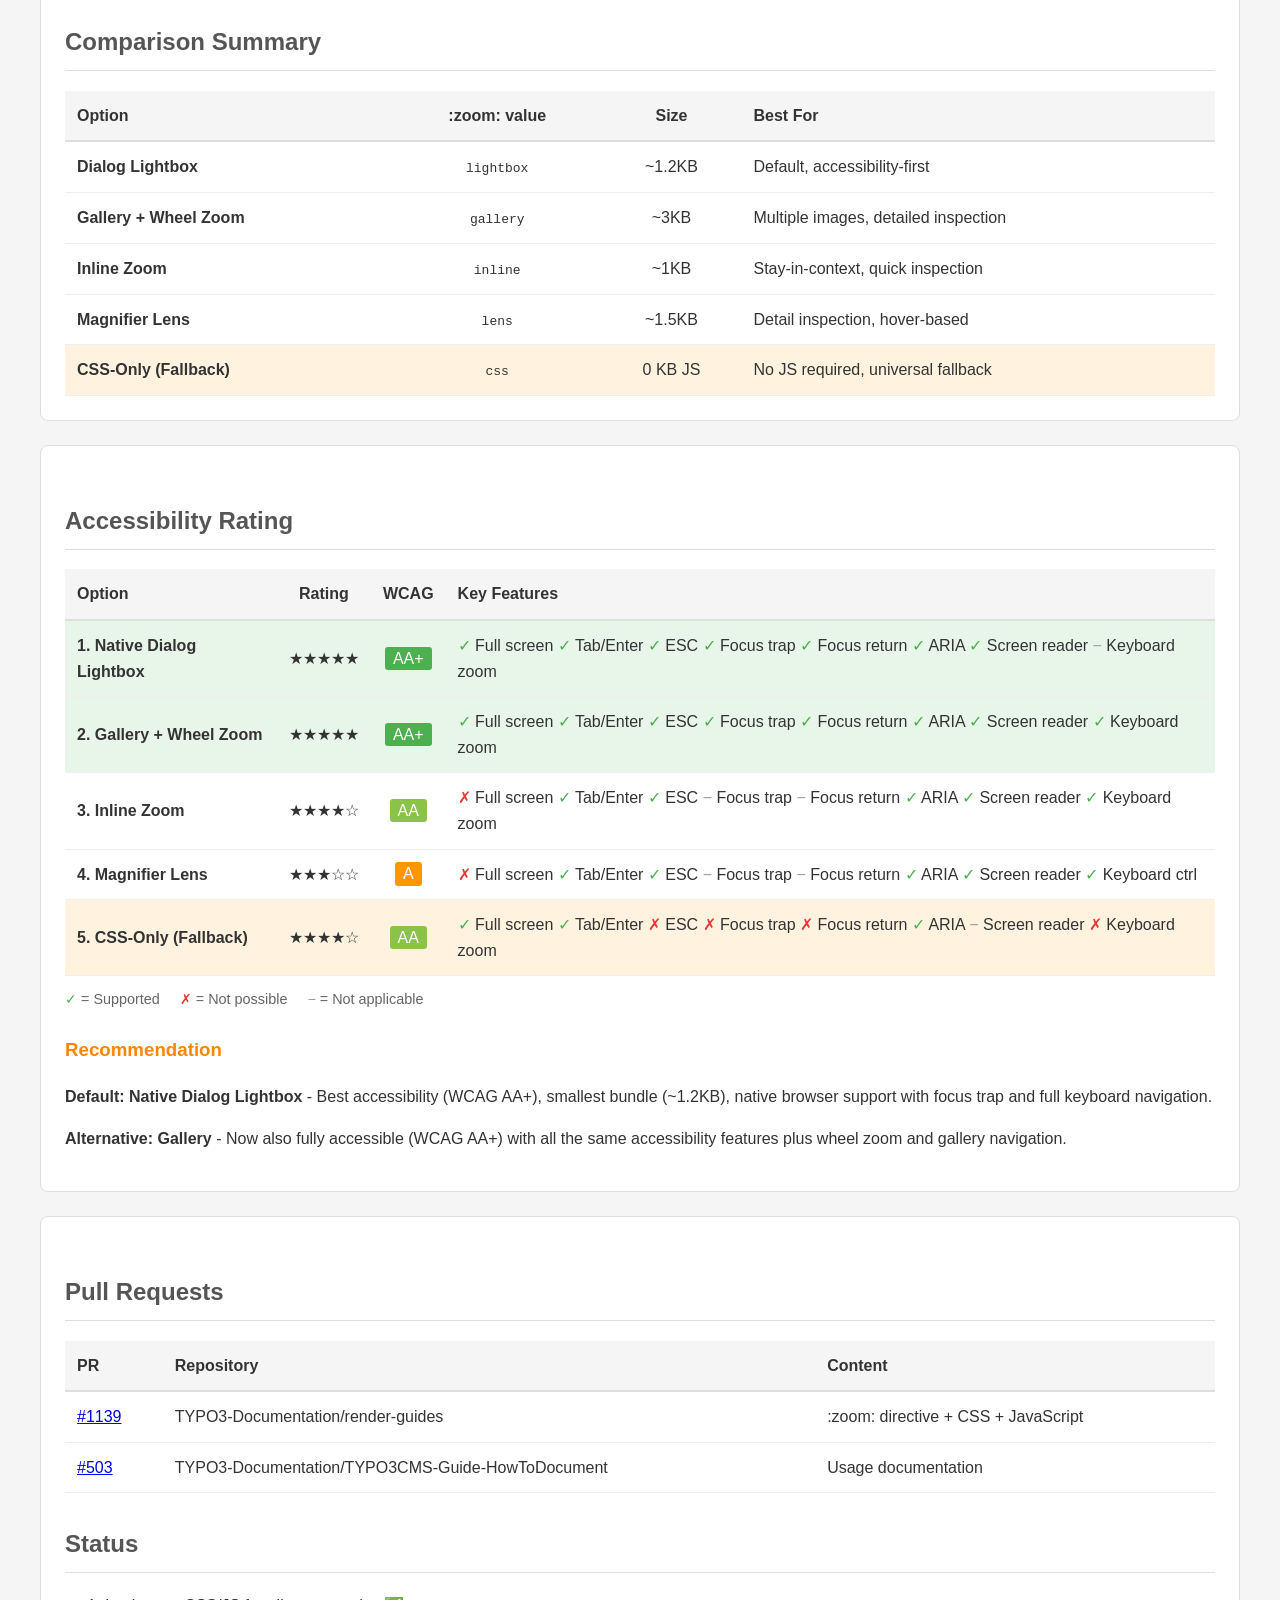
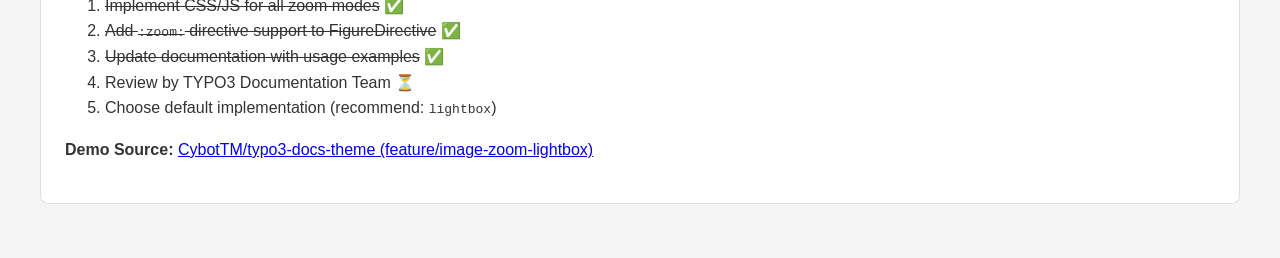
==== commit 7bf2c69f: "Add PR links and update status on demo page - Added table with links to PR #1139 (render-guides) and" ====
--- a/docs/index.html
+++ b/docs/index.html
@@ -558,16 +558,39 @@
     </div>
 
     <div class="implementation">
-        <h2>Next Steps</h2>
+        <h2>Pull Requests</h2>
+        <table style="width: 100%; border-collapse: collapse; margin-bottom: 1rem;">
+            <thead>
+                <tr style="background: #f5f5f5;">
+                    <th style="padding: 0.75rem; text-align: left; border-bottom: 2px solid #ddd;">PR</th>
+                    <th style="padding: 0.75rem; text-align: left; border-bottom: 2px solid #ddd;">Repository</th>
+                    <th style="padding: 0.75rem; text-align: left; border-bottom: 2px solid #ddd;">Content</th>
+                </tr>
+            </thead>
+            <tbody>
+                <tr>
+                    <td style="padding: 0.75rem; border-bottom: 1px solid #eee;"><a href="https://github.com/TYPO3-Documentation/render-guides/pull/1139">#1139</a></td>
+                    <td style="padding: 0.75rem; border-bottom: 1px solid #eee;">TYPO3-Documentation/render-guides</td>
+                    <td style="padding: 0.75rem; border-bottom: 1px solid #eee;">:zoom: directive + CSS + JavaScript</td>
+                </tr>
+                <tr>
+                    <td style="padding: 0.75rem; border-bottom: 1px solid #eee;"><a href="https://github.com/TYPO3-Documentation/TYPO3CMS-Guide-HowToDocument/pull/503">#503</a></td>
+                    <td style="padding: 0.75rem; border-bottom: 1px solid #eee;">TYPO3-Documentation/TYPO3CMS-Guide-HowToDocument</td>
+                    <td style="padding: 0.75rem; border-bottom: 1px solid #eee;">Usage documentation</td>
+                </tr>
+            </tbody>
+        </table>
+
+        <h2>Status</h2>
         <ol>
-            <li>Review this RFC with TYPO3 Documentation Team</li>
+            <li><s>Implement CSS/JS for all zoom modes</s> ✅</li>
+            <li><s>Add <code>:zoom:</code> directive support to FigureDirective</s> ✅</li>
+            <li><s>Update documentation with usage examples</s> ✅</li>
+            <li>Review by TYPO3 Documentation Team ⏳</li>
             <li>Choose default implementation (recommend: <code>lightbox</code>)</li>
-            <li>Implement in typo3-docs-theme PHP guides renderer</li>
-            <li>Add <code>:zoom:</code> directive support to FigureDirective</li>
-            <li>Update documentation with usage examples</li>
         </ol>
 
-        <p><strong>Repository:</strong> <a href="https://github.com/CybotTM/typo3-docs-theme/tree/feature/image-zoom-lightbox">CybotTM/typo3-docs-theme (feature/image-zoom-lightbox)</a></p>
+        <p><strong>Demo Source:</strong> <a href="https://github.com/CybotTM/typo3-docs-theme/tree/feature/image-zoom-lightbox">CybotTM/typo3-docs-theme (feature/image-zoom-lightbox)</a></p>
     </div>
 
     <link rel="stylesheet" href="image-zoom.css">
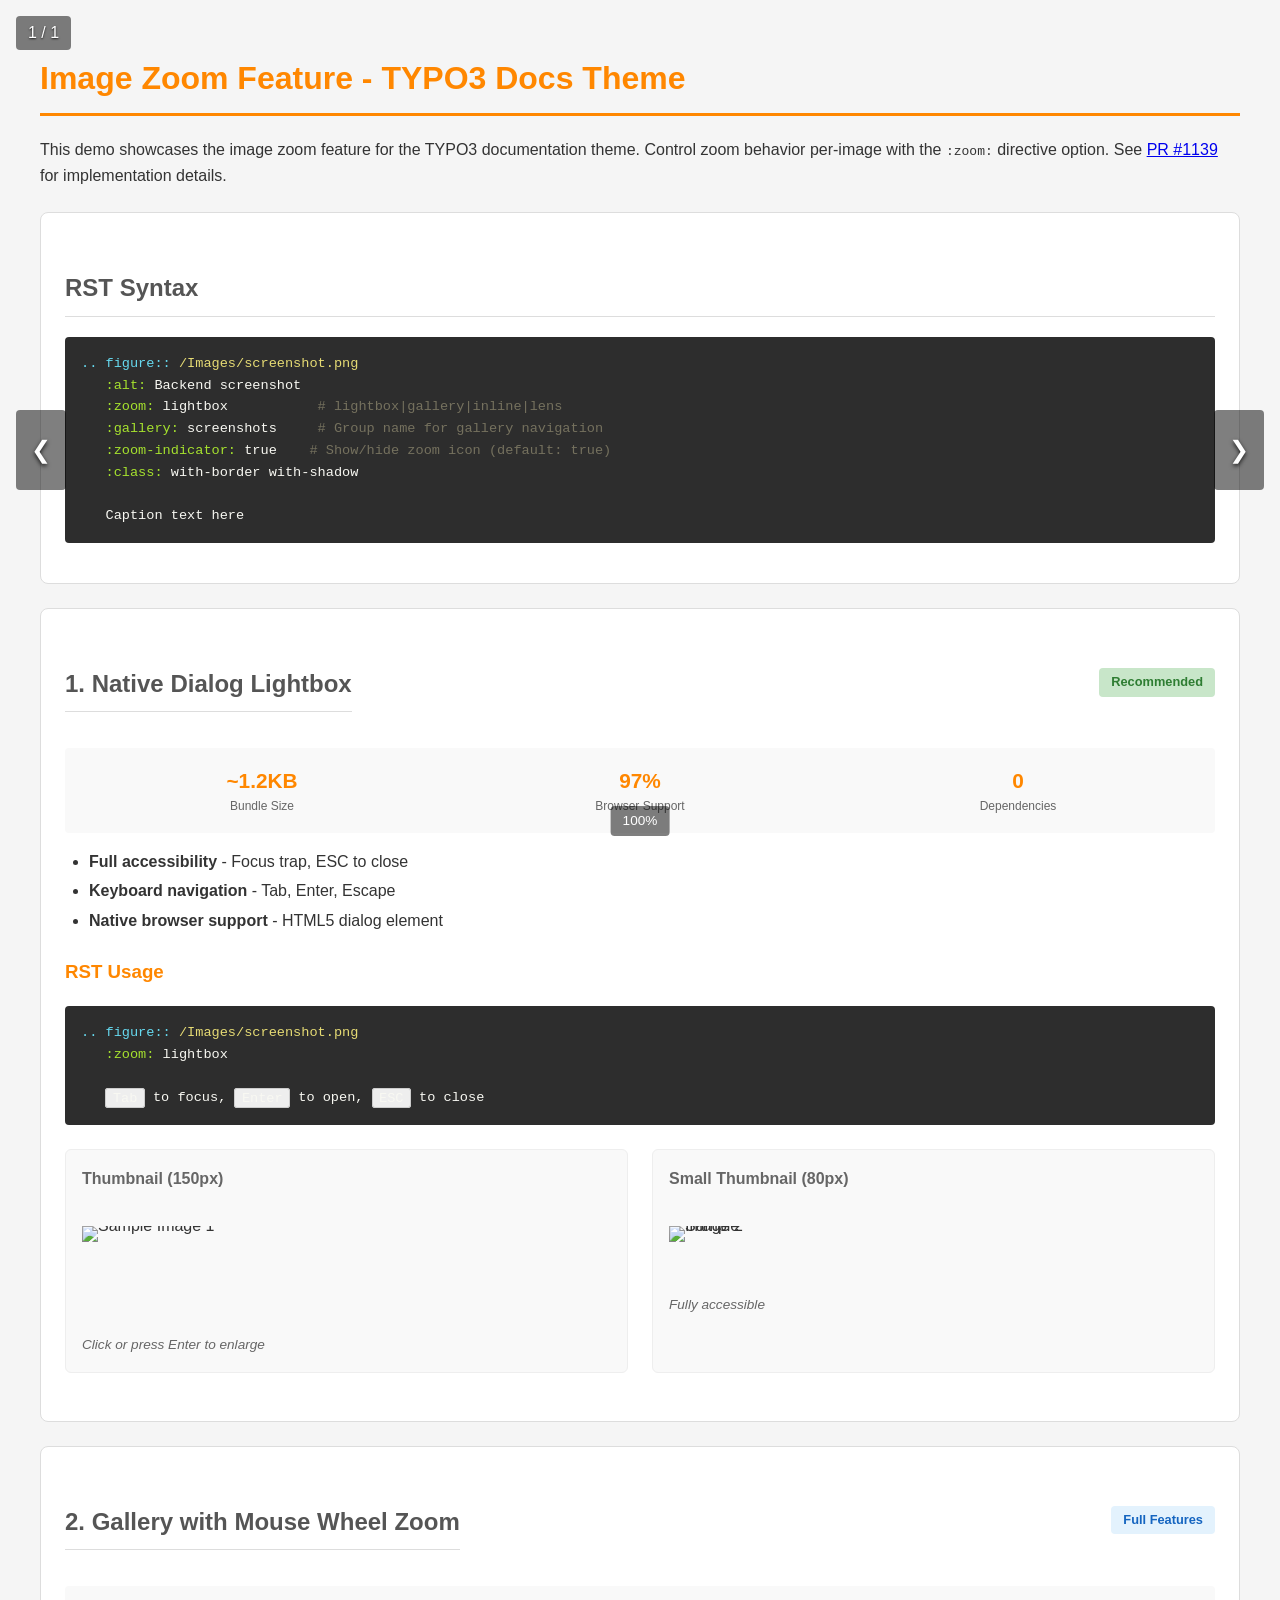
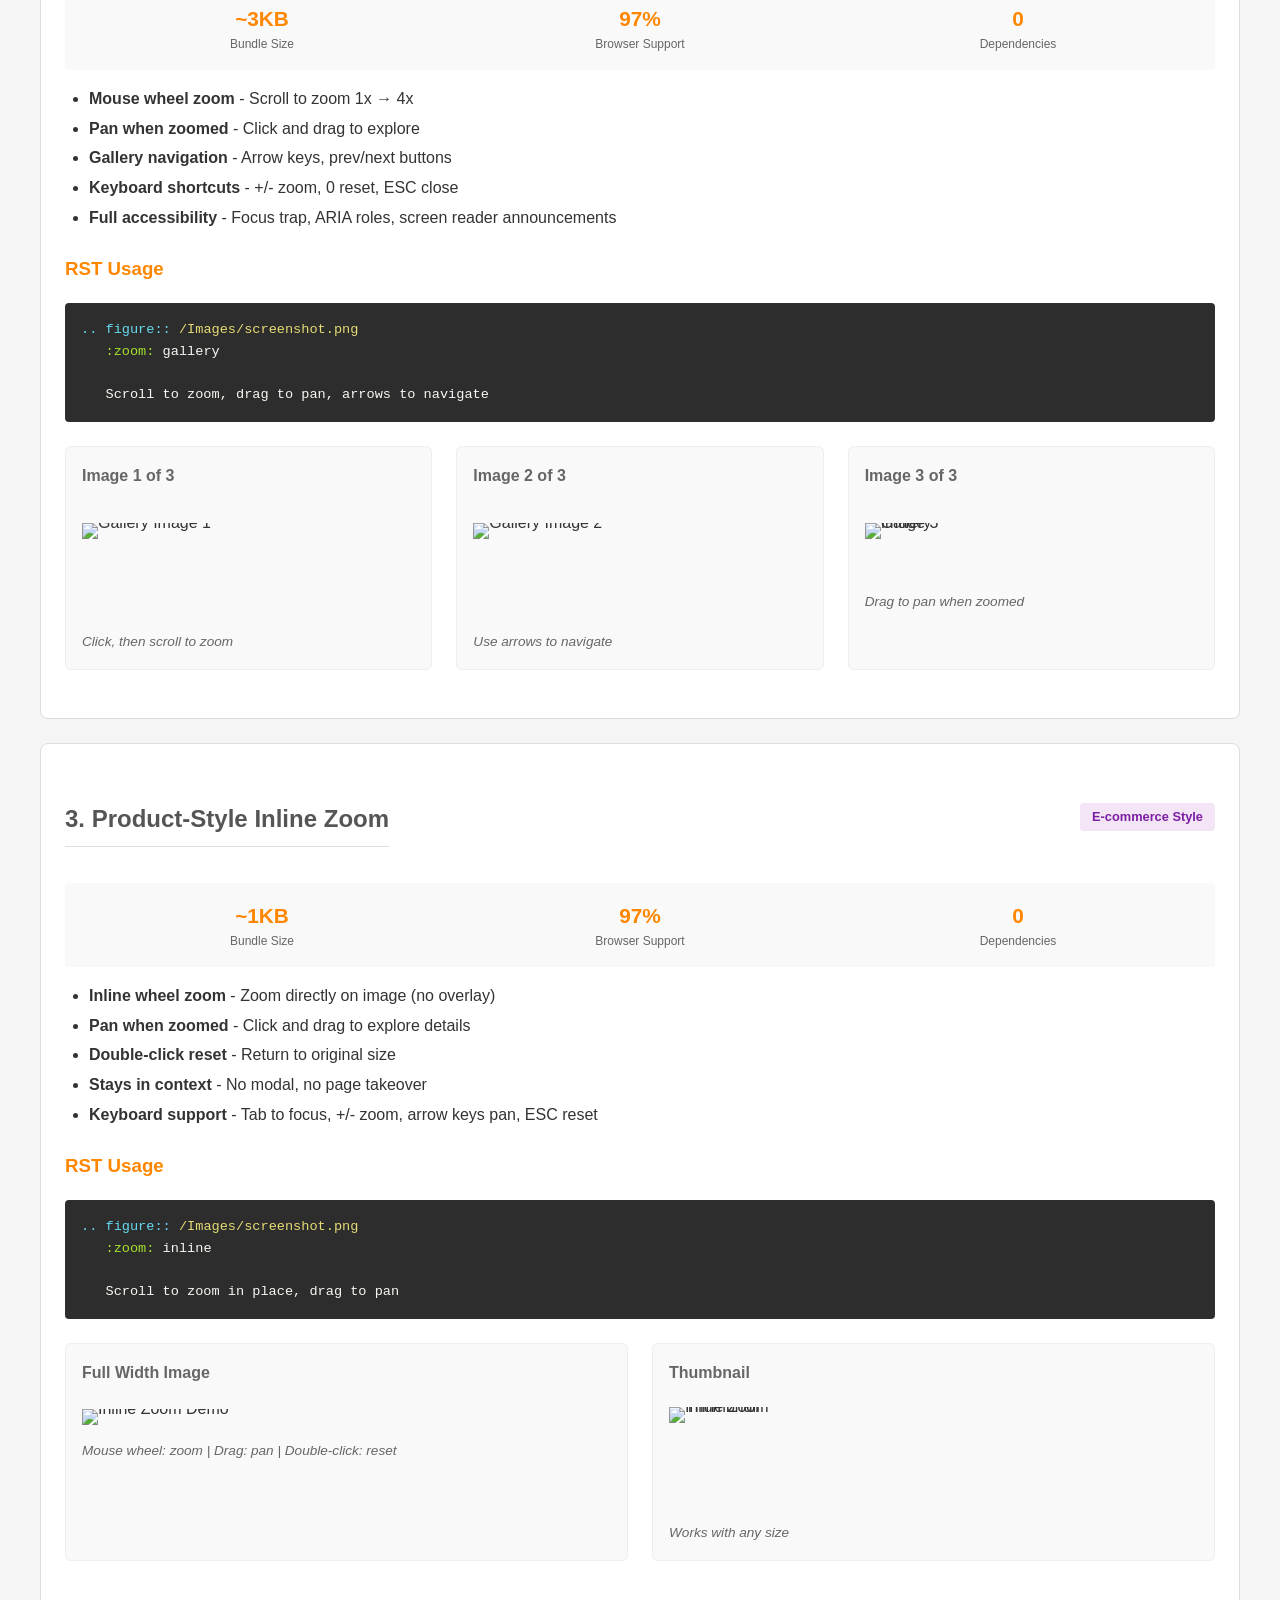
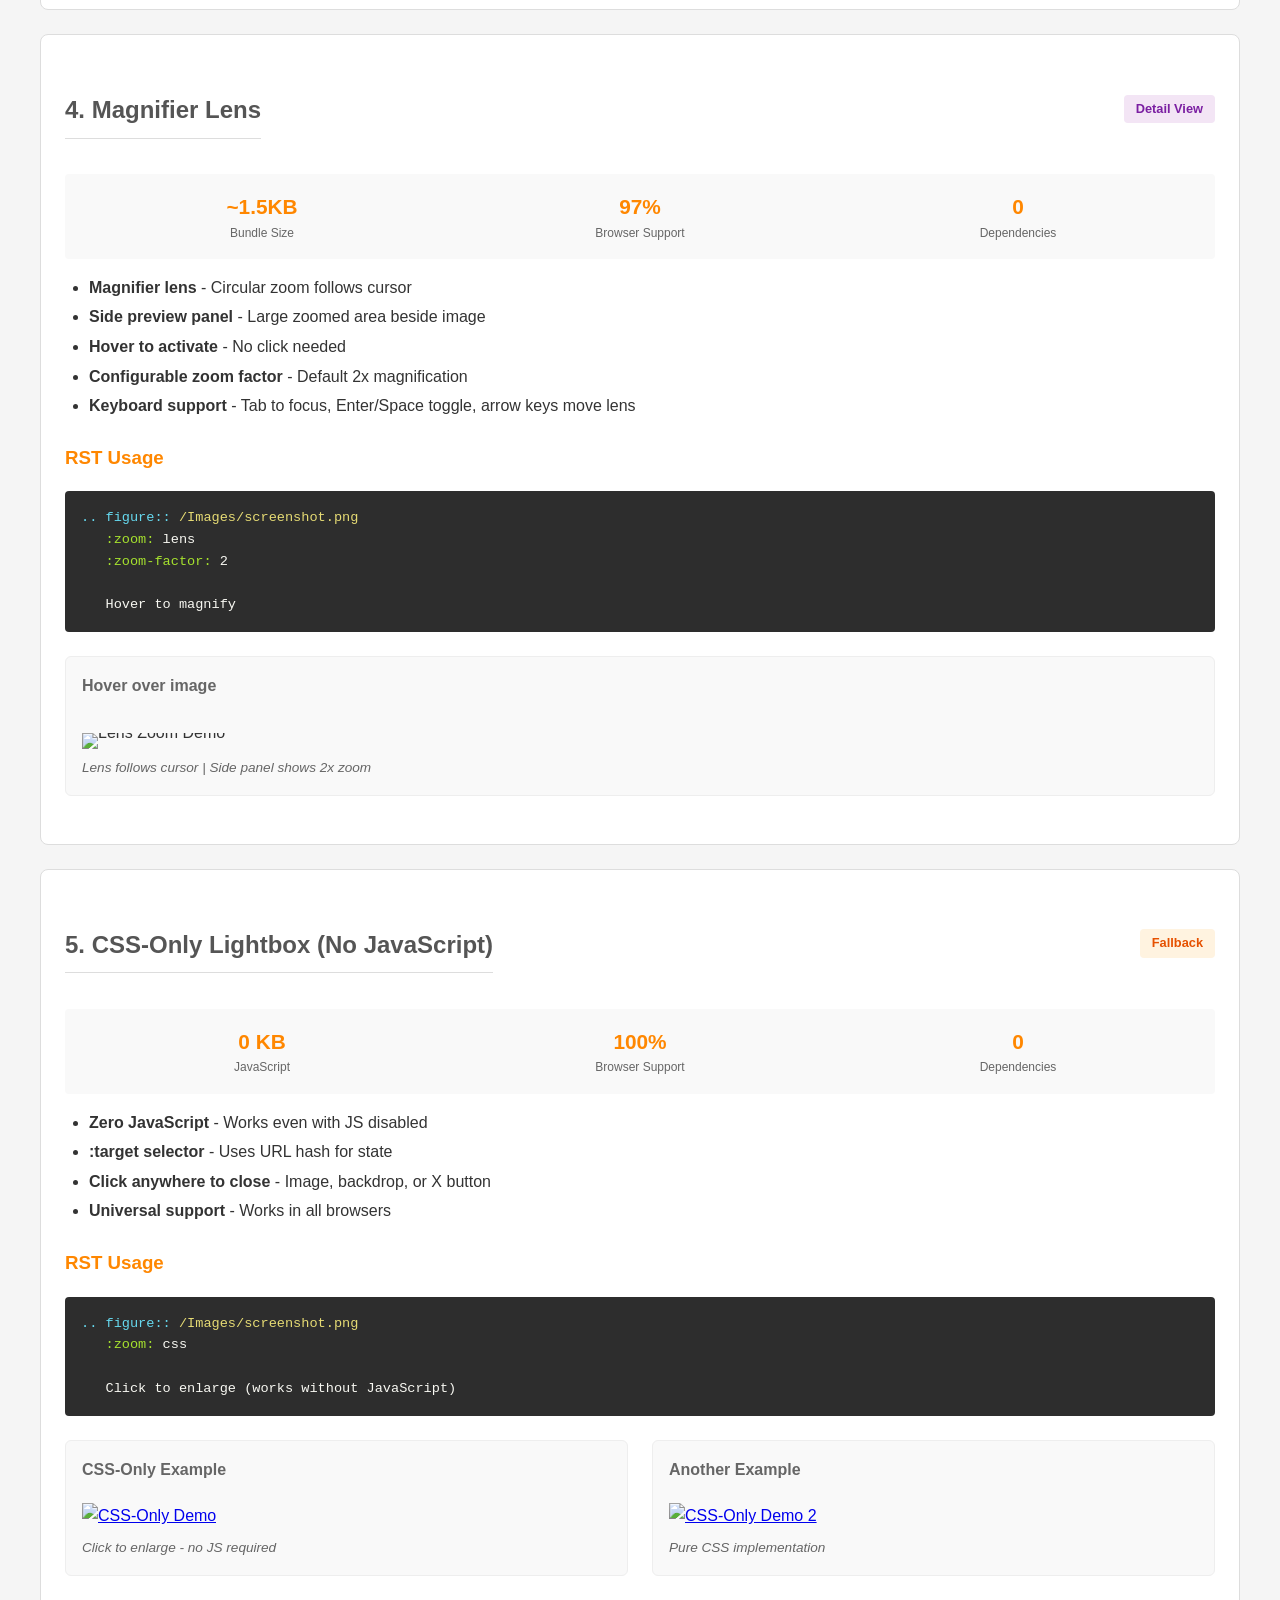
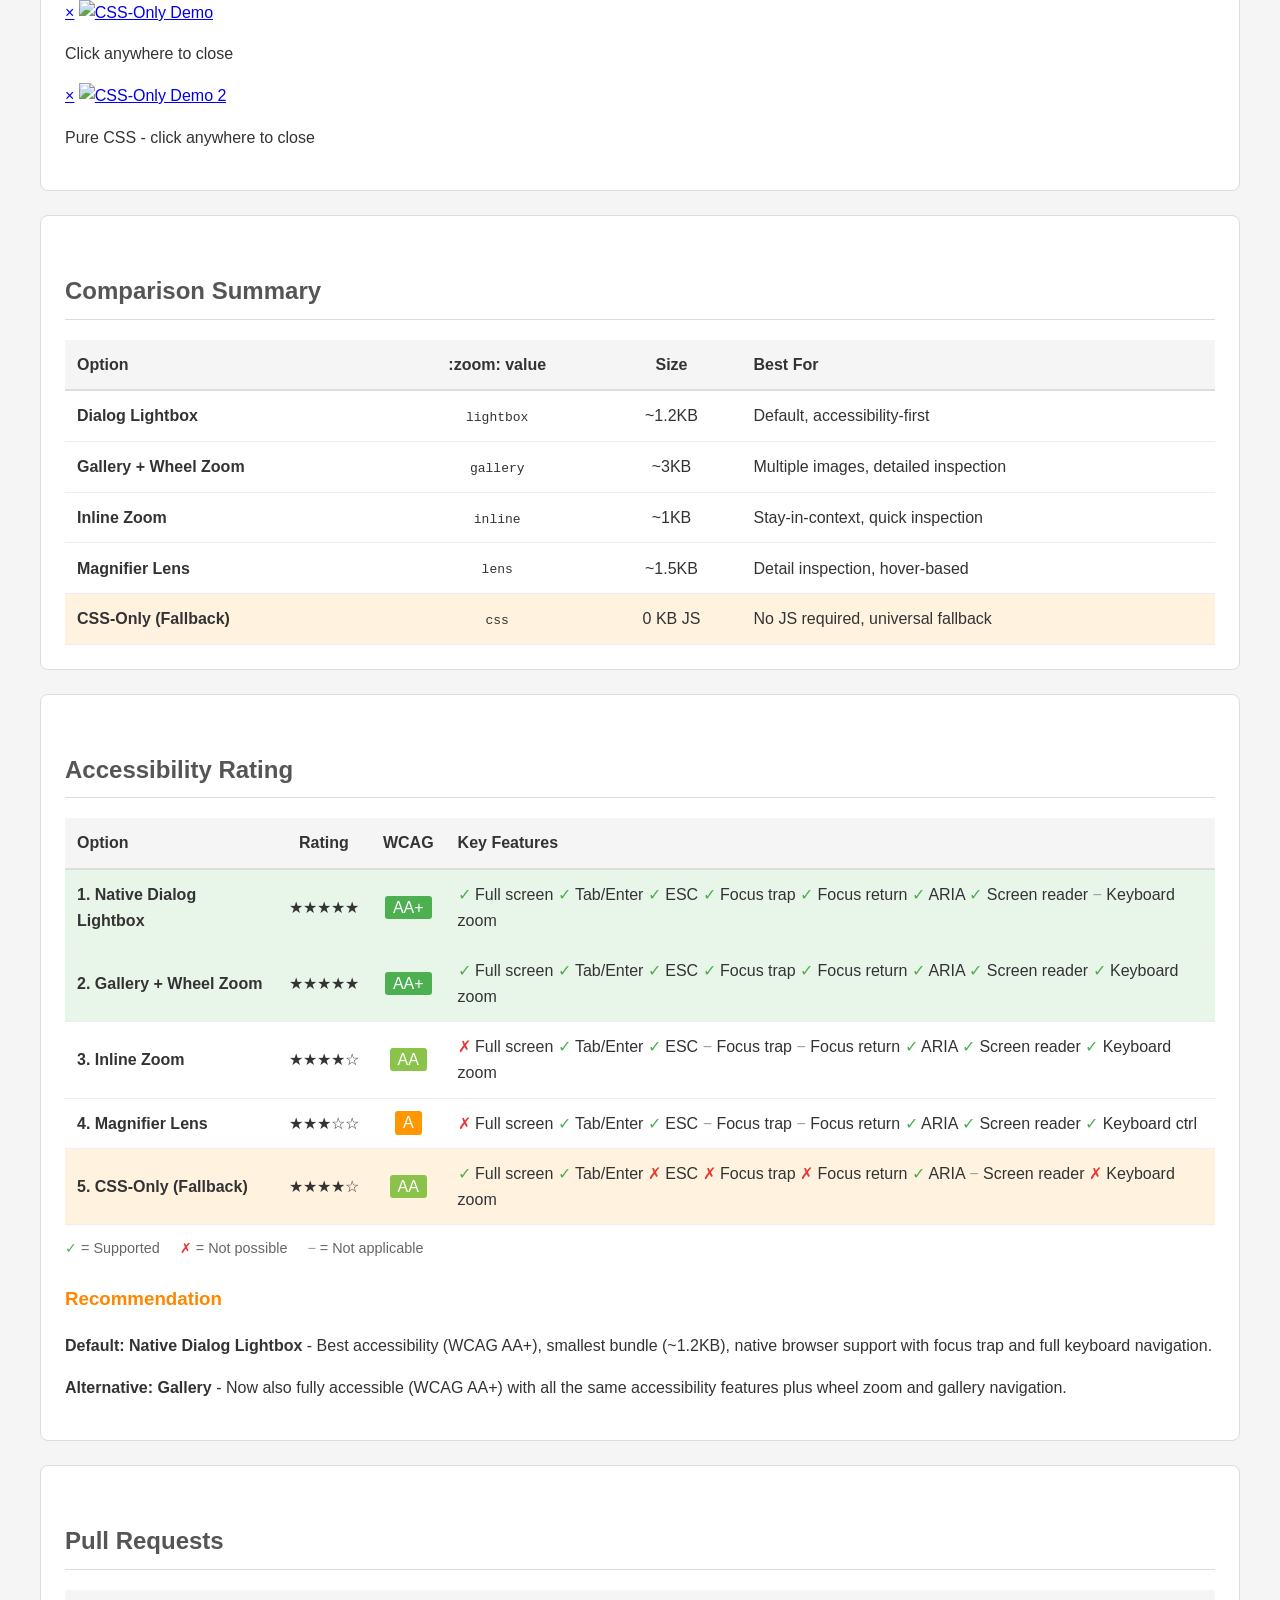
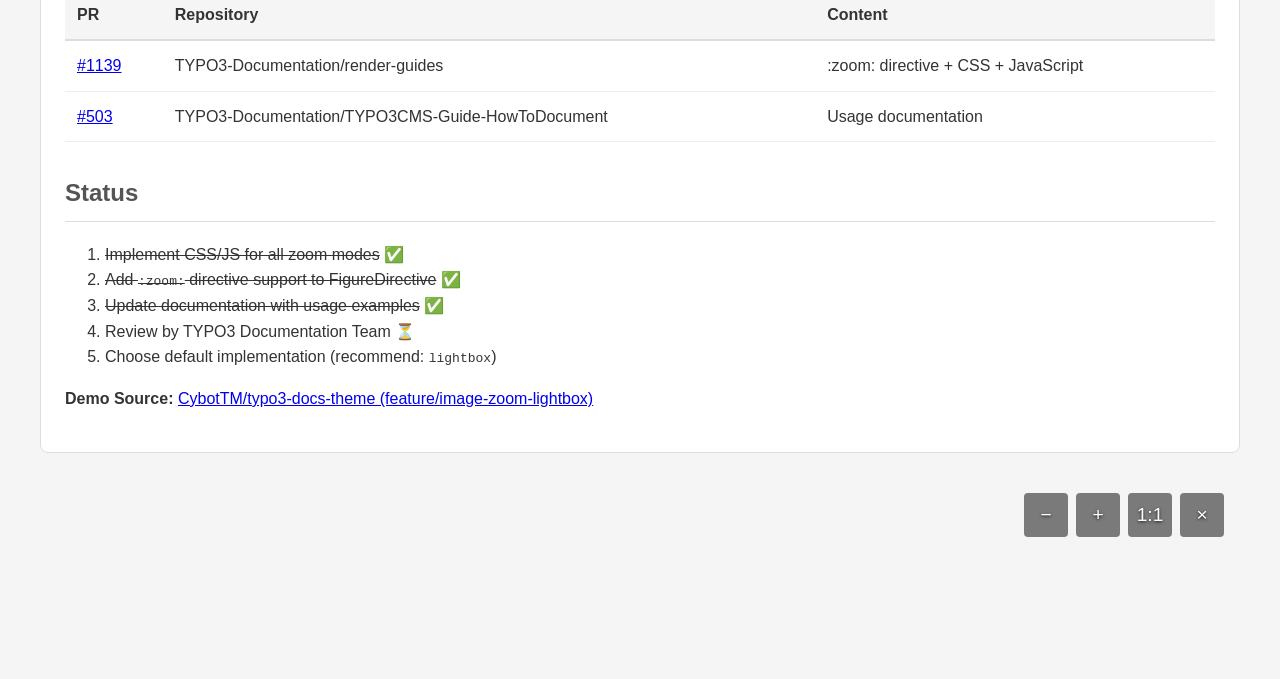
==== commit 344528ac: "chore: update demo with latest zoom JS/CSS and syntax docs" ====
--- a/docs/index.html
+++ b/docs/index.html
@@ -125,26 +125,22 @@
     </style>
 </head>
 <body>
-    <h1>RFC: Image Zoom for TYPO3 Docs Theme</h1>
-
-    <p>This demo showcases proposed image zoom implementations for the TYPO3 documentation theme.
-    Each approach can be enabled via <code>guides.xml</code> and controlled per-image with the <code>:zoom:</code> directive option.</p>
-
-    <div class="implementation">
-        <h2>Proposed RST Syntax</h2>
+    <h1>Image Zoom Feature - TYPO3 Docs Theme</h1>
+
+    <p>This demo showcases the image zoom feature for the TYPO3 documentation theme.
+    Control zoom behavior per-image with the <code>:zoom:</code> directive option.
+    See <a href="https://github.com/TYPO3-Documentation/render-guides/pull/1139">PR #1139</a> for implementation details.</p>
+
+    <div class="implementation">
+        <h2>RST Syntax</h2>
         <pre class="rst-syntax"><span class="keyword">.. figure::</span> <span class="string">/Images/screenshot.png</span>
    <span class="option">:alt:</span> Backend screenshot
-   <span class="option">:width:</span> 150px
-   <span class="option">:zoom:</span> lightbox|gallery|inline|lens
+   <span class="option">:zoom:</span> lightbox           <span class="comment"># lightbox|gallery|inline|lens</span>
+   <span class="option">:gallery:</span> screenshots     <span class="comment"># Group name for gallery navigation</span>
+   <span class="option">:zoom-indicator:</span> true    <span class="comment"># Show/hide zoom icon (default: true)</span>
+   <span class="option">:class:</span> with-border with-shadow
 
    Caption text here</pre>
-
-        <h3>guides.xml Configuration</h3>
-        <pre class="rst-syntax"><span class="keyword">&lt;extension</span> <span class="option">class</span>=<span class="string">"..."</span>
-           <span class="option">image-zoom-enabled</span>=<span class="string">"true"</span>
-           <span class="option">image-zoom-library</span>=<span class="string">"dialog"</span>  <span class="comment">&lt;!-- css|dialog|gallery|inline|lens --&gt;</span>
-           <span class="option">image-zoom-max-scale</span>=<span class="string">"4"</span>
-<span class="keyword">/&gt;</span></pre>
     </div>
 
     <!-- LIGHTBOX (Dialog) -->
--- a/docs/image-zoom.css
+++ b/docs/image-zoom.css
@@ -1,61 +1,150 @@
-/* Image Zoom Component - Compiled CSS for Demo */
-
-/* Thumbnail Styles */
-.thumbnail { width: 150px; height: 100px; object-fit: cover; cursor: zoom-in; }
-.thumbnail-small { width: 80px; height: 60px; object-fit: cover; cursor: zoom-in; }
-
-/* Lightbox Trigger */
-.lightbox-trigger {
-    cursor: zoom-in;
-    transition: opacity 0.2s ease, transform 0.2s ease;
-}
-.lightbox-trigger:hover { opacity: 0.9; transform: scale(1.02); }
-.lightbox-trigger:focus-visible { outline: 3px solid #ff8700; outline-offset: 2px; }
-
-/* Native Dialog Lightbox */
+// =============================================================================
+// Image Zoom Component
+// =============================================================================
+// Provides multiple zoom modes for figures and images:
+// - lightbox: Click to open full-size in overlay (CSS-only fallback + dialog)
+// - gallery: Click to open with wheel zoom and gallery navigation
+// - inline: Wheel zoom directly on image
+// - lens: Magnifier lens follows cursor
+
+// -----------------------------------------------------------------------------
+// Base Figure Styles for Zoom
+// -----------------------------------------------------------------------------
+figure.zoom-enabled {
+    position: relative;
+    display: inline-block;
+
+    img {
+        cursor: zoom-in;
+        transition: transform 0.2s ease, box-shadow 0.2s ease;
+    }
+
+    &:hover img {
+        transform: scale(1.02);
+        box-shadow: 0 4px 15px rgba(0, 0, 0, 0.1);
+    }
+}
+
+// -----------------------------------------------------------------------------
+// CSS-Only Lightbox (No JavaScript Fallback)
+// -----------------------------------------------------------------------------
+.image-zoom-overlay {
+    display: none;
+    position: fixed;
+    inset: 0;
+    background: rgba(0, 0, 0, 0.95);
+    z-index: 10000;
+    padding: 2rem;
+    cursor: zoom-out;
+
+    &:target {
+        display: flex;
+        align-items: center;
+        justify-content: center;
+        flex-direction: column;
+    }
+
+    img {
+        max-width: 95vw;
+        max-height: 85vh;
+        object-fit: contain;
+        border: none;
+        user-select: none;
+    }
+
+    .zoom-close {
+        position: absolute;
+        top: 1rem;
+        right: 1.5rem;
+        font-size: 2rem;
+        color: white;
+        text-decoration: none;
+        padding: 0.5rem 1rem;
+        background: rgba(255, 255, 255, 0.1);
+        border-radius: 4px;
+        transition: background 0.2s ease;
+
+        &:hover {
+            background: rgba(255, 255, 255, 0.2);
+        }
+    }
+
+    .zoom-caption {
+        color: white;
+        margin-top: 1rem;
+        text-align: center;
+        font-style: italic;
+    }
+}
+
+// -----------------------------------------------------------------------------
+// Native Dialog Lightbox
+// -----------------------------------------------------------------------------
 .image-lightbox-dialog {
     border: none;
     background: transparent;
     max-width: 95vw;
     max-height: 95vh;
     padding: 0;
-}
-.image-lightbox-dialog::backdrop {
-    background: rgba(0, 0, 0, 0.92);
-    backdrop-filter: blur(4px);
-}
-.image-lightbox-dialog {
     cursor: zoom-out;
-}
-.image-lightbox-dialog img {
-    max-width: 100%;
-    max-height: 85vh;
-    object-fit: contain;
-    border: none;
-    user-select: none;
-    -webkit-user-drag: none;
-    cursor: zoom-out;
-}
-.image-lightbox-dialog .lightbox-close {
-    position: absolute;
-    top: -3rem;
-    right: 0;
-    background: none;
-    border: none;
-    color: white;
-    font-size: 2rem;
-    cursor: pointer;
-    opacity: 0.8;
+
+    &::backdrop {
+        background: rgba(0, 0, 0, 0.92);
+        backdrop-filter: blur(4px);
+    }
+
+    img {
+        max-width: 100%;
+        max-height: 85vh;
+        object-fit: contain;
+        border: none;
+        user-select: none;
+        -webkit-user-drag: none;
+        cursor: zoom-out;
+    }
+
+    .lightbox-close {
+        position: absolute;
+        top: -3rem;
+        right: 0;
+        background: none;
+        border: none;
+        color: white;
+        font-size: 2rem;
+        cursor: pointer;
+        opacity: 0.8;
+        transition: opacity 0.2s ease;
+
+        &:hover {
+            opacity: 1;
+        }
+    }
+
+    .lightbox-caption {
+        color: white;
+        text-align: center;
+        margin-top: 1rem;
+    }
+}
+
+// Trigger image styling
+.lightbox-trigger {
+    cursor: zoom-in;
     transition: opacity 0.2s ease;
-}
-.image-lightbox-dialog .lightbox-close:hover { opacity: 1; }
-.image-lightbox-dialog .lightbox-caption {
-    color: white;
-    text-align: center;
-    margin-top: 1rem;
-}
-
-/* Gallery Overlay */
+
+    &:hover {
+        opacity: 0.9;
+    }
+
+    &:focus-visible {
+        outline: 3px solid var(--color-primary, #ff8700);
+        outline-offset: 2px;
+    }
+}
+
+// -----------------------------------------------------------------------------
+// Gallery Overlay (PhotoSwipe-style)
+// -----------------------------------------------------------------------------
 .image-gallery-overlay {
     display: none;
     position: fixed;
@@ -63,28 +152,35 @@
     background: rgba(0, 0, 0, 0.95);
     z-index: 10000;
     flex-direction: column;
-}
-.image-gallery-overlay.active { display: flex; }
+
+    &.active {
+        display: flex;
+    }
+}
 
 .gallery-toolbar {
     display: flex;
     justify-content: flex-end;
     padding: 1rem;
     gap: 0.5rem;
-}
-.gallery-toolbar button {
-    background: rgba(0, 0, 0, 0.5);
-    border: none;
-    color: white;
-    width: 44px;
-    height: 44px;
-    border-radius: 4px;
-    cursor: pointer;
-    font-size: 1.2rem;
-    transition: background 0.2s ease;
-    text-shadow: 0 1px 3px rgba(0, 0, 0, 0.8);
-}
-.gallery-toolbar button:hover { background: rgba(0, 0, 0, 0.7); }
+
+    button {
+        background: rgba(0, 0, 0, 0.5);
+        border: none;
+        color: white;
+        width: 44px;
+        height: 44px;
+        border-radius: 4px;
+        cursor: pointer;
+        font-size: 1.2rem;
+        transition: background 0.2s ease;
+        text-shadow: 0 1px 3px rgba(0, 0, 0, 0.8);
+
+        &:hover {
+            background: rgba(0, 0, 0, 0.7);
+        }
+    }
+}
 
 .gallery-content {
     flex: 1;
@@ -93,19 +189,18 @@
     justify-content: center;
     padding: 0 2rem 2rem;
     overflow: hidden;
-}
-.gallery-content {
     cursor: zoom-out;
-}
-.gallery-content img {
-    max-width: 100%;
-    max-height: 100%;
-    object-fit: contain;
-    border: none;
-    transition: transform 0.1s ease;
-    user-select: none;
-    -webkit-user-drag: none;
-    cursor: zoom-out;
+
+    img {
+        max-width: 100%;
+        max-height: 100%;
+        object-fit: contain;
+        border: none;
+        transition: transform 0.1s ease;
+        user-select: none;
+        -webkit-user-drag: none;
+        cursor: zoom-out;
+    }
 }
 
 .gallery-caption {
@@ -128,10 +223,19 @@
     transition: background 0.2s ease;
     text-shadow: 0 2px 4px rgba(0, 0, 0, 0.8);
     border-radius: 4px;
-}
-.gallery-nav:hover { background: rgba(0, 0, 0, 0.7); }
-.gallery-nav.prev { left: 1rem; border-radius: 4px; }
-.gallery-nav.next { right: 1rem; border-radius: 4px; }
+
+    &:hover {
+        background: rgba(0, 0, 0, 0.7);
+    }
+
+    &.prev {
+        left: 1rem;
+    }
+
+    &.next {
+        right: 1rem;
+    }
+}
 
 .gallery-counter {
     position: absolute;
@@ -156,20 +260,29 @@
     font-size: 0.85rem;
 }
 
-/* Inline Zoom Container */
+// -----------------------------------------------------------------------------
+// Product-Style Inline Zoom
+// -----------------------------------------------------------------------------
 .inline-zoom-container {
     position: relative;
     display: inline-block;
     overflow: hidden;
-}
-.inline-zoom-container img {
-    transition: transform 0.1s ease;
-    cursor: zoom-in;
-    user-select: none;
-    -webkit-user-drag: none;
-}
-.inline-zoom-container.zoomed img { cursor: grab; }
-.inline-zoom-container.dragging img { cursor: grabbing; }
+
+    img {
+        transition: transform 0.1s ease;
+        cursor: zoom-in;
+        user-select: none;
+        -webkit-user-drag: none;
+    }
+
+    &.zoomed img {
+        cursor: grab;
+    }
+
+    &.dragging img {
+        cursor: grabbing;
+    }
+}
 
 .inline-zoom-hint {
     position: absolute;
@@ -184,20 +297,31 @@
     pointer-events: none;
     opacity: 0;
     transition: opacity 0.3s ease;
-}
-.inline-zoom-container:hover .inline-zoom-hint { opacity: 1; }
-.inline-zoom-container.zoomed .inline-zoom-hint { display: none; }
-
-/* Lens Zoom */
+
+    .inline-zoom-container:hover & {
+        opacity: 1;
+    }
+
+    .inline-zoom-container.zoomed & {
+        display: none;
+    }
+}
+
+// -----------------------------------------------------------------------------
+// Magnifier Lens
+// -----------------------------------------------------------------------------
 .lens-zoom-container {
     position: relative;
     display: inline-block;
-}
-.lens-zoom-container img { cursor: crosshair; }
+
+    img {
+        cursor: crosshair;
+    }
+}
 
 .zoom-lens {
     position: absolute;
-    border: 2px solid #ff8700;
+    border: 2px solid var(--color-primary, #ff8700);
     width: 100px;
     height: 100px;
     pointer-events: none;
@@ -205,98 +329,48 @@
     background-repeat: no-repeat;
     border-radius: 50%;
     box-shadow: 0 0 10px rgba(0, 0, 0, 0.3);
-}
-.lens-zoom-container:hover .zoom-lens { display: block; }
+
+    .lens-zoom-container:hover & {
+        display: block;
+    }
+}
 
 .zoom-result-panel {
-    position: absolute;
-    left: calc(100% + 1rem);
-    top: 0;
+    position: fixed;  // Use fixed positioning for viewport-aware placement
     width: 300px;
     height: 300px;
     border: 1px solid #ddd;
+    background-color: #fff;  // Add white background
     background-repeat: no-repeat;
     display: none;
     border-radius: 4px;
     box-shadow: 0 4px 15px rgba(0, 0, 0, 0.2);
-}
-.lens-zoom-container:hover .zoom-result-panel { display: block; }
-
-/* CSS-Only Lightbox (No JavaScript Fallback) */
-.image-zoom-overlay {
-    display: none;
-    position: fixed;
-    inset: 0;
-    background: rgba(0, 0, 0, 0.95);
-    z-index: 10000;
-    padding: 2rem;
-}
-.image-zoom-overlay:target {
-    display: flex;
-    align-items: center;
-    justify-content: center;
-    flex-direction: column;
-}
-.image-zoom-overlay .zoom-backdrop {
-    position: absolute;
-    inset: 0;
-    cursor: zoom-out;
-}
-.image-zoom-overlay .zoom-image-link {
-    position: relative;
-    z-index: 1;
-    cursor: zoom-out;
-    display: block;
-}
-.image-zoom-overlay img {
-    max-width: 95vw;
-    max-height: 85vh;
-    object-fit: contain;
-    border: none;
-    user-select: none;
-    cursor: zoom-out;
-}
-.image-zoom-overlay .zoom-close {
-    position: absolute;
-    top: 1rem;
-    right: 1.5rem;
-    font-size: 2rem;
-    color: white;
-    text-decoration: none;
-    padding: 0.5rem 1rem;
-    background: rgba(255, 255, 255, 0.1);
-    border-radius: 4px;
-    transition: background 0.2s ease;
-    z-index: 2;
-}
-.image-zoom-overlay .zoom-close:hover {
-    background: rgba(255, 255, 255, 0.2);
-}
-.image-zoom-overlay .zoom-caption {
-    color: white;
-    margin-top: 1rem;
-    text-align: center;
-    font-style: italic;
-    position: relative;
-    z-index: 1;
-    pointer-events: none;
-}
-.css-only-trigger {
-    cursor: zoom-in;
-    transition: opacity 0.2s ease;
-}
-.css-only-trigger:hover {
-    opacity: 0.9;
-}
-
-/* Reduced Motion */
+    pointer-events: none;  // Don't interfere with mouse events
+}
+
+// -----------------------------------------------------------------------------
+// Reduced Motion
+// -----------------------------------------------------------------------------
 @media (prefers-reduced-motion: reduce) {
-    .lightbox-trigger,
+    figure.zoom-enabled img,
     .image-lightbox-dialog img,
     .gallery-content img,
-    .inline-zoom-container img,
-    .gallery-toolbar button,
-    .gallery-nav {
+    .inline-zoom-container img {
         transition: none;
     }
 }
+
+// -----------------------------------------------------------------------------
+// Thumbnails
+// -----------------------------------------------------------------------------
+.zoom-thumbnail {
+    width: 150px;
+    height: 100px;
+    object-fit: cover;
+}
+
+.zoom-thumbnail-small {
+    width: 80px;
+    height: 60px;
+    object-fit: cover;
+}
--- a/docs/image-zoom.css
+++ b/docs/image-zoom.css
@@ -1,61 +1,150 @@
-/* Image Zoom Component - Compiled CSS for Demo */
-
-/* Thumbnail Styles */
-.thumbnail { width: 150px; height: 100px; object-fit: cover; cursor: zoom-in; }
-.thumbnail-small { width: 80px; height: 60px; object-fit: cover; cursor: zoom-in; }
-
-/* Lightbox Trigger */
-.lightbox-trigger {
-    cursor: zoom-in;
-    transition: opacity 0.2s ease, transform 0.2s ease;
-}
-.lightbox-trigger:hover { opacity: 0.9; transform: scale(1.02); }
-.lightbox-trigger:focus-visible { outline: 3px solid #ff8700; outline-offset: 2px; }
-
-/* Native Dialog Lightbox */
+// =============================================================================
+// Image Zoom Component
+// =============================================================================
+// Provides multiple zoom modes for figures and images:
+// - lightbox: Click to open full-size in overlay (CSS-only fallback + dialog)
+// - gallery: Click to open with wheel zoom and gallery navigation
+// - inline: Wheel zoom directly on image
+// - lens: Magnifier lens follows cursor
+
+// -----------------------------------------------------------------------------
+// Base Figure Styles for Zoom
+// -----------------------------------------------------------------------------
+figure.zoom-enabled {
+    position: relative;
+    display: inline-block;
+
+    img {
+        cursor: zoom-in;
+        transition: transform 0.2s ease, box-shadow 0.2s ease;
+    }
+
+    &:hover img {
+        transform: scale(1.02);
+        box-shadow: 0 4px 15px rgba(0, 0, 0, 0.1);
+    }
+}
+
+// -----------------------------------------------------------------------------
+// CSS-Only Lightbox (No JavaScript Fallback)
+// -----------------------------------------------------------------------------
+.image-zoom-overlay {
+    display: none;
+    position: fixed;
+    inset: 0;
+    background: rgba(0, 0, 0, 0.95);
+    z-index: 10000;
+    padding: 2rem;
+    cursor: zoom-out;
+
+    &:target {
+        display: flex;
+        align-items: center;
+        justify-content: center;
+        flex-direction: column;
+    }
+
+    img {
+        max-width: 95vw;
+        max-height: 85vh;
+        object-fit: contain;
+        border: none;
+        user-select: none;
+    }
+
+    .zoom-close {
+        position: absolute;
+        top: 1rem;
+        right: 1.5rem;
+        font-size: 2rem;
+        color: white;
+        text-decoration: none;
+        padding: 0.5rem 1rem;
+        background: rgba(255, 255, 255, 0.1);
+        border-radius: 4px;
+        transition: background 0.2s ease;
+
+        &:hover {
+            background: rgba(255, 255, 255, 0.2);
+        }
+    }
+
+    .zoom-caption {
+        color: white;
+        margin-top: 1rem;
+        text-align: center;
+        font-style: italic;
+    }
+}
+
+// -----------------------------------------------------------------------------
+// Native Dialog Lightbox
+// -----------------------------------------------------------------------------
 .image-lightbox-dialog {
     border: none;
     background: transparent;
     max-width: 95vw;
     max-height: 95vh;
     padding: 0;
-}
-.image-lightbox-dialog::backdrop {
-    background: rgba(0, 0, 0, 0.92);
-    backdrop-filter: blur(4px);
-}
-.image-lightbox-dialog {
     cursor: zoom-out;
-}
-.image-lightbox-dialog img {
-    max-width: 100%;
-    max-height: 85vh;
-    object-fit: contain;
-    border: none;
-    user-select: none;
-    -webkit-user-drag: none;
-    cursor: zoom-out;
-}
-.image-lightbox-dialog .lightbox-close {
-    position: absolute;
-    top: -3rem;
-    right: 0;
-    background: none;
-    border: none;
-    color: white;
-    font-size: 2rem;
-    cursor: pointer;
-    opacity: 0.8;
+
+    &::backdrop {
+        background: rgba(0, 0, 0, 0.92);
+        backdrop-filter: blur(4px);
+    }
+
+    img {
+        max-width: 100%;
+        max-height: 85vh;
+        object-fit: contain;
+        border: none;
+        user-select: none;
+        -webkit-user-drag: none;
+        cursor: zoom-out;
+    }
+
+    .lightbox-close {
+        position: absolute;
+        top: -3rem;
+        right: 0;
+        background: none;
+        border: none;
+        color: white;
+        font-size: 2rem;
+        cursor: pointer;
+        opacity: 0.8;
+        transition: opacity 0.2s ease;
+
+        &:hover {
+            opacity: 1;
+        }
+    }
+
+    .lightbox-caption {
+        color: white;
+        text-align: center;
+        margin-top: 1rem;
+    }
+}
+
+// Trigger image styling
+.lightbox-trigger {
+    cursor: zoom-in;
     transition: opacity 0.2s ease;
-}
-.image-lightbox-dialog .lightbox-close:hover { opacity: 1; }
-.image-lightbox-dialog .lightbox-caption {
-    color: white;
-    text-align: center;
-    margin-top: 1rem;
-}
-
-/* Gallery Overlay */
+
+    &:hover {
+        opacity: 0.9;
+    }
+
+    &:focus-visible {
+        outline: 3px solid var(--color-primary, #ff8700);
+        outline-offset: 2px;
+    }
+}
+
+// -----------------------------------------------------------------------------
+// Gallery Overlay (PhotoSwipe-style)
+// -----------------------------------------------------------------------------
 .image-gallery-overlay {
     display: none;
     position: fixed;
@@ -63,28 +152,35 @@
     background: rgba(0, 0, 0, 0.95);
     z-index: 10000;
     flex-direction: column;
-}
-.image-gallery-overlay.active { display: flex; }
+
+    &.active {
+        display: flex;
+    }
+}
 
 .gallery-toolbar {
     display: flex;
     justify-content: flex-end;
     padding: 1rem;
     gap: 0.5rem;
-}
-.gallery-toolbar button {
-    background: rgba(0, 0, 0, 0.5);
-    border: none;
-    color: white;
-    width: 44px;
-    height: 44px;
-    border-radius: 4px;
-    cursor: pointer;
-    font-size: 1.2rem;
-    transition: background 0.2s ease;
-    text-shadow: 0 1px 3px rgba(0, 0, 0, 0.8);
-}
-.gallery-toolbar button:hover { background: rgba(0, 0, 0, 0.7); }
+
+    button {
+        background: rgba(0, 0, 0, 0.5);
+        border: none;
+        color: white;
+        width: 44px;
+        height: 44px;
+        border-radius: 4px;
+        cursor: pointer;
+        font-size: 1.2rem;
+        transition: background 0.2s ease;
+        text-shadow: 0 1px 3px rgba(0, 0, 0, 0.8);
+
+        &:hover {
+            background: rgba(0, 0, 0, 0.7);
+        }
+    }
+}
 
 .gallery-content {
     flex: 1;
@@ -93,19 +189,18 @@
     justify-content: center;
     padding: 0 2rem 2rem;
     overflow: hidden;
-}
-.gallery-content {
     cursor: zoom-out;
-}
-.gallery-content img {
-    max-width: 100%;
-    max-height: 100%;
-    object-fit: contain;
-    border: none;
-    transition: transform 0.1s ease;
-    user-select: none;
-    -webkit-user-drag: none;
-    cursor: zoom-out;
+
+    img {
+        max-width: 100%;
+        max-height: 100%;
+        object-fit: contain;
+        border: none;
+        transition: transform 0.1s ease;
+        user-select: none;
+        -webkit-user-drag: none;
+        cursor: zoom-out;
+    }
 }
 
 .gallery-caption {
@@ -128,10 +223,19 @@
     transition: background 0.2s ease;
     text-shadow: 0 2px 4px rgba(0, 0, 0, 0.8);
     border-radius: 4px;
-}
-.gallery-nav:hover { background: rgba(0, 0, 0, 0.7); }
-.gallery-nav.prev { left: 1rem; border-radius: 4px; }
-.gallery-nav.next { right: 1rem; border-radius: 4px; }
+
+    &:hover {
+        background: rgba(0, 0, 0, 0.7);
+    }
+
+    &.prev {
+        left: 1rem;
+    }
+
+    &.next {
+        right: 1rem;
+    }
+}
 
 .gallery-counter {
     position: absolute;
@@ -156,20 +260,29 @@
     font-size: 0.85rem;
 }
 
-/* Inline Zoom Container */
+// -----------------------------------------------------------------------------
+// Product-Style Inline Zoom
+// -----------------------------------------------------------------------------
 .inline-zoom-container {
     position: relative;
     display: inline-block;
     overflow: hidden;
-}
-.inline-zoom-container img {
-    transition: transform 0.1s ease;
-    cursor: zoom-in;
-    user-select: none;
-    -webkit-user-drag: none;
-}
-.inline-zoom-container.zoomed img { cursor: grab; }
-.inline-zoom-container.dragging img { cursor: grabbing; }
+
+    img {
+        transition: transform 0.1s ease;
+        cursor: zoom-in;
+        user-select: none;
+        -webkit-user-drag: none;
+    }
+
+    &.zoomed img {
+        cursor: grab;
+    }
+
+    &.dragging img {
+        cursor: grabbing;
+    }
+}
 
 .inline-zoom-hint {
     position: absolute;
@@ -184,20 +297,31 @@
     pointer-events: none;
     opacity: 0;
     transition: opacity 0.3s ease;
-}
-.inline-zoom-container:hover .inline-zoom-hint { opacity: 1; }
-.inline-zoom-container.zoomed .inline-zoom-hint { display: none; }
-
-/* Lens Zoom */
+
+    .inline-zoom-container:hover & {
+        opacity: 1;
+    }
+
+    .inline-zoom-container.zoomed & {
+        display: none;
+    }
+}
+
+// -----------------------------------------------------------------------------
+// Magnifier Lens
+// -----------------------------------------------------------------------------
 .lens-zoom-container {
     position: relative;
     display: inline-block;
-}
-.lens-zoom-container img { cursor: crosshair; }
+
+    img {
+        cursor: crosshair;
+    }
+}
 
 .zoom-lens {
     position: absolute;
-    border: 2px solid #ff8700;
+    border: 2px solid var(--color-primary, #ff8700);
     width: 100px;
     height: 100px;
     pointer-events: none;
@@ -205,98 +329,48 @@
     background-repeat: no-repeat;
     border-radius: 50%;
     box-shadow: 0 0 10px rgba(0, 0, 0, 0.3);
-}
-.lens-zoom-container:hover .zoom-lens { display: block; }
+
+    .lens-zoom-container:hover & {
+        display: block;
+    }
+}
 
 .zoom-result-panel {
-    position: absolute;
-    left: calc(100% + 1rem);
-    top: 0;
+    position: fixed;  // Use fixed positioning for viewport-aware placement
     width: 300px;
     height: 300px;
     border: 1px solid #ddd;
+    background-color: #fff;  // Add white background
     background-repeat: no-repeat;
     display: none;
     border-radius: 4px;
     box-shadow: 0 4px 15px rgba(0, 0, 0, 0.2);
-}
-.lens-zoom-container:hover .zoom-result-panel { display: block; }
-
-/* CSS-Only Lightbox (No JavaScript Fallback) */
-.image-zoom-overlay {
-    display: none;
-    position: fixed;
-    inset: 0;
-    background: rgba(0, 0, 0, 0.95);
-    z-index: 10000;
-    padding: 2rem;
-}
-.image-zoom-overlay:target {
-    display: flex;
-    align-items: center;
-    justify-content: center;
-    flex-direction: column;
-}
-.image-zoom-overlay .zoom-backdrop {
-    position: absolute;
-    inset: 0;
-    cursor: zoom-out;
-}
-.image-zoom-overlay .zoom-image-link {
-    position: relative;
-    z-index: 1;
-    cursor: zoom-out;
-    display: block;
-}
-.image-zoom-overlay img {
-    max-width: 95vw;
-    max-height: 85vh;
-    object-fit: contain;
-    border: none;
-    user-select: none;
-    cursor: zoom-out;
-}
-.image-zoom-overlay .zoom-close {
-    position: absolute;
-    top: 1rem;
-    right: 1.5rem;
-    font-size: 2rem;
-    color: white;
-    text-decoration: none;
-    padding: 0.5rem 1rem;
-    background: rgba(255, 255, 255, 0.1);
-    border-radius: 4px;
-    transition: background 0.2s ease;
-    z-index: 2;
-}
-.image-zoom-overlay .zoom-close:hover {
-    background: rgba(255, 255, 255, 0.2);
-}
-.image-zoom-overlay .zoom-caption {
-    color: white;
-    margin-top: 1rem;
-    text-align: center;
-    font-style: italic;
-    position: relative;
-    z-index: 1;
-    pointer-events: none;
-}
-.css-only-trigger {
-    cursor: zoom-in;
-    transition: opacity 0.2s ease;
-}
-.css-only-trigger:hover {
-    opacity: 0.9;
-}
-
-/* Reduced Motion */
+    pointer-events: none;  // Don't interfere with mouse events
+}
+
+// -----------------------------------------------------------------------------
+// Reduced Motion
+// -----------------------------------------------------------------------------
 @media (prefers-reduced-motion: reduce) {
-    .lightbox-trigger,
+    figure.zoom-enabled img,
     .image-lightbox-dialog img,
     .gallery-content img,
-    .inline-zoom-container img,
-    .gallery-toolbar button,
-    .gallery-nav {
+    .inline-zoom-container img {
         transition: none;
     }
 }
+
+// -----------------------------------------------------------------------------
+// Thumbnails
+// -----------------------------------------------------------------------------
+.zoom-thumbnail {
+    width: 150px;
+    height: 100px;
+    object-fit: cover;
+}
+
+.zoom-thumbnail-small {
+    width: 80px;
+    height: 60px;
+    object-fit: cover;
+}
--- a/docs/image-zoom.css
+++ b/docs/image-zoom.css
@@ -1,61 +1,150 @@
-/* Image Zoom Component - Compiled CSS for Demo */
-
-/* Thumbnail Styles */
-.thumbnail { width: 150px; height: 100px; object-fit: cover; cursor: zoom-in; }
-.thumbnail-small { width: 80px; height: 60px; object-fit: cover; cursor: zoom-in; }
-
-/* Lightbox Trigger */
-.lightbox-trigger {
-    cursor: zoom-in;
-    transition: opacity 0.2s ease, transform 0.2s ease;
-}
-.lightbox-trigger:hover { opacity: 0.9; transform: scale(1.02); }
-.lightbox-trigger:focus-visible { outline: 3px solid #ff8700; outline-offset: 2px; }
-
-/* Native Dialog Lightbox */
+// =============================================================================
+// Image Zoom Component
+// =============================================================================
+// Provides multiple zoom modes for figures and images:
+// - lightbox: Click to open full-size in overlay (CSS-only fallback + dialog)
+// - gallery: Click to open with wheel zoom and gallery navigation
+// - inline: Wheel zoom directly on image
+// - lens: Magnifier lens follows cursor
+
+// -----------------------------------------------------------------------------
+// Base Figure Styles for Zoom
+// -----------------------------------------------------------------------------
+figure.zoom-enabled {
+    position: relative;
+    display: inline-block;
+
+    img {
+        cursor: zoom-in;
+        transition: transform 0.2s ease, box-shadow 0.2s ease;
+    }
+
+    &:hover img {
+        transform: scale(1.02);
+        box-shadow: 0 4px 15px rgba(0, 0, 0, 0.1);
+    }
+}
+
+// -----------------------------------------------------------------------------
+// CSS-Only Lightbox (No JavaScript Fallback)
+// -----------------------------------------------------------------------------
+.image-zoom-overlay {
+    display: none;
+    position: fixed;
+    inset: 0;
+    background: rgba(0, 0, 0, 0.95);
+    z-index: 10000;
+    padding: 2rem;
+    cursor: zoom-out;
+
+    &:target {
+        display: flex;
+        align-items: center;
+        justify-content: center;
+        flex-direction: column;
+    }
+
+    img {
+        max-width: 95vw;
+        max-height: 85vh;
+        object-fit: contain;
+        border: none;
+        user-select: none;
+    }
+
+    .zoom-close {
+        position: absolute;
+        top: 1rem;
+        right: 1.5rem;
+        font-size: 2rem;
+        color: white;
+        text-decoration: none;
+        padding: 0.5rem 1rem;
+        background: rgba(255, 255, 255, 0.1);
+        border-radius: 4px;
+        transition: background 0.2s ease;
+
+        &:hover {
+            background: rgba(255, 255, 255, 0.2);
+        }
+    }
+
+    .zoom-caption {
+        color: white;
+        margin-top: 1rem;
+        text-align: center;
+        font-style: italic;
+    }
+}
+
+// -----------------------------------------------------------------------------
+// Native Dialog Lightbox
+// -----------------------------------------------------------------------------
 .image-lightbox-dialog {
     border: none;
     background: transparent;
     max-width: 95vw;
     max-height: 95vh;
     padding: 0;
-}
-.image-lightbox-dialog::backdrop {
-    background: rgba(0, 0, 0, 0.92);
-    backdrop-filter: blur(4px);
-}
-.image-lightbox-dialog {
     cursor: zoom-out;
-}
-.image-lightbox-dialog img {
-    max-width: 100%;
-    max-height: 85vh;
-    object-fit: contain;
-    border: none;
-    user-select: none;
-    -webkit-user-drag: none;
-    cursor: zoom-out;
-}
-.image-lightbox-dialog .lightbox-close {
-    position: absolute;
-    top: -3rem;
-    right: 0;
-    background: none;
-    border: none;
-    color: white;
-    font-size: 2rem;
-    cursor: pointer;
-    opacity: 0.8;
+
+    &::backdrop {
+        background: rgba(0, 0, 0, 0.92);
+        backdrop-filter: blur(4px);
+    }
+
+    img {
+        max-width: 100%;
+        max-height: 85vh;
+        object-fit: contain;
+        border: none;
+        user-select: none;
+        -webkit-user-drag: none;
+        cursor: zoom-out;
+    }
+
+    .lightbox-close {
+        position: absolute;
+        top: -3rem;
+        right: 0;
+        background: none;
+        border: none;
+        color: white;
+        font-size: 2rem;
+        cursor: pointer;
+        opacity: 0.8;
+        transition: opacity 0.2s ease;
+
+        &:hover {
+            opacity: 1;
+        }
+    }
+
+    .lightbox-caption {
+        color: white;
+        text-align: center;
+        margin-top: 1rem;
+    }
+}
+
+// Trigger image styling
+.lightbox-trigger {
+    cursor: zoom-in;
     transition: opacity 0.2s ease;
-}
-.image-lightbox-dialog .lightbox-close:hover { opacity: 1; }
-.image-lightbox-dialog .lightbox-caption {
-    color: white;
-    text-align: center;
-    margin-top: 1rem;
-}
-
-/* Gallery Overlay */
+
+    &:hover {
+        opacity: 0.9;
+    }
+
+    &:focus-visible {
+        outline: 3px solid var(--color-primary, #ff8700);
+        outline-offset: 2px;
+    }
+}
+
+// -----------------------------------------------------------------------------
+// Gallery Overlay (PhotoSwipe-style)
+// -----------------------------------------------------------------------------
 .image-gallery-overlay {
     display: none;
     position: fixed;
@@ -63,28 +152,35 @@
     background: rgba(0, 0, 0, 0.95);
     z-index: 10000;
     flex-direction: column;
-}
-.image-gallery-overlay.active { display: flex; }
+
+    &.active {
+        display: flex;
+    }
+}
 
 .gallery-toolbar {
     display: flex;
     justify-content: flex-end;
     padding: 1rem;
     gap: 0.5rem;
-}
-.gallery-toolbar button {
-    background: rgba(0, 0, 0, 0.5);
-    border: none;
-    color: white;
-    width: 44px;
-    height: 44px;
-    border-radius: 4px;
-    cursor: pointer;
-    font-size: 1.2rem;
-    transition: background 0.2s ease;
-    text-shadow: 0 1px 3px rgba(0, 0, 0, 0.8);
-}
-.gallery-toolbar button:hover { background: rgba(0, 0, 0, 0.7); }
+
+    button {
+        background: rgba(0, 0, 0, 0.5);
+        border: none;
+        color: white;
+        width: 44px;
+        height: 44px;
+        border-radius: 4px;
+        cursor: pointer;
+        font-size: 1.2rem;
+        transition: background 0.2s ease;
+        text-shadow: 0 1px 3px rgba(0, 0, 0, 0.8);
+
+        &:hover {
+            background: rgba(0, 0, 0, 0.7);
+        }
+    }
+}
 
 .gallery-content {
     flex: 1;
@@ -93,19 +189,18 @@
     justify-content: center;
     padding: 0 2rem 2rem;
     overflow: hidden;
-}
-.gallery-content {
     cursor: zoom-out;
-}
-.gallery-content img {
-    max-width: 100%;
-    max-height: 100%;
-    object-fit: contain;
-    border: none;
-    transition: transform 0.1s ease;
-    user-select: none;
-    -webkit-user-drag: none;
-    cursor: zoom-out;
+
+    img {
+        max-width: 100%;
+        max-height: 100%;
+        object-fit: contain;
+        border: none;
+        transition: transform 0.1s ease;
+        user-select: none;
+        -webkit-user-drag: none;
+        cursor: zoom-out;
+    }
 }
 
 .gallery-caption {
@@ -128,10 +223,19 @@
     transition: background 0.2s ease;
     text-shadow: 0 2px 4px rgba(0, 0, 0, 0.8);
     border-radius: 4px;
-}
-.gallery-nav:hover { background: rgba(0, 0, 0, 0.7); }
-.gallery-nav.prev { left: 1rem; border-radius: 4px; }
-.gallery-nav.next { right: 1rem; border-radius: 4px; }
+
+    &:hover {
+        background: rgba(0, 0, 0, 0.7);
+    }
+
+    &.prev {
+        left: 1rem;
+    }
+
+    &.next {
+        right: 1rem;
+    }
+}
 
 .gallery-counter {
     position: absolute;
@@ -156,20 +260,29 @@
     font-size: 0.85rem;
 }
 
-/* Inline Zoom Container */
+// -----------------------------------------------------------------------------
+// Product-Style Inline Zoom
+// -----------------------------------------------------------------------------
 .inline-zoom-container {
     position: relative;
     display: inline-block;
     overflow: hidden;
-}
-.inline-zoom-container img {
-    transition: transform 0.1s ease;
-    cursor: zoom-in;
-    user-select: none;
-    -webkit-user-drag: none;
-}
-.inline-zoom-container.zoomed img { cursor: grab; }
-.inline-zoom-container.dragging img { cursor: grabbing; }
+
+    img {
+        transition: transform 0.1s ease;
+        cursor: zoom-in;
+        user-select: none;
+        -webkit-user-drag: none;
+    }
+
+    &.zoomed img {
+        cursor: grab;
+    }
+
+    &.dragging img {
+        cursor: grabbing;
+    }
+}
 
 .inline-zoom-hint {
     position: absolute;
@@ -184,20 +297,31 @@
     pointer-events: none;
     opacity: 0;
     transition: opacity 0.3s ease;
-}
-.inline-zoom-container:hover .inline-zoom-hint { opacity: 1; }
-.inline-zoom-container.zoomed .inline-zoom-hint { display: none; }
-
-/* Lens Zoom */
+
+    .inline-zoom-container:hover & {
+        opacity: 1;
+    }
+
+    .inline-zoom-container.zoomed & {
+        display: none;
+    }
+}
+
+// -----------------------------------------------------------------------------
+// Magnifier Lens
+// -----------------------------------------------------------------------------
 .lens-zoom-container {
     position: relative;
     display: inline-block;
-}
-.lens-zoom-container img { cursor: crosshair; }
+
+    img {
+        cursor: crosshair;
+    }
+}
 
 .zoom-lens {
     position: absolute;
-    border: 2px solid #ff8700;
+    border: 2px solid var(--color-primary, #ff8700);
     width: 100px;
     height: 100px;
     pointer-events: none;
@@ -205,98 +329,48 @@
     background-repeat: no-repeat;
     border-radius: 50%;
     box-shadow: 0 0 10px rgba(0, 0, 0, 0.3);
-}
-.lens-zoom-container:hover .zoom-lens { display: block; }
+
+    .lens-zoom-container:hover & {
+        display: block;
+    }
+}
 
 .zoom-result-panel {
-    position: absolute;
-    left: calc(100% + 1rem);
-    top: 0;
+    position: fixed;  // Use fixed positioning for viewport-aware placement
     width: 300px;
     height: 300px;
     border: 1px solid #ddd;
+    background-color: #fff;  // Add white background
     background-repeat: no-repeat;
     display: none;
     border-radius: 4px;
     box-shadow: 0 4px 15px rgba(0, 0, 0, 0.2);
-}
-.lens-zoom-container:hover .zoom-result-panel { display: block; }
-
-/* CSS-Only Lightbox (No JavaScript Fallback) */
-.image-zoom-overlay {
-    display: none;
-    position: fixed;
-    inset: 0;
-    background: rgba(0, 0, 0, 0.95);
-    z-index: 10000;
-    padding: 2rem;
-}
-.image-zoom-overlay:target {
-    display: flex;
-    align-items: center;
-    justify-content: center;
-    flex-direction: column;
-}
-.image-zoom-overlay .zoom-backdrop {
-    position: absolute;
-    inset: 0;
-    cursor: zoom-out;
-}
-.image-zoom-overlay .zoom-image-link {
-    position: relative;
-    z-index: 1;
-    cursor: zoom-out;
-    display: block;
-}
-.image-zoom-overlay img {
-    max-width: 95vw;
-    max-height: 85vh;
-    object-fit: contain;
-    border: none;
-    user-select: none;
-    cursor: zoom-out;
-}
-.image-zoom-overlay .zoom-close {
-    position: absolute;
-    top: 1rem;
-    right: 1.5rem;
-    font-size: 2rem;
-    color: white;
-    text-decoration: none;
-    padding: 0.5rem 1rem;
-    background: rgba(255, 255, 255, 0.1);
-    border-radius: 4px;
-    transition: background 0.2s ease;
-    z-index: 2;
-}
-.image-zoom-overlay .zoom-close:hover {
-    background: rgba(255, 255, 255, 0.2);
-}
-.image-zoom-overlay .zoom-caption {
-    color: white;
-    margin-top: 1rem;
-    text-align: center;
-    font-style: italic;
-    position: relative;
-    z-index: 1;
-    pointer-events: none;
-}
-.css-only-trigger {
-    cursor: zoom-in;
-    transition: opacity 0.2s ease;
-}
-.css-only-trigger:hover {
-    opacity: 0.9;
-}
-
-/* Reduced Motion */
+    pointer-events: none;  // Don't interfere with mouse events
+}
+
+// -----------------------------------------------------------------------------
+// Reduced Motion
+// -----------------------------------------------------------------------------
 @media (prefers-reduced-motion: reduce) {
-    .lightbox-trigger,
+    figure.zoom-enabled img,
     .image-lightbox-dialog img,
     .gallery-content img,
-    .inline-zoom-container img,
-    .gallery-toolbar button,
-    .gallery-nav {
+    .inline-zoom-container img {
         transition: none;
     }
 }
+
+// -----------------------------------------------------------------------------
+// Thumbnails
+// -----------------------------------------------------------------------------
+.zoom-thumbnail {
+    width: 150px;
+    height: 100px;
+    object-fit: cover;
+}
+
+.zoom-thumbnail-small {
+    width: 80px;
+    height: 60px;
+    object-fit: cover;
+}
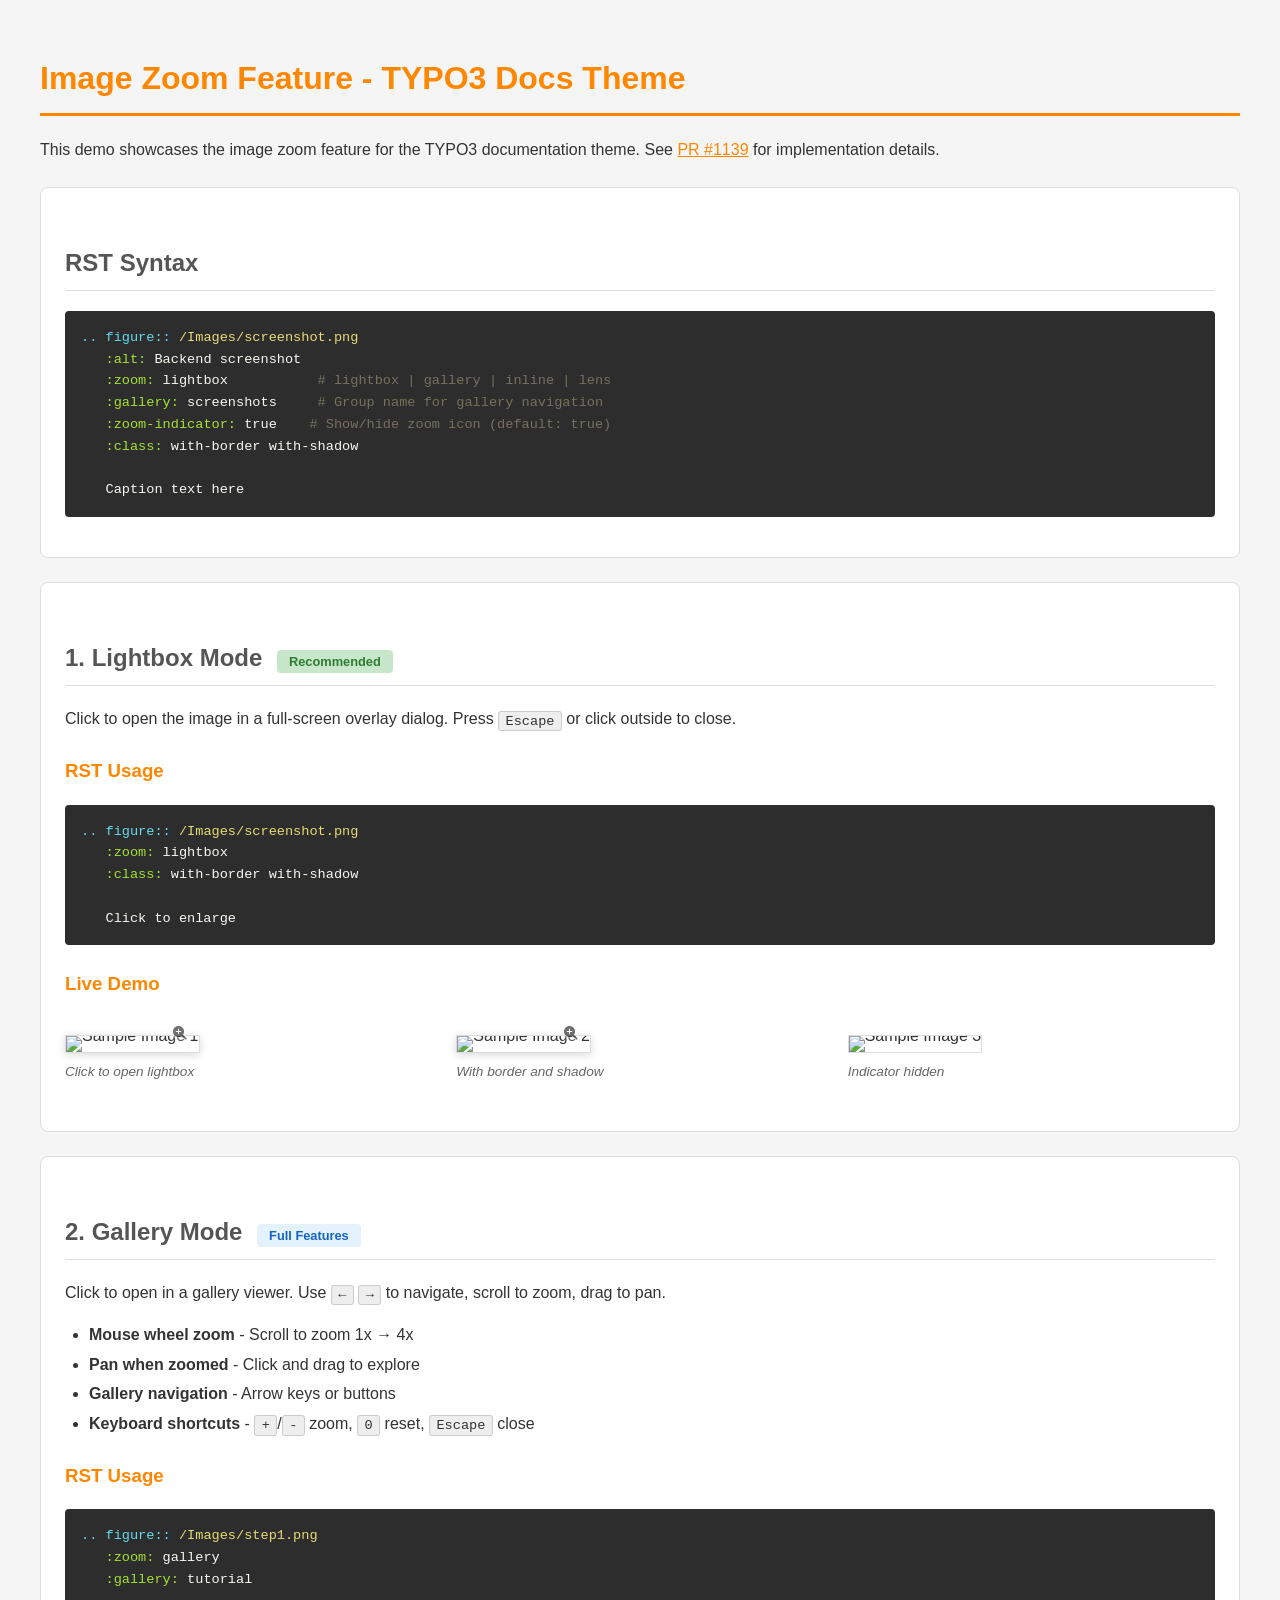
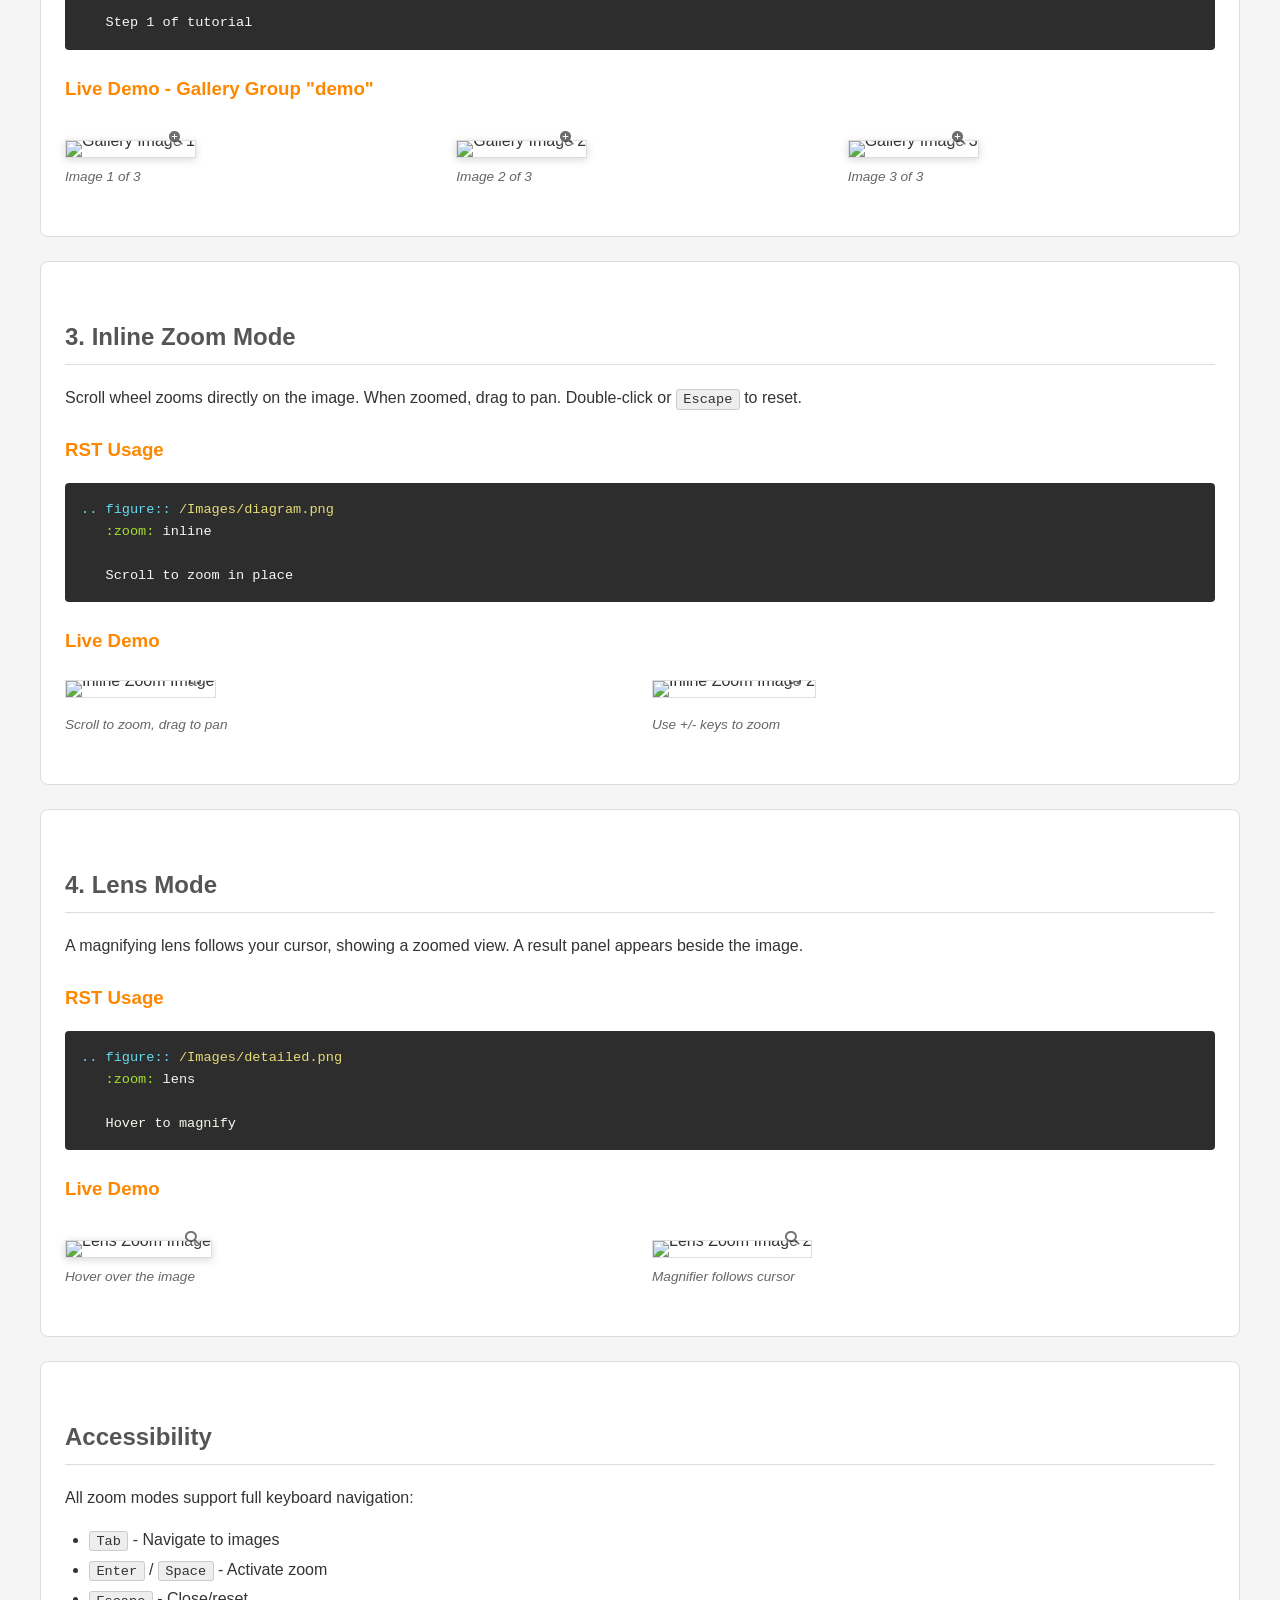
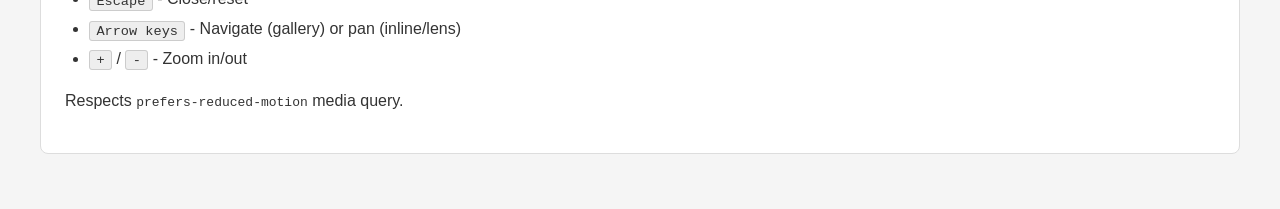
==== commit 0a73c63e: "fix(demo): update demo page to match actual implementation - Rewrite HTML to use data-zoom attribute" ====
--- a/docs/index.html
+++ b/docs/index.html
@@ -4,7 +4,7 @@
     <meta charset="UTF-8">
     <meta name="viewport" content="width=device-width, initial-scale=1.0">
     <title>Image Zoom Feature Demo - TYPO3 Docs Theme</title>
-    <link rel="stylesheet" href="image-zoom.css">
+    <link rel="stylesheet" href="https://cdnjs.cloudflare.com/ajax/libs/font-awesome/6.5.1/css/all.min.css">
     <link rel="stylesheet" href="image-zoom.css">
     <style>
         body {
@@ -19,31 +19,24 @@
         h1 { color: #ff8700; border-bottom: 3px solid #ff8700; padding-bottom: 0.5rem; }
         h2 { margin-top: 2rem; color: #555; border-bottom: 1px solid #ddd; padding-bottom: 0.5rem; }
         h3 { color: #ff8700; margin-top: 1.5rem; }
-        h4 { color: #666; margin-top: 1rem; font-size: 1rem; }
-
-        .implementation {
+
+        .section {
             background: #fff;
             border: 1px solid #ddd;
             border-radius: 8px;
             padding: 1.5rem;
             margin: 1.5rem 0;
         }
-        .implementation-header {
-            display: flex;
-            justify-content: space-between;
-            align-items: center;
-            margin-bottom: 1rem;
-        }
+
         .badge {
             padding: 0.25rem 0.75rem;
             border-radius: 4px;
             font-size: 0.8rem;
             font-weight: 600;
+            margin-left: 0.5rem;
         }
         .badge-recommended { background: #c8e6c9; color: #2e7d32; }
-        .badge-fallback { background: #fff3e0; color: #e65100; }
         .badge-advanced { background: #e3f2fd; color: #1565c0; }
-        .badge-product { background: #f3e5f5; color: #7b1fa2; }
 
         .rst-syntax {
             background: #2d2d2d;
@@ -63,25 +56,26 @@
 
         .examples-grid {
             display: grid;
-            grid-template-columns: repeat(auto-fit, minmax(250px, 1fr));
+            grid-template-columns: repeat(auto-fit, minmax(200px, 1fr));
             gap: 1.5rem;
             margin: 1.5rem 0;
         }
-        .example-box {
-            background: #f9f9f9;
-            border: 1px solid #eee;
-            border-radius: 6px;
-            padding: 1rem;
-        }
-        .example-box h4 { margin-top: 0; }
-
-        figure { margin: 1rem 0; padding: 0; }
+
+        figure {
+            margin: 0;
+            padding: 0;
+            display: inline-block;
+        }
         figure img {
             max-width: 100%;
             height: auto;
             display: block;
+        }
+        figure.with-border img {
             border: 1px solid #ddd;
-            border-radius: 4px;
+        }
+        figure.with-shadow img {
+            box-shadow: 0 2px 8px rgba(0,0,0,0.15);
         }
         figcaption {
             margin-top: 0.5rem;
@@ -90,52 +84,32 @@
             font-style: italic;
         }
 
-        .specs {
-            display: grid;
-            grid-template-columns: repeat(auto-fit, minmax(120px, 1fr));
-            gap: 1rem;
-            margin: 1rem 0;
-            padding: 1rem;
-            background: #f9f9f9;
-            border-radius: 4px;
-        }
-        .spec { text-align: center; }
-        .spec-value { font-size: 1.3rem; font-weight: 600; color: #ff8700; }
-        .spec-label { font-size: 0.75rem; color: #666; }
-
         .feature-list { margin: 1rem 0; padding-left: 1.5rem; }
         .feature-list li { margin: 0.25rem 0; }
 
-        kbd { background: #eee; border: 1px solid #ccc; border-radius: 3px; padding: 0.1rem 0.4rem; font-family: monospace; font-size: 0.85rem; }
-
-        /* Thumbnail classes */
-        .thumbnail { width: 150px; height: 100px; object-fit: cover; cursor: zoom-in; }
-        .thumbnail-small { width: 80px; height: 60px; object-fit: cover; cursor: zoom-in; }
-
-        /* Sample images using placeholder */
-        .sample-img {
-            background: linear-gradient(135deg, #667eea 0%, #764ba2 100%);
-            display: flex;
-            align-items: center;
-            justify-content: center;
-            color: white;
-            font-weight: bold;
-            min-height: 200px;
-        }
+        kbd {
+            background: #eee;
+            border: 1px solid #ccc;
+            border-radius: 3px;
+            padding: 0.1rem 0.4rem;
+            font-family: monospace;
+            font-size: 0.85rem;
+        }
+
+        a { color: #ff8700; }
     </style>
 </head>
 <body>
     <h1>Image Zoom Feature - TYPO3 Docs Theme</h1>
 
     <p>This demo showcases the image zoom feature for the TYPO3 documentation theme.
-    Control zoom behavior per-image with the <code>:zoom:</code> directive option.
     See <a href="https://github.com/TYPO3-Documentation/render-guides/pull/1139">PR #1139</a> for implementation details.</p>
 
-    <div class="implementation">
+    <div class="section">
         <h2>RST Syntax</h2>
         <pre class="rst-syntax"><span class="keyword">.. figure::</span> <span class="string">/Images/screenshot.png</span>
    <span class="option">:alt:</span> Backend screenshot
-   <span class="option">:zoom:</span> lightbox           <span class="comment"># lightbox|gallery|inline|lens</span>
+   <span class="option">:zoom:</span> lightbox           <span class="comment"># lightbox | gallery | inline | lens</span>
    <span class="option">:gallery:</span> screenshots     <span class="comment"># Group name for gallery navigation</span>
    <span class="option">:zoom-indicator:</span> true    <span class="comment"># Show/hide zoom icon (default: true)</span>
    <span class="option">:class:</span> with-border with-shadow
@@ -143,453 +117,133 @@
    Caption text here</pre>
     </div>
 
-    <!-- LIGHTBOX (Dialog) -->
-    <div class="implementation">
-        <div class="implementation-header">
-            <h2>1. Native Dialog Lightbox</h2>
-            <span class="badge badge-recommended">Recommended</span>
-        </div>
-
-        <div class="specs">
-            <div class="spec"><div class="spec-value">~1.2KB</div><div class="spec-label">Bundle Size</div></div>
-            <div class="spec"><div class="spec-value">97%</div><div class="spec-label">Browser Support</div></div>
-            <div class="spec"><div class="spec-value">0</div><div class="spec-label">Dependencies</div></div>
-        </div>
-
-        <ul class="feature-list">
-            <li><strong>Full accessibility</strong> - Focus trap, ESC to close</li>
-            <li><strong>Keyboard navigation</strong> - Tab, Enter, Escape</li>
-            <li><strong>Native browser support</strong> - HTML5 dialog element</li>
-        </ul>
+    <!-- LIGHTBOX -->
+    <div class="section">
+        <h2>1. Lightbox Mode <span class="badge badge-recommended">Recommended</span></h2>
+        <p>Click to open the image in a full-screen overlay dialog. Press <kbd>Escape</kbd> or click outside to close.</p>
 
         <h3>RST Usage</h3>
         <pre class="rst-syntax"><span class="keyword">.. figure::</span> <span class="string">/Images/screenshot.png</span>
    <span class="option">:zoom:</span> lightbox
-
-   <kbd>Tab</kbd> to focus, <kbd>Enter</kbd> to open, <kbd>ESC</kbd> to close</pre>
-
-        <div class="examples-grid">
-            <div class="example-box">
-                <h4>Thumbnail (150px)</h4>
-                <img src="https://picsum.photos/600/400?random=1" alt="Sample Image 1"
-                     class="thumbnail lightbox-trigger"
-                     data-zoom="lightbox" data-zoom-dialog="dialog1"
-                     tabindex="0" role="button" aria-haspopup="dialog">
-                <figcaption>Click or press Enter to enlarge</figcaption>
-            </div>
-            <div class="example-box">
-                <h4>Small Thumbnail (80px)</h4>
-                <img src="https://picsum.photos/600/400?random=2" alt="Sample Image 2"
-                     class="thumbnail-small lightbox-trigger"
-                     data-zoom="lightbox" data-zoom-dialog="dialog2"
-                     tabindex="0" role="button" aria-haspopup="dialog">
-                <figcaption>Fully accessible</figcaption>
-            </div>
-        </div>
-
-        <dialog class="image-lightbox-dialog" id="dialog1" aria-label="Enlarged image">
-            <button class="lightbox-close" aria-label="Close">×</button>
-            <img src="https://picsum.photos/600/400?random=1" alt="Sample Image 1">
-            <p class="lightbox-caption">Sample Image - Press ESC to close</p>
-        </dialog>
-        <dialog class="image-lightbox-dialog" id="dialog2" aria-label="Enlarged image">
-            <button class="lightbox-close" aria-label="Close">×</button>
-            <img src="https://picsum.photos/600/400?random=2" alt="Sample Image 2">
-            <p class="lightbox-caption">Full accessibility support</p>
-        </dialog>
+   <span class="option">:class:</span> with-border with-shadow
+
+   Click to enlarge</pre>
+
+        <h3>Live Demo</h3>
+        <div class="examples-grid">
+            <figure data-zoom="lightbox" class="with-border with-shadow">
+                <img src="https://picsum.photos/400/300?random=1" alt="Sample Image 1">
+                <figcaption>Click to open lightbox</figcaption>
+            </figure>
+            <figure data-zoom="lightbox" class="with-border with-shadow">
+                <img src="https://picsum.photos/400/300?random=2" alt="Sample Image 2">
+                <figcaption>With border and shadow</figcaption>
+            </figure>
+            <figure data-zoom="lightbox" data-zoom-indicator="false" class="with-border">
+                <img src="https://picsum.photos/400/300?random=3" alt="Sample Image 3">
+                <figcaption>Indicator hidden</figcaption>
+            </figure>
+        </div>
     </div>
 
     <!-- GALLERY -->
-    <div class="implementation">
-        <div class="implementation-header">
-            <h2>2. Gallery with Mouse Wheel Zoom</h2>
-            <span class="badge badge-advanced">Full Features</span>
-        </div>
-
-        <div class="specs">
-            <div class="spec"><div class="spec-value">~3KB</div><div class="spec-label">Bundle Size</div></div>
-            <div class="spec"><div class="spec-value">97%</div><div class="spec-label">Browser Support</div></div>
-            <div class="spec"><div class="spec-value">0</div><div class="spec-label">Dependencies</div></div>
-        </div>
+    <div class="section">
+        <h2>2. Gallery Mode <span class="badge badge-advanced">Full Features</span></h2>
+        <p>Click to open in a gallery viewer. Use <kbd>←</kbd> <kbd>→</kbd> to navigate, scroll to zoom, drag to pan.</p>
 
         <ul class="feature-list">
             <li><strong>Mouse wheel zoom</strong> - Scroll to zoom 1x → 4x</li>
             <li><strong>Pan when zoomed</strong> - Click and drag to explore</li>
-            <li><strong>Gallery navigation</strong> - Arrow keys, prev/next buttons</li>
-            <li><strong>Keyboard shortcuts</strong> - +/- zoom, 0 reset, ESC close</li>
-            <li><strong>Full accessibility</strong> - Focus trap, ARIA roles, screen reader announcements</li>
+            <li><strong>Gallery navigation</strong> - Arrow keys or buttons</li>
+            <li><strong>Keyboard shortcuts</strong> - <kbd>+</kbd>/<kbd>-</kbd> zoom, <kbd>0</kbd> reset, <kbd>Escape</kbd> close</li>
         </ul>
 
         <h3>RST Usage</h3>
-        <pre class="rst-syntax"><span class="keyword">.. figure::</span> <span class="string">/Images/screenshot.png</span>
+        <pre class="rst-syntax"><span class="keyword">.. figure::</span> <span class="string">/Images/step1.png</span>
    <span class="option">:zoom:</span> gallery
-
-   Scroll to zoom, drag to pan, arrows to navigate</pre>
-
-        <div class="examples-grid">
-            <div class="example-box">
-                <h4>Image 1 of 3</h4>
-                <img src="https://picsum.photos/800/600?random=3" alt="Gallery Image 1"
-                     class="thumbnail" data-zoom="gallery" data-gallery="demo"
-                     data-zoom-src="https://picsum.photos/1600/1200?random=3"
-                     data-zoom-caption="Gallery Image 1 - High Resolution">
-                <figcaption>Click, then scroll to zoom</figcaption>
-            </div>
-            <div class="example-box">
-                <h4>Image 2 of 3</h4>
-                <img src="https://picsum.photos/800/600?random=4" alt="Gallery Image 2"
-                     class="thumbnail" data-zoom="gallery" data-gallery="demo"
-                     data-zoom-src="https://picsum.photos/1600/1200?random=4"
-                     data-zoom-caption="Gallery Image 2 - High Resolution">
-                <figcaption>Use arrows to navigate</figcaption>
-            </div>
-            <div class="example-box">
-                <h4>Image 3 of 3</h4>
-                <img src="https://picsum.photos/800/600?random=5" alt="Gallery Image 3"
-                     class="thumbnail-small" data-zoom="gallery" data-gallery="demo"
-                     data-zoom-src="https://picsum.photos/1600/1200?random=5"
-                     data-zoom-caption="Gallery Image 3 - High Resolution">
-                <figcaption>Drag to pan when zoomed</figcaption>
-            </div>
-        </div>
-    </div>
-
-    <!-- INLINE ZOOM -->
-    <div class="implementation">
-        <div class="implementation-header">
-            <h2>3. Product-Style Inline Zoom</h2>
-            <span class="badge badge-product">E-commerce Style</span>
-        </div>
-
-        <div class="specs">
-            <div class="spec"><div class="spec-value">~1KB</div><div class="spec-label">Bundle Size</div></div>
-            <div class="spec"><div class="spec-value">97%</div><div class="spec-label">Browser Support</div></div>
-            <div class="spec"><div class="spec-value">0</div><div class="spec-label">Dependencies</div></div>
-        </div>
-
+   <span class="option">:gallery:</span> tutorial
+
+   Step 1 of tutorial</pre>
+
+        <h3>Live Demo - Gallery Group "demo"</h3>
+        <div class="examples-grid">
+            <figure data-zoom="gallery" data-gallery="demo" class="with-border with-shadow">
+                <img src="https://picsum.photos/400/300?random=4" alt="Gallery Image 1">
+                <figcaption>Image 1 of 3</figcaption>
+            </figure>
+            <figure data-zoom="gallery" data-gallery="demo" class="with-border with-shadow">
+                <img src="https://picsum.photos/400/300?random=5" alt="Gallery Image 2">
+                <figcaption>Image 2 of 3</figcaption>
+            </figure>
+            <figure data-zoom="gallery" data-gallery="demo" class="with-border with-shadow">
+                <img src="https://picsum.photos/400/300?random=6" alt="Gallery Image 3">
+                <figcaption>Image 3 of 3</figcaption>
+            </figure>
+        </div>
+    </div>
+
+    <!-- INLINE -->
+    <div class="section">
+        <h2>3. Inline Zoom Mode</h2>
+        <p>Scroll wheel zooms directly on the image. When zoomed, drag to pan. Double-click or <kbd>Escape</kbd> to reset.</p>
+
+        <h3>RST Usage</h3>
+        <pre class="rst-syntax"><span class="keyword">.. figure::</span> <span class="string">/Images/diagram.png</span>
+   <span class="option">:zoom:</span> inline
+
+   Scroll to zoom in place</pre>
+
+        <h3>Live Demo</h3>
+        <div class="examples-grid">
+            <figure data-zoom="inline" class="with-border with-shadow">
+                <img src="https://picsum.photos/400/300?random=7" alt="Inline Zoom Image">
+                <figcaption>Scroll to zoom, drag to pan</figcaption>
+            </figure>
+            <figure data-zoom="inline" class="with-border">
+                <img src="https://picsum.photos/400/300?random=8" alt="Inline Zoom Image 2">
+                <figcaption>Use +/- keys to zoom</figcaption>
+            </figure>
+        </div>
+    </div>
+
+    <!-- LENS -->
+    <div class="section">
+        <h2>4. Lens Mode</h2>
+        <p>A magnifying lens follows your cursor, showing a zoomed view. A result panel appears beside the image.</p>
+
+        <h3>RST Usage</h3>
+        <pre class="rst-syntax"><span class="keyword">.. figure::</span> <span class="string">/Images/detailed.png</span>
+   <span class="option">:zoom:</span> lens
+
+   Hover to magnify</pre>
+
+        <h3>Live Demo</h3>
+        <div class="examples-grid">
+            <figure data-zoom="lens" class="with-border with-shadow">
+                <img src="https://picsum.photos/400/300?random=9" alt="Lens Zoom Image">
+                <figcaption>Hover over the image</figcaption>
+            </figure>
+            <figure data-zoom="lens" class="with-border">
+                <img src="https://picsum.photos/400/300?random=10" alt="Lens Zoom Image 2">
+                <figcaption>Magnifier follows cursor</figcaption>
+            </figure>
+        </div>
+    </div>
+
+    <!-- ACCESSIBILITY -->
+    <div class="section">
+        <h2>Accessibility</h2>
+        <p>All zoom modes support full keyboard navigation:</p>
         <ul class="feature-list">
-            <li><strong>Inline wheel zoom</strong> - Zoom directly on image (no overlay)</li>
-            <li><strong>Pan when zoomed</strong> - Click and drag to explore details</li>
-            <li><strong>Double-click reset</strong> - Return to original size</li>
-            <li><strong>Stays in context</strong> - No modal, no page takeover</li>
-            <li><strong>Keyboard support</strong> - Tab to focus, +/- zoom, arrow keys pan, ESC reset</li>
+            <li><kbd>Tab</kbd> - Navigate to images</li>
+            <li><kbd>Enter</kbd> / <kbd>Space</kbd> - Activate zoom</li>
+            <li><kbd>Escape</kbd> - Close/reset</li>
+            <li><kbd>Arrow keys</kbd> - Navigate (gallery) or pan (inline/lens)</li>
+            <li><kbd>+</kbd> / <kbd>-</kbd> - Zoom in/out</li>
         </ul>
-
-        <h3>RST Usage</h3>
-        <pre class="rst-syntax"><span class="keyword">.. figure::</span> <span class="string">/Images/screenshot.png</span>
-   <span class="option">:zoom:</span> inline
-
-   Scroll to zoom in place, drag to pan</pre>
-
-        <div class="examples-grid">
-            <div class="example-box">
-                <h4>Full Width Image</h4>
-                <div class="inline-zoom-container" data-zoom="inline">
-                    <img src="https://picsum.photos/600/400?random=6" alt="Inline Zoom Demo" style="max-width: 100%;">
-                    <span class="inline-zoom-hint">Scroll to zoom</span>
-                </div>
-                <figcaption>Mouse wheel: zoom | Drag: pan | Double-click: reset</figcaption>
-            </div>
-            <div class="example-box">
-                <h4>Thumbnail</h4>
-                <div class="inline-zoom-container" data-zoom="inline">
-                    <img src="https://picsum.photos/600/400?random=7" alt="Inline Zoom Thumbnail" class="thumbnail">
-                    <span class="inline-zoom-hint">Scroll to zoom</span>
-                </div>
-                <figcaption>Works with any size</figcaption>
-            </div>
-        </div>
-    </div>
-
-    <!-- LENS ZOOM -->
-    <div class="implementation">
-        <div class="implementation-header">
-            <h2>4. Magnifier Lens</h2>
-            <span class="badge badge-product">Detail View</span>
-        </div>
-
-        <div class="specs">
-            <div class="spec"><div class="spec-value">~1.5KB</div><div class="spec-label">Bundle Size</div></div>
-            <div class="spec"><div class="spec-value">97%</div><div class="spec-label">Browser Support</div></div>
-            <div class="spec"><div class="spec-value">0</div><div class="spec-label">Dependencies</div></div>
-        </div>
-
-        <ul class="feature-list">
-            <li><strong>Magnifier lens</strong> - Circular zoom follows cursor</li>
-            <li><strong>Side preview panel</strong> - Large zoomed area beside image</li>
-            <li><strong>Hover to activate</strong> - No click needed</li>
-            <li><strong>Configurable zoom factor</strong> - Default 2x magnification</li>
-            <li><strong>Keyboard support</strong> - Tab to focus, Enter/Space toggle, arrow keys move lens</li>
-        </ul>
-
-        <h3>RST Usage</h3>
-        <pre class="rst-syntax"><span class="keyword">.. figure::</span> <span class="string">/Images/screenshot.png</span>
-   <span class="option">:zoom:</span> lens
-   <span class="option">:zoom-factor:</span> 2
-
-   Hover to magnify</pre>
-
-        <div class="examples-grid">
-            <div class="example-box" style="min-width: 450px;">
-                <h4>Hover over image</h4>
-                <div class="lens-zoom-container" data-zoom="lens" data-zoom-factor="2">
-                    <img src="https://picsum.photos/400/300?random=8" alt="Lens Zoom Demo" style="max-width: 250px;">
-                </div>
-                <figcaption>Lens follows cursor | Side panel shows 2x zoom</figcaption>
-            </div>
-        </div>
-    </div>
-
-    <!-- CSS-ONLY FALLBACK -->
-    <div class="implementation">
-        <div class="implementation-header">
-            <h2>5. CSS-Only Lightbox (No JavaScript)</h2>
-            <span class="badge badge-fallback">Fallback</span>
-        </div>
-
-        <div class="specs">
-            <div class="spec"><div class="spec-value">0 KB</div><div class="spec-label">JavaScript</div></div>
-            <div class="spec"><div class="spec-value">100%</div><div class="spec-label">Browser Support</div></div>
-            <div class="spec"><div class="spec-value">0</div><div class="spec-label">Dependencies</div></div>
-        </div>
-
-        <ul class="feature-list">
-            <li><strong>Zero JavaScript</strong> - Works even with JS disabled</li>
-            <li><strong>:target selector</strong> - Uses URL hash for state</li>
-            <li><strong>Click anywhere to close</strong> - Image, backdrop, or X button</li>
-            <li><strong>Universal support</strong> - Works in all browsers</li>
-        </ul>
-
-        <h3>RST Usage</h3>
-        <pre class="rst-syntax"><span class="keyword">.. figure::</span> <span class="string">/Images/screenshot.png</span>
-   <span class="option">:zoom:</span> css
-
-   Click to enlarge (works without JavaScript)</pre>
-
-        <div class="examples-grid">
-            <div class="example-box">
-                <h4>CSS-Only Example</h4>
-                <a href="#css-zoom1">
-                    <img src="https://picsum.photos/600/400?random=9" alt="CSS-Only Demo"
-                         class="thumbnail css-only-trigger">
-                </a>
-                <figcaption>Click to enlarge - no JS required</figcaption>
-            </div>
-            <div class="example-box">
-                <h4>Another Example</h4>
-                <a href="#css-zoom2">
-                    <img src="https://picsum.photos/600/400?random=10" alt="CSS-Only Demo 2"
-                         class="thumbnail-small css-only-trigger">
-                </a>
-                <figcaption>Pure CSS implementation</figcaption>
-            </div>
-        </div>
-
-        <!-- CSS-Only Overlays (hidden until :target) -->
-        <div class="image-zoom-overlay" id="css-zoom1"
-             role="dialog" aria-modal="true" aria-label="Enlarged image viewer">
-            <a href="#close" class="zoom-backdrop" aria-label="Close"></a>
-            <a href="#close" class="zoom-close" aria-label="Close image">×</a>
-            <a href="#close" class="zoom-image-link" aria-label="Close image">
-                <img src="https://picsum.photos/600/400?random=9" alt="CSS-Only Demo">
-            </a>
-            <p class="zoom-caption">Click anywhere to close</p>
-        </div>
-        <div class="image-zoom-overlay" id="css-zoom2"
-             role="dialog" aria-modal="true" aria-label="Enlarged image viewer">
-            <a href="#close" class="zoom-backdrop" aria-label="Close"></a>
-            <a href="#close" class="zoom-close" aria-label="Close image">×</a>
-            <a href="#close" class="zoom-image-link" aria-label="Close image">
-                <img src="https://picsum.photos/600/400?random=10" alt="CSS-Only Demo 2">
-            </a>
-            <p class="zoom-caption">Pure CSS - click anywhere to close</p>
-        </div>
-    </div>
-
-    <!-- COMPARISON -->
-    <div class="implementation">
-        <h2>Comparison Summary</h2>
-        <table style="width: 100%; border-collapse: collapse; margin-top: 1rem;">
-            <thead>
-                <tr style="background: #f5f5f5;">
-                    <th style="padding: 0.75rem; text-align: left; border-bottom: 2px solid #ddd;">Option</th>
-                    <th style="padding: 0.75rem; text-align: center; border-bottom: 2px solid #ddd;">:zoom: value</th>
-                    <th style="padding: 0.75rem; text-align: center; border-bottom: 2px solid #ddd;">Size</th>
-                    <th style="padding: 0.75rem; text-align: left; border-bottom: 2px solid #ddd;">Best For</th>
-                </tr>
-            </thead>
-            <tbody>
-                <tr>
-                    <td style="padding: 0.75rem; border-bottom: 1px solid #eee;"><strong>Dialog Lightbox</strong></td>
-                    <td style="padding: 0.75rem; text-align: center; border-bottom: 1px solid #eee;"><code>lightbox</code></td>
-                    <td style="padding: 0.75rem; text-align: center; border-bottom: 1px solid #eee;">~1.2KB</td>
-                    <td style="padding: 0.75rem; border-bottom: 1px solid #eee;">Default, accessibility-first</td>
-                </tr>
-                <tr>
-                    <td style="padding: 0.75rem; border-bottom: 1px solid #eee;"><strong>Gallery + Wheel Zoom</strong></td>
-                    <td style="padding: 0.75rem; text-align: center; border-bottom: 1px solid #eee;"><code>gallery</code></td>
-                    <td style="padding: 0.75rem; text-align: center; border-bottom: 1px solid #eee;">~3KB</td>
-                    <td style="padding: 0.75rem; border-bottom: 1px solid #eee;">Multiple images, detailed inspection</td>
-                </tr>
-                <tr>
-                    <td style="padding: 0.75rem; border-bottom: 1px solid #eee;"><strong>Inline Zoom</strong></td>
-                    <td style="padding: 0.75rem; text-align: center; border-bottom: 1px solid #eee;"><code>inline</code></td>
-                    <td style="padding: 0.75rem; text-align: center; border-bottom: 1px solid #eee;">~1KB</td>
-                    <td style="padding: 0.75rem; border-bottom: 1px solid #eee;">Stay-in-context, quick inspection</td>
-                </tr>
-                <tr>
-                    <td style="padding: 0.75rem; border-bottom: 1px solid #eee;"><strong>Magnifier Lens</strong></td>
-                    <td style="padding: 0.75rem; text-align: center; border-bottom: 1px solid #eee;"><code>lens</code></td>
-                    <td style="padding: 0.75rem; text-align: center; border-bottom: 1px solid #eee;">~1.5KB</td>
-                    <td style="padding: 0.75rem; border-bottom: 1px solid #eee;">Detail inspection, hover-based</td>
-                </tr>
-                <tr style="background: #fff3e0;">
-                    <td style="padding: 0.75rem; border-bottom: 1px solid #eee;"><strong>CSS-Only (Fallback)</strong></td>
-                    <td style="padding: 0.75rem; text-align: center; border-bottom: 1px solid #eee;"><code>css</code></td>
-                    <td style="padding: 0.75rem; text-align: center; border-bottom: 1px solid #eee;">0 KB JS</td>
-                    <td style="padding: 0.75rem; border-bottom: 1px solid #eee;">No JS required, universal fallback</td>
-                </tr>
-            </tbody>
-        </table>
-    </div>
-
-    <div class="implementation">
-        <h2>Accessibility Rating</h2>
-        <table style="width: 100%; border-collapse: collapse; margin-top: 1rem;">
-            <thead>
-                <tr style="background: #f5f5f5;">
-                    <th style="padding: 0.75rem; text-align: left; border-bottom: 2px solid #ddd;">Option</th>
-                    <th style="padding: 0.75rem; text-align: center; border-bottom: 2px solid #ddd;">Rating</th>
-                    <th style="padding: 0.75rem; text-align: center; border-bottom: 2px solid #ddd;">WCAG</th>
-                    <th style="padding: 0.75rem; text-align: left; border-bottom: 2px solid #ddd;">Key Features</th>
-                </tr>
-            </thead>
-            <tbody>
-                <tr style="background: #e8f5e9;">
-                    <td style="padding: 0.75rem; border-bottom: 1px solid #eee;"><strong>1. Native Dialog Lightbox</strong></td>
-                    <td style="padding: 0.75rem; text-align: center; border-bottom: 1px solid #eee;">★★★★★</td>
-                    <td style="padding: 0.75rem; text-align: center; border-bottom: 1px solid #eee;"><span style="background: #4caf50; color: white; padding: 0.2rem 0.5rem; border-radius: 3px;">AA+</span></td>
-                    <td style="padding: 0.75rem; border-bottom: 1px solid #eee;">
-                        <span style="color: #4caf50;">✓</span> Full screen
-                        <span style="color: #4caf50;">✓</span> Tab/Enter
-                        <span style="color: #4caf50;">✓</span> ESC
-                        <span style="color: #4caf50;">✓</span> Focus trap
-                        <span style="color: #4caf50;">✓</span> Focus return
-                        <span style="color: #4caf50;">✓</span> ARIA
-                        <span style="color: #4caf50;">✓</span> Screen reader
-                        <span style="color: #9e9e9e;">−</span> Keyboard zoom
-                    </td>
-                </tr>
-                <tr style="background: #e8f5e9;">
-                    <td style="padding: 0.75rem; border-bottom: 1px solid #eee;"><strong>2. Gallery + Wheel Zoom</strong></td>
-                    <td style="padding: 0.75rem; text-align: center; border-bottom: 1px solid #eee;">★★★★★</td>
-                    <td style="padding: 0.75rem; text-align: center; border-bottom: 1px solid #eee;"><span style="background: #4caf50; color: white; padding: 0.2rem 0.5rem; border-radius: 3px;">AA+</span></td>
-                    <td style="padding: 0.75rem; border-bottom: 1px solid #eee;">
-                        <span style="color: #4caf50;">✓</span> Full screen
-                        <span style="color: #4caf50;">✓</span> Tab/Enter
-                        <span style="color: #4caf50;">✓</span> ESC
-                        <span style="color: #4caf50;">✓</span> Focus trap
-                        <span style="color: #4caf50;">✓</span> Focus return
-                        <span style="color: #4caf50;">✓</span> ARIA
-                        <span style="color: #4caf50;">✓</span> Screen reader
-                        <span style="color: #4caf50;">✓</span> Keyboard zoom
-                    </td>
-                </tr>
-                <tr>
-                    <td style="padding: 0.75rem; border-bottom: 1px solid #eee;"><strong>3. Inline Zoom</strong></td>
-                    <td style="padding: 0.75rem; text-align: center; border-bottom: 1px solid #eee;">★★★★☆</td>
-                    <td style="padding: 0.75rem; text-align: center; border-bottom: 1px solid #eee;"><span style="background: #8bc34a; color: white; padding: 0.2rem 0.5rem; border-radius: 3px;">AA</span></td>
-                    <td style="padding: 0.75rem; border-bottom: 1px solid #eee;">
-                        <span style="color: #e53935;">✗</span> Full screen
-                        <span style="color: #4caf50;">✓</span> Tab/Enter
-                        <span style="color: #4caf50;">✓</span> ESC
-                        <span style="color: #9e9e9e;">−</span> Focus trap
-                        <span style="color: #9e9e9e;">−</span> Focus return
-                        <span style="color: #4caf50;">✓</span> ARIA
-                        <span style="color: #4caf50;">✓</span> Screen reader
-                        <span style="color: #4caf50;">✓</span> Keyboard zoom
-                    </td>
-                </tr>
-                <tr>
-                    <td style="padding: 0.75rem; border-bottom: 1px solid #eee;"><strong>4. Magnifier Lens</strong></td>
-                    <td style="padding: 0.75rem; text-align: center; border-bottom: 1px solid #eee;">★★★☆☆</td>
-                    <td style="padding: 0.75rem; text-align: center; border-bottom: 1px solid #eee;"><span style="background: #ff9800; color: white; padding: 0.2rem 0.5rem; border-radius: 3px;">A</span></td>
-                    <td style="padding: 0.75rem; border-bottom: 1px solid #eee;">
-                        <span style="color: #e53935;">✗</span> Full screen
-                        <span style="color: #4caf50;">✓</span> Tab/Enter
-                        <span style="color: #4caf50;">✓</span> ESC
-                        <span style="color: #9e9e9e;">−</span> Focus trap
-                        <span style="color: #9e9e9e;">−</span> Focus return
-                        <span style="color: #4caf50;">✓</span> ARIA
-                        <span style="color: #4caf50;">✓</span> Screen reader
-                        <span style="color: #4caf50;">✓</span> Keyboard ctrl
-                    </td>
-                </tr>
-                <tr style="background: #fff3e0;">
-                    <td style="padding: 0.75rem; border-bottom: 1px solid #eee;"><strong>5. CSS-Only (Fallback)</strong></td>
-                    <td style="padding: 0.75rem; text-align: center; border-bottom: 1px solid #eee;">★★★★☆</td>
-                    <td style="padding: 0.75rem; text-align: center; border-bottom: 1px solid #eee;"><span style="background: #8bc34a; color: white; padding: 0.2rem 0.5rem; border-radius: 3px;">AA</span></td>
-                    <td style="padding: 0.75rem; border-bottom: 1px solid #eee;">
-                        <span style="color: #4caf50;">✓</span> Full screen
-                        <span style="color: #4caf50;">✓</span> Tab/Enter
-                        <span style="color: #e53935;">✗</span> ESC
-                        <span style="color: #e53935;">✗</span> Focus trap
-                        <span style="color: #e53935;">✗</span> Focus return
-                        <span style="color: #4caf50;">✓</span> ARIA
-                        <span style="color: #9e9e9e;">−</span> Screen reader
-                        <span style="color: #e53935;">✗</span> Keyboard zoom
-                    </td>
-                </tr>
-            </tbody>
-        </table>
-        <p style="margin-top: 0.75rem; font-size: 0.9rem; color: #666;">
-            <span style="color: #4caf50;">✓</span> = Supported
-            <span style="color: #e53935; margin-left: 1rem;">✗</span> = Not possible
-            <span style="color: #9e9e9e; margin-left: 1rem;">−</span> = Not applicable
-        </p>
-
-        <h3 style="margin-top: 1.5rem;">Recommendation</h3>
-        <p><strong>Default: Native Dialog Lightbox</strong> - Best accessibility (WCAG AA+), smallest bundle (~1.2KB), native browser support with focus trap and full keyboard navigation.</p>
-        <p><strong>Alternative: Gallery</strong> - Now also fully accessible (WCAG AA+) with all the same accessibility features plus wheel zoom and gallery navigation.</p>
-    </div>
-
-    <div class="implementation">
-        <h2>Pull Requests</h2>
-        <table style="width: 100%; border-collapse: collapse; margin-bottom: 1rem;">
-            <thead>
-                <tr style="background: #f5f5f5;">
-                    <th style="padding: 0.75rem; text-align: left; border-bottom: 2px solid #ddd;">PR</th>
-                    <th style="padding: 0.75rem; text-align: left; border-bottom: 2px solid #ddd;">Repository</th>
-                    <th style="padding: 0.75rem; text-align: left; border-bottom: 2px solid #ddd;">Content</th>
-                </tr>
-            </thead>
-            <tbody>
-                <tr>
-                    <td style="padding: 0.75rem; border-bottom: 1px solid #eee;"><a href="https://github.com/TYPO3-Documentation/render-guides/pull/1139">#1139</a></td>
-                    <td style="padding: 0.75rem; border-bottom: 1px solid #eee;">TYPO3-Documentation/render-guides</td>
-                    <td style="padding: 0.75rem; border-bottom: 1px solid #eee;">:zoom: directive + CSS + JavaScript</td>
-                </tr>
-                <tr>
-                    <td style="padding: 0.75rem; border-bottom: 1px solid #eee;"><a href="https://github.com/TYPO3-Documentation/TYPO3CMS-Guide-HowToDocument/pull/503">#503</a></td>
-                    <td style="padding: 0.75rem; border-bottom: 1px solid #eee;">TYPO3-Documentation/TYPO3CMS-Guide-HowToDocument</td>
-                    <td style="padding: 0.75rem; border-bottom: 1px solid #eee;">Usage documentation</td>
-                </tr>
-            </tbody>
-        </table>
-
-        <h2>Status</h2>
-        <ol>
-            <li><s>Implement CSS/JS for all zoom modes</s> ✅</li>
-            <li><s>Add <code>:zoom:</code> directive support to FigureDirective</s> ✅</li>
-            <li><s>Update documentation with usage examples</s> ✅</li>
-            <li>Review by TYPO3 Documentation Team ⏳</li>
-            <li>Choose default implementation (recommend: <code>lightbox</code>)</li>
-        </ol>
-
-        <p><strong>Demo Source:</strong> <a href="https://github.com/CybotTM/typo3-docs-theme/tree/feature/image-zoom-lightbox">CybotTM/typo3-docs-theme (feature/image-zoom-lightbox)</a></p>
-    </div>
-
-    <link rel="stylesheet" href="image-zoom.css">
+        <p>Respects <code>prefers-reduced-motion</code> media query.</p>
+    </div>
+
     <script src="image-zoom.js"></script>
 </body>
 </html>
--- a/docs/image-zoom.css
+++ b/docs/image-zoom.css
@@ -1,376 +1,315 @@
-// =============================================================================
-// Image Zoom Component
-// =============================================================================
-// Provides multiple zoom modes for figures and images:
-// - lightbox: Click to open full-size in overlay (CSS-only fallback + dialog)
-// - gallery: Click to open with wheel zoom and gallery navigation
-// - inline: Wheel zoom directly on image
-// - lens: Magnifier lens follows cursor
-
-// -----------------------------------------------------------------------------
-// Base Figure Styles for Zoom
-// -----------------------------------------------------------------------------
 figure.zoom-enabled {
-    position: relative;
-    display: inline-block;
-
-    img {
-        cursor: zoom-in;
-        transition: transform 0.2s ease, box-shadow 0.2s ease;
-    }
-
-    &:hover img {
-        transform: scale(1.02);
-        box-shadow: 0 4px 15px rgba(0, 0, 0, 0.1);
-    }
-}
-
-// -----------------------------------------------------------------------------
-// CSS-Only Lightbox (No JavaScript Fallback)
-// -----------------------------------------------------------------------------
+  position: relative;
+  display: inline-block;
+}
+figure.zoom-enabled img {
+  cursor: zoom-in;
+  transition: transform 0.2s ease, box-shadow 0.2s ease;
+}
+figure.zoom-enabled:hover img {
+  transform: scale(1.02);
+  box-shadow: 0 4px 15px rgba(0, 0, 0, 0.1);
+}
+
 .image-zoom-overlay {
-    display: none;
-    position: fixed;
-    inset: 0;
-    background: rgba(0, 0, 0, 0.95);
-    z-index: 10000;
-    padding: 2rem;
-    cursor: zoom-out;
-
-    &:target {
-        display: flex;
-        align-items: center;
-        justify-content: center;
-        flex-direction: column;
-    }
-
-    img {
-        max-width: 95vw;
-        max-height: 85vh;
-        object-fit: contain;
-        border: none;
-        user-select: none;
-    }
-
-    .zoom-close {
-        position: absolute;
-        top: 1rem;
-        right: 1.5rem;
-        font-size: 2rem;
-        color: white;
-        text-decoration: none;
-        padding: 0.5rem 1rem;
-        background: rgba(255, 255, 255, 0.1);
-        border-radius: 4px;
-        transition: background 0.2s ease;
-
-        &:hover {
-            background: rgba(255, 255, 255, 0.2);
-        }
-    }
-
-    .zoom-caption {
-        color: white;
-        margin-top: 1rem;
-        text-align: center;
-        font-style: italic;
-    }
-}
-
-// -----------------------------------------------------------------------------
-// Native Dialog Lightbox
-// -----------------------------------------------------------------------------
+  display: none;
+  position: fixed;
+  inset: 0;
+  background: rgba(0, 0, 0, 0.95);
+  z-index: 10000;
+  padding: 2rem;
+  cursor: zoom-out;
+}
+.image-zoom-overlay:target {
+  display: flex;
+  align-items: center;
+  justify-content: center;
+  flex-direction: column;
+}
+.image-zoom-overlay img {
+  max-width: 95vw;
+  max-height: 85vh;
+  object-fit: contain;
+  border: none;
+  user-select: none;
+}
+.image-zoom-overlay .zoom-close {
+  position: absolute;
+  top: 1rem;
+  right: 1.5rem;
+  font-size: 2rem;
+  color: white;
+  text-decoration: none;
+  padding: 0.5rem 1rem;
+  background: rgba(255, 255, 255, 0.1);
+  border-radius: 4px;
+  transition: background 0.2s ease;
+}
+.image-zoom-overlay .zoom-close:hover {
+  background: rgba(255, 255, 255, 0.2);
+}
+.image-zoom-overlay .zoom-caption {
+  color: white;
+  margin-top: 1rem;
+  text-align: center;
+  font-style: italic;
+}
+
 .image-lightbox-dialog {
-    border: none;
-    background: transparent;
-    max-width: 95vw;
-    max-height: 95vh;
-    padding: 0;
-    cursor: zoom-out;
-
-    &::backdrop {
-        background: rgba(0, 0, 0, 0.92);
-        backdrop-filter: blur(4px);
-    }
-
-    img {
-        max-width: 100%;
-        max-height: 85vh;
-        object-fit: contain;
-        border: none;
-        user-select: none;
-        -webkit-user-drag: none;
-        cursor: zoom-out;
-    }
-
-    .lightbox-close {
-        position: absolute;
-        top: -3rem;
-        right: 0;
-        background: none;
-        border: none;
-        color: white;
-        font-size: 2rem;
-        cursor: pointer;
-        opacity: 0.8;
-        transition: opacity 0.2s ease;
-
-        &:hover {
-            opacity: 1;
-        }
-    }
-
-    .lightbox-caption {
-        color: white;
-        text-align: center;
-        margin-top: 1rem;
-    }
-}
-
-// Trigger image styling
+  border: none;
+  background: transparent;
+  max-width: 95vw;
+  max-height: 95vh;
+  padding: 0;
+  cursor: zoom-out;
+}
+.image-lightbox-dialog::backdrop {
+  background: rgba(0, 0, 0, 0.92);
+  backdrop-filter: blur(4px);
+}
+.image-lightbox-dialog img {
+  max-width: 100%;
+  max-height: 85vh;
+  object-fit: contain;
+  border: none;
+  user-select: none;
+  -webkit-user-drag: none;
+  cursor: zoom-out;
+}
+.image-lightbox-dialog .lightbox-close {
+  position: absolute;
+  top: -3rem;
+  right: 0;
+  background: none;
+  border: none;
+  color: white;
+  font-size: 2rem;
+  cursor: pointer;
+  opacity: 0.8;
+  transition: opacity 0.2s ease;
+}
+.image-lightbox-dialog .lightbox-close:hover {
+  opacity: 1;
+}
+.image-lightbox-dialog .lightbox-caption {
+  color: white;
+  text-align: center;
+  margin-top: 1rem;
+}
+
 .lightbox-trigger {
-    cursor: zoom-in;
-    transition: opacity 0.2s ease;
-
-    &:hover {
-        opacity: 0.9;
-    }
-
-    &:focus-visible {
-        outline: 3px solid var(--color-primary, #ff8700);
-        outline-offset: 2px;
-    }
-}
-
-// -----------------------------------------------------------------------------
-// Gallery Overlay (PhotoSwipe-style)
-// -----------------------------------------------------------------------------
+  cursor: zoom-in;
+  transition: opacity 0.2s ease;
+}
+.lightbox-trigger:hover {
+  opacity: 0.9;
+}
+.lightbox-trigger:focus-visible {
+  outline: 3px solid var(--color-primary, #ff8700);
+  outline-offset: 2px;
+}
+
 .image-gallery-overlay {
-    display: none;
-    position: fixed;
-    inset: 0;
-    background: rgba(0, 0, 0, 0.95);
-    z-index: 10000;
-    flex-direction: column;
-
-    &.active {
-        display: flex;
-    }
+  display: none;
+  position: fixed;
+  inset: 0;
+  background: rgba(0, 0, 0, 0.95);
+  z-index: 10000;
+  flex-direction: column;
+}
+.image-gallery-overlay.active {
+  display: flex;
 }
 
 .gallery-toolbar {
-    display: flex;
-    justify-content: flex-end;
-    padding: 1rem;
-    gap: 0.5rem;
-
-    button {
-        background: rgba(0, 0, 0, 0.5);
-        border: none;
-        color: white;
-        width: 44px;
-        height: 44px;
-        border-radius: 4px;
-        cursor: pointer;
-        font-size: 1.2rem;
-        transition: background 0.2s ease;
-        text-shadow: 0 1px 3px rgba(0, 0, 0, 0.8);
-
-        &:hover {
-            background: rgba(0, 0, 0, 0.7);
-        }
-    }
+  display: flex;
+  justify-content: flex-end;
+  padding: 1rem;
+  gap: 0.5rem;
+}
+.gallery-toolbar button {
+  background: rgba(0, 0, 0, 0.5);
+  border: none;
+  color: white;
+  width: 44px;
+  height: 44px;
+  border-radius: 4px;
+  cursor: pointer;
+  font-size: 1.2rem;
+  transition: background 0.2s ease;
+  text-shadow: 0 1px 3px rgba(0, 0, 0, 0.8);
+}
+.gallery-toolbar button:hover {
+  background: rgba(0, 0, 0, 0.7);
 }
 
 .gallery-content {
-    flex: 1;
-    display: flex;
-    align-items: center;
-    justify-content: center;
-    padding: 0 2rem 2rem;
-    overflow: hidden;
-    cursor: zoom-out;
-
-    img {
-        max-width: 100%;
-        max-height: 100%;
-        object-fit: contain;
-        border: none;
-        transition: transform 0.1s ease;
-        user-select: none;
-        -webkit-user-drag: none;
-        cursor: zoom-out;
-    }
+  flex: 1;
+  display: flex;
+  align-items: center;
+  justify-content: center;
+  padding: 0 2rem 2rem;
+  overflow: hidden;
+  cursor: zoom-out;
+}
+.gallery-content img {
+  max-width: 100%;
+  max-height: 100%;
+  object-fit: contain;
+  border: none;
+  transition: transform 0.1s ease;
+  user-select: none;
+  -webkit-user-drag: none;
+  cursor: zoom-out;
 }
 
 .gallery-caption {
-    text-align: center;
-    color: white;
-    padding: 1rem;
+  text-align: center;
+  color: white;
+  padding: 1rem;
 }
 
 .gallery-nav {
-    position: absolute;
-    top: 50%;
-    transform: translateY(-50%);
-    background: rgba(0, 0, 0, 0.5);
-    border: none;
-    color: white;
-    width: 50px;
-    height: 80px;
-    cursor: pointer;
-    font-size: 1.5rem;
-    transition: background 0.2s ease;
-    text-shadow: 0 2px 4px rgba(0, 0, 0, 0.8);
-    border-radius: 4px;
-
-    &:hover {
-        background: rgba(0, 0, 0, 0.7);
-    }
-
-    &.prev {
-        left: 1rem;
-    }
-
-    &.next {
-        right: 1rem;
-    }
+  position: absolute;
+  top: 50%;
+  transform: translateY(-50%);
+  background: rgba(0, 0, 0, 0.5);
+  border: none;
+  color: white;
+  width: 50px;
+  height: 80px;
+  cursor: pointer;
+  font-size: 1.5rem;
+  transition: background 0.2s ease;
+  text-shadow: 0 2px 4px rgba(0, 0, 0, 0.8);
+  border-radius: 4px;
+}
+.gallery-nav:hover {
+  background: rgba(0, 0, 0, 0.7);
+}
+.gallery-nav.prev {
+  left: 1rem;
+}
+.gallery-nav.next {
+  right: 1rem;
 }
 
 .gallery-counter {
-    position: absolute;
-    top: 1rem;
-    left: 1rem;
-    color: white;
-    background: rgba(0, 0, 0, 0.5);
-    padding: 0.25rem 0.75rem;
-    border-radius: 4px;
-    text-shadow: 0 1px 2px rgba(0, 0, 0, 0.8);
+  position: absolute;
+  top: 1rem;
+  left: 1rem;
+  color: white;
+  background: rgba(0, 0, 0, 0.5);
+  padding: 0.25rem 0.75rem;
+  border-radius: 4px;
+  text-shadow: 0 1px 2px rgba(0, 0, 0, 0.8);
 }
 
 .gallery-zoom-level {
-    position: absolute;
-    bottom: 4rem;
-    left: 50%;
-    transform: translateX(-50%);
-    color: white;
-    background: rgba(0, 0, 0, 0.5);
-    padding: 0.25rem 0.75rem;
-    border-radius: 4px;
-    font-size: 0.85rem;
-}
-
-// -----------------------------------------------------------------------------
-// Product-Style Inline Zoom
-// -----------------------------------------------------------------------------
+  position: absolute;
+  bottom: 4rem;
+  left: 50%;
+  transform: translateX(-50%);
+  color: white;
+  background: rgba(0, 0, 0, 0.5);
+  padding: 0.25rem 0.75rem;
+  border-radius: 4px;
+  font-size: 0.85rem;
+}
+
 .inline-zoom-container {
-    position: relative;
-    display: inline-block;
-    overflow: hidden;
-
-    img {
-        transition: transform 0.1s ease;
-        cursor: zoom-in;
-        user-select: none;
-        -webkit-user-drag: none;
-    }
-
-    &.zoomed img {
-        cursor: grab;
-    }
-
-    &.dragging img {
-        cursor: grabbing;
-    }
+  position: relative;
+  display: inline-block;
+  overflow: hidden;
+}
+.inline-zoom-container img {
+  transition: transform 0.1s ease;
+  cursor: zoom-in;
+  user-select: none;
+  -webkit-user-drag: none;
+}
+.inline-zoom-container.zoomed img {
+  cursor: grab;
+}
+.inline-zoom-container.dragging img {
+  cursor: grabbing;
 }
 
 .inline-zoom-hint {
-    position: absolute;
-    bottom: 0.5rem;
-    left: 50%;
-    transform: translateX(-50%);
-    background: rgba(0, 0, 0, 0.7);
-    color: white;
-    padding: 0.25rem 0.75rem;
-    border-radius: 4px;
-    font-size: 0.75rem;
-    pointer-events: none;
-    opacity: 0;
-    transition: opacity 0.3s ease;
-
-    .inline-zoom-container:hover & {
-        opacity: 1;
-    }
-
-    .inline-zoom-container.zoomed & {
-        display: none;
-    }
-}
-
-// -----------------------------------------------------------------------------
-// Magnifier Lens
-// -----------------------------------------------------------------------------
+  position: absolute;
+  bottom: 0.5rem;
+  left: 50%;
+  transform: translateX(-50%);
+  background: rgba(0, 0, 0, 0.7);
+  color: white;
+  padding: 0.25rem 0.75rem;
+  border-radius: 4px;
+  font-size: 0.75rem;
+  pointer-events: none;
+  opacity: 0;
+  transition: opacity 0.3s ease;
+}
+.inline-zoom-container:hover .inline-zoom-hint {
+  opacity: 1;
+}
+.inline-zoom-container.zoomed .inline-zoom-hint {
+  display: none;
+}
+
 .lens-zoom-container {
-    position: relative;
-    display: inline-block;
-
-    img {
-        cursor: crosshair;
-    }
+  position: relative;
+  display: inline-block;
+}
+.lens-zoom-container img {
+  cursor: crosshair;
 }
 
 .zoom-lens {
-    position: absolute;
-    border: 2px solid var(--color-primary, #ff8700);
-    width: 100px;
-    height: 100px;
-    pointer-events: none;
-    display: none;
-    background-repeat: no-repeat;
-    border-radius: 50%;
-    box-shadow: 0 0 10px rgba(0, 0, 0, 0.3);
-
-    .lens-zoom-container:hover & {
-        display: block;
-    }
+  position: absolute;
+  border: 2px solid var(--color-primary, #ff8700);
+  width: 100px;
+  height: 100px;
+  pointer-events: none;
+  display: none;
+  background-repeat: no-repeat;
+  border-radius: 50%;
+  box-shadow: 0 0 10px rgba(0, 0, 0, 0.3);
+}
+.lens-zoom-container:hover .zoom-lens {
+  display: block;
 }
 
 .zoom-result-panel {
-    position: fixed;  // Use fixed positioning for viewport-aware placement
-    width: 300px;
-    height: 300px;
-    border: 1px solid #ddd;
-    background-color: #fff;  // Add white background
-    background-repeat: no-repeat;
-    display: none;
-    border-radius: 4px;
-    box-shadow: 0 4px 15px rgba(0, 0, 0, 0.2);
-    pointer-events: none;  // Don't interfere with mouse events
-}
-
-// -----------------------------------------------------------------------------
-// Reduced Motion
-// -----------------------------------------------------------------------------
+  position: fixed;
+  width: 300px;
+  height: 300px;
+  border: 1px solid #ddd;
+  background-color: #fff;
+  background-repeat: no-repeat;
+  display: none;
+  border-radius: 4px;
+  box-shadow: 0 4px 15px rgba(0, 0, 0, 0.2);
+  pointer-events: none;
+}
+
 @media (prefers-reduced-motion: reduce) {
-    figure.zoom-enabled img,
-    .image-lightbox-dialog img,
-    .gallery-content img,
-    .inline-zoom-container img {
-        transition: none;
-    }
-}
-
-// -----------------------------------------------------------------------------
-// Thumbnails
-// -----------------------------------------------------------------------------
+  figure.zoom-enabled img,
+  .image-lightbox-dialog img,
+  .gallery-content img,
+  .inline-zoom-container img {
+    transition: none;
+  }
+}
 .zoom-thumbnail {
-    width: 150px;
-    height: 100px;
-    object-fit: cover;
+  width: 150px;
+  height: 100px;
+  object-fit: cover;
 }
 
 .zoom-thumbnail-small {
-    width: 80px;
-    height: 60px;
-    object-fit: cover;
-}
+  width: 80px;
+  height: 60px;
+  object-fit: cover;
+}
+
+/*# sourceMappingURL=image-zoom-compiled.css.map */
